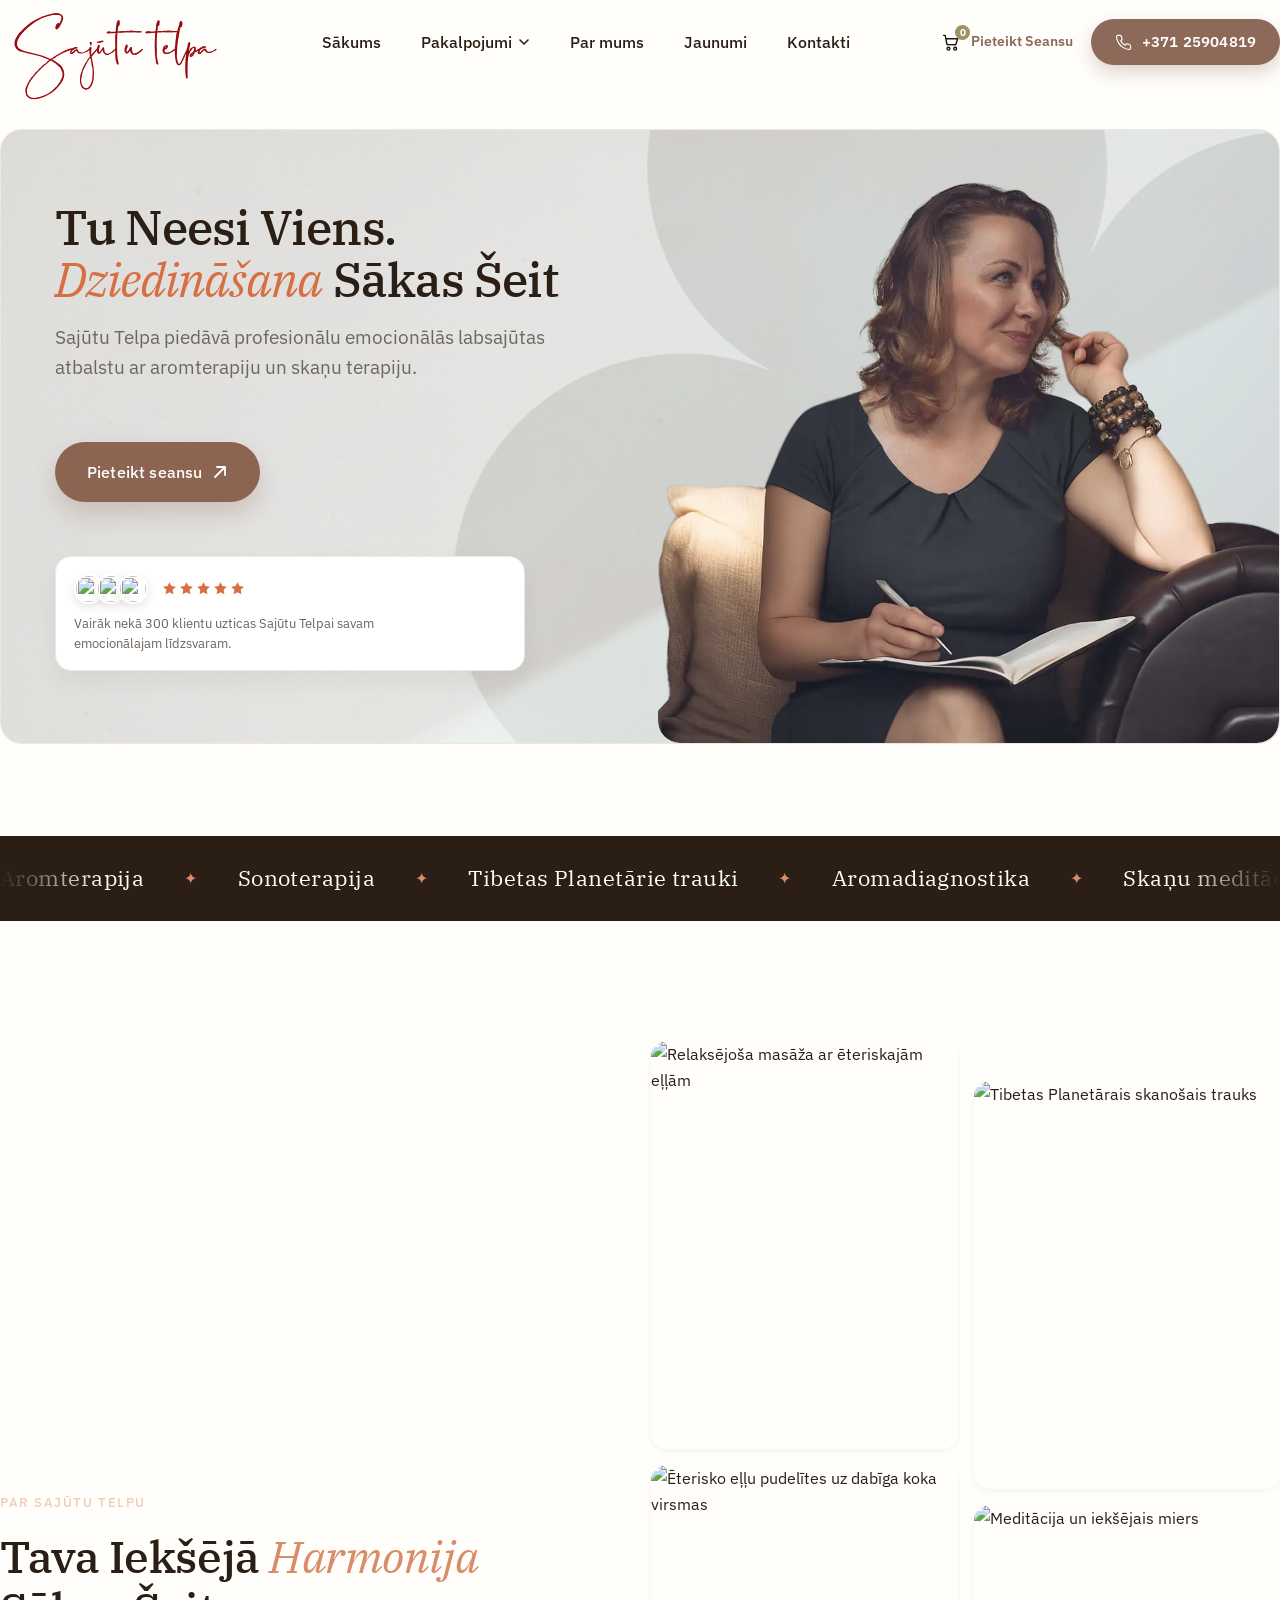
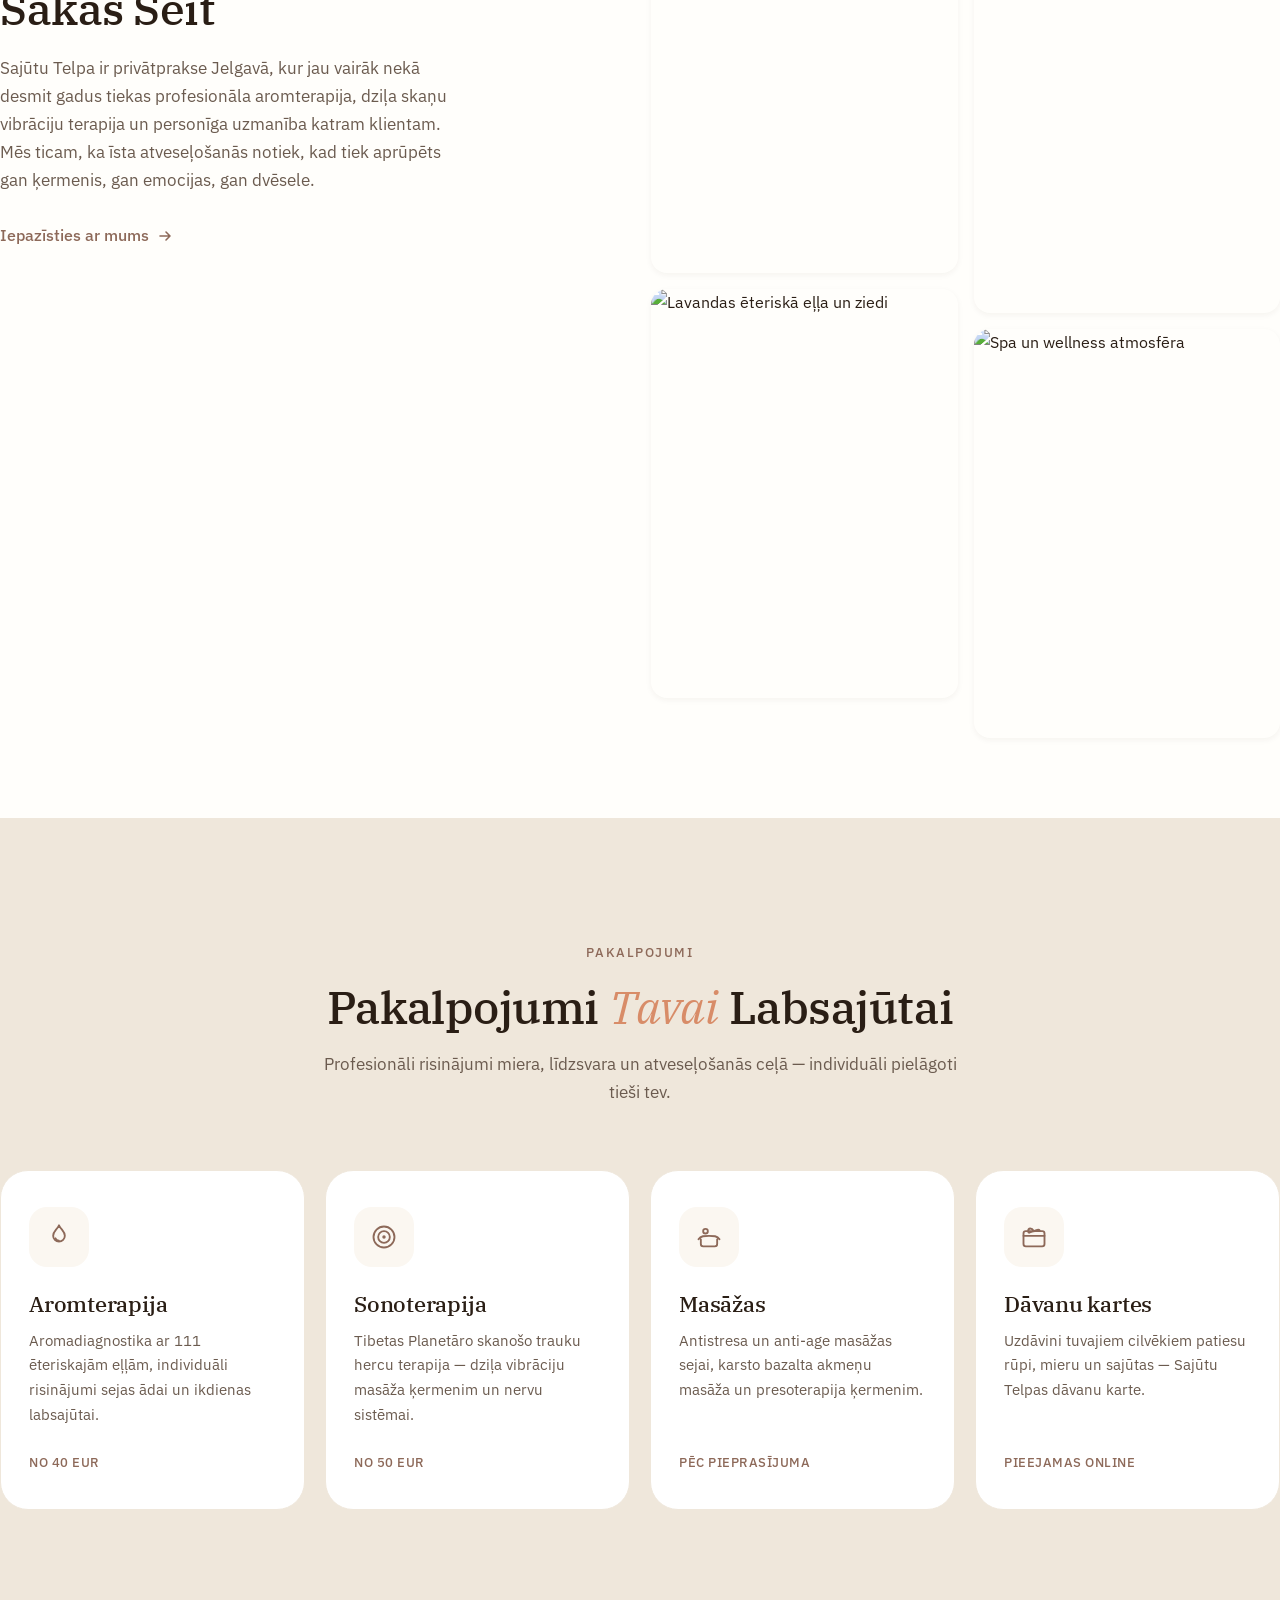
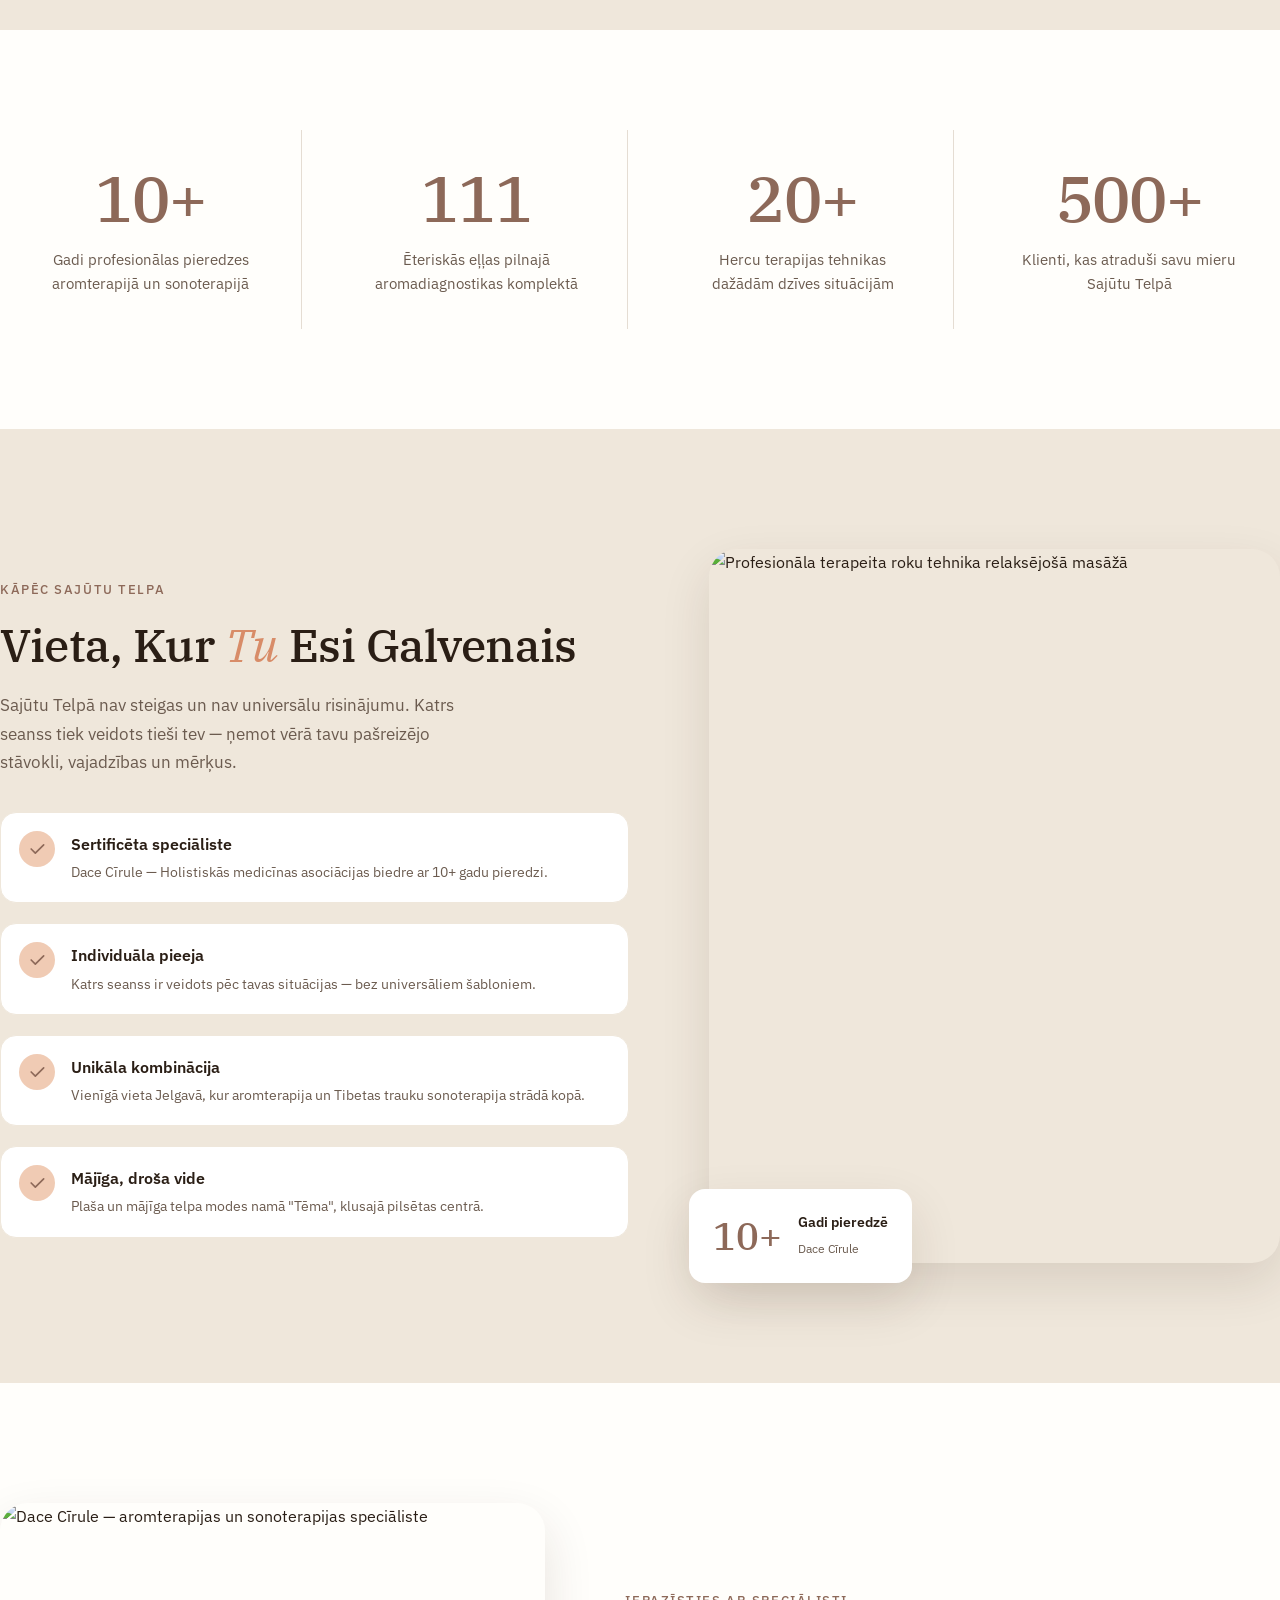
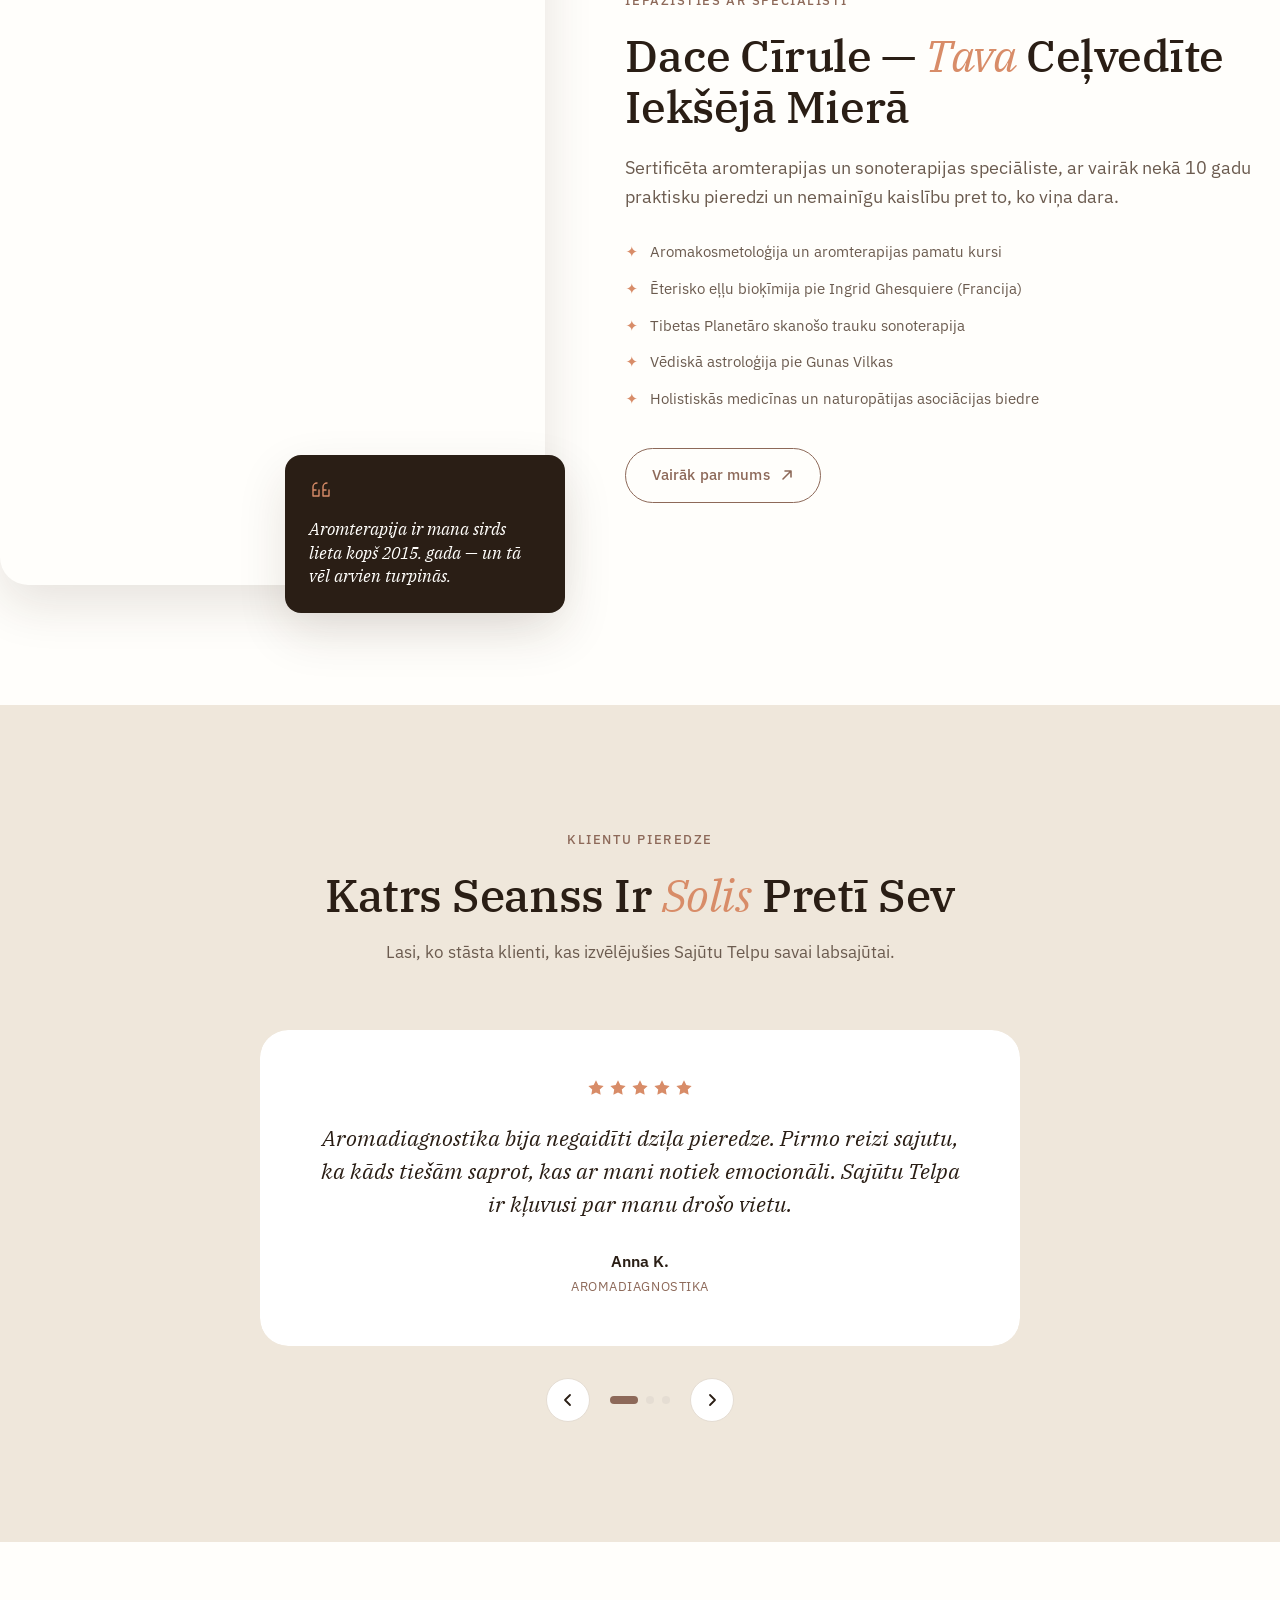
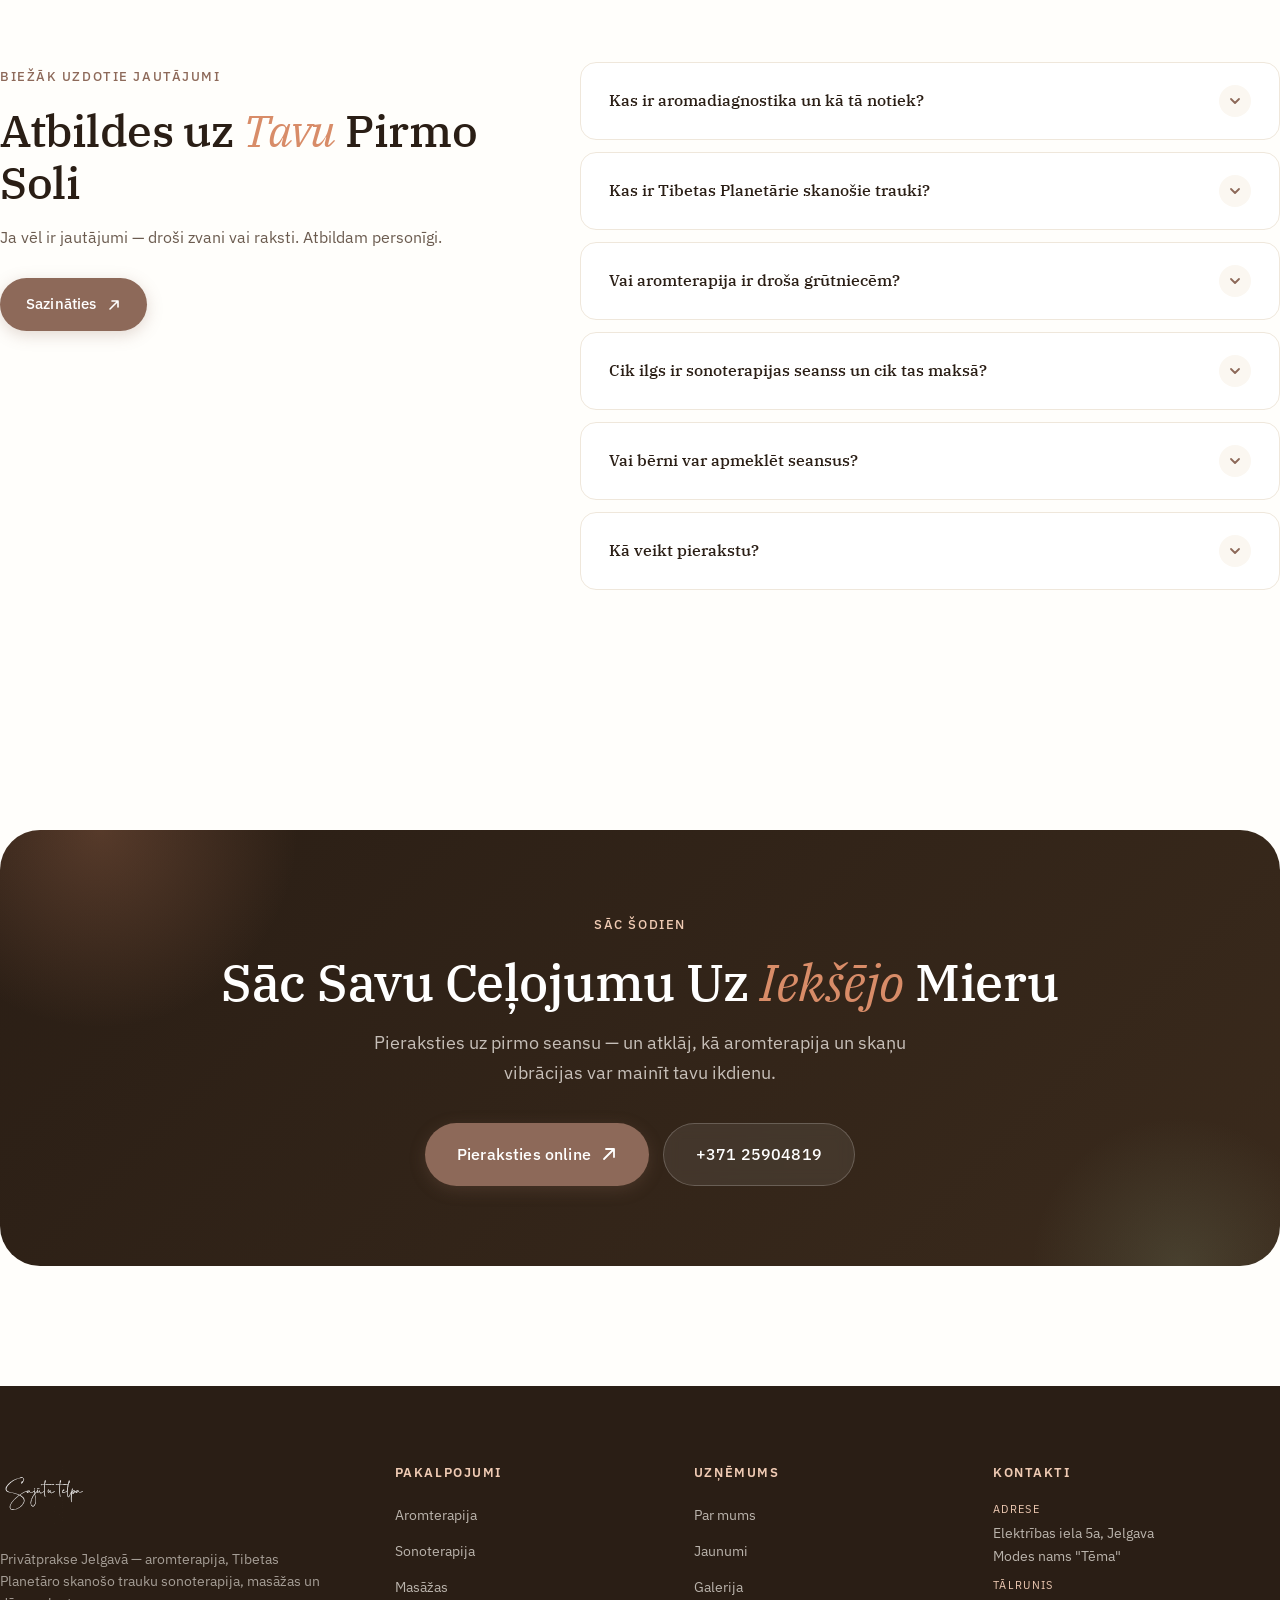
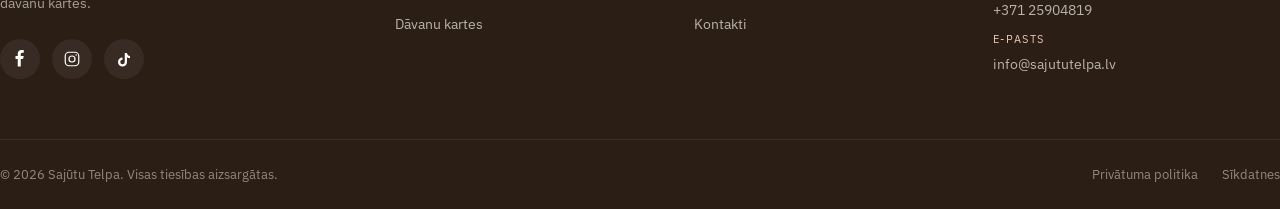
==== index.html @ ce15e749 "first commit" ====
<!DOCTYPE html>
<html lang="lv">
<head>
  <meta charset="UTF-8" />
  <meta name="viewport" content="width=device-width, initial-scale=1.0" />
  <meta name="description" content="Privātprakse Jelgavā. Aromterapija, aromadiagnostika, Tibetas Planetāro skanošo trauku terapija, masāžas un skaņu meditācija. Pieraksts: +371 25904819." />
  <title>Sajūtu Telpa Jelgavā | Aromterapija &amp; Skaņu Terapija</title>

  <link rel="preconnect" href="https://fonts.googleapis.com" />
  <link rel="preconnect" href="https://fonts.gstatic.com" crossorigin />
  <link href="https://fonts.googleapis.com/css2?family=IBM+Plex+Sans:wght@400;500;600;700&family=IBM+Plex+Serif:ital,wght@0,400;0,500;1,400;1,500&display=swap" rel="stylesheet" />

  <link rel="stylesheet" href="css/styles.css" />
  <link rel="icon" type="image/svg+xml" href="data:image/svg+xml,%3Csvg xmlns='http://www.w3.org/2000/svg' viewBox='0 0 32 32'%3E%3Cpath fill='%23B07659' d='M16 4c2 4 6 6 10 6-4 2-6 6-6 10-2-4-6-6-10-6 4-2 6-6 6-10z'/%3E%3C/svg%3E" />
</head>
<body>

  <!-- ======================= HEADER ======================= -->
  <header class="site-header" id="siteHeader">
    <div class="container header-inner">
      <a href="/" class="logo" aria-label="Sajūtu Telpa — sākumlapa">
        <img src="assets/logo.svg" alt="Sajūtu Telpa logotips" width="34" height="34" />
      </a>

      <nav class="primary-nav" aria-label="Galvenā navigācija">
        <ul>
          <li><a href="/">Sākums</a></li>
          <li class="has-dropdown">
            <button type="button" class="nav-trigger" aria-expanded="false" aria-haspopup="true">
              Pakalpojumi
              <svg width="12" height="12" viewBox="0 0 12 12" aria-hidden="true"><path d="M2 4l4 4 4-4" fill="none" stroke="currentColor" stroke-width="1.6" stroke-linecap="round" stroke-linejoin="round"/></svg>
            </button>
            <div class="dropdown" role="menu">
              <a href="/pakalpojumi/aromterapija/" role="menuitem">
                <strong>Aromterapija</strong>
                <span>Aromadiagnostika &amp; ēteriskās eļļas</span>
              </a>
              <a href="/pakalpojumi/sonoterapija/" role="menuitem">
                <strong>Sonoterapija</strong>
                <span>Tibetas Planetārie skanošie trauki</span>
              </a>
              <a href="/pakalpojumi/masazas/" role="menuitem">
                <strong>Masāžas</strong>
                <span>Antistresa &amp; karsto akmeņu</span>
              </a>
              <a href="/pakalpojumi/davanu-kartes/" role="menuitem">
                <strong>Dāvanu kartes</strong>
                <span>Uzdāvini labsajūtu</span>
              </a>
            </div>
          </li>
          <li><a href="/par-mums/">Par mums</a></li>
          <li><a href="/jaunumi/">Jaunumi</a></li>
          <li><a href="/kontakti/">Kontakti</a></li>
        </ul>
      </nav>

      <div class="header-cta">
        <a href="https://go.sajututelpa.lv/visi-pakalpojumi" class="header-book" target="_blank" rel="noopener" aria-label="Book A Session">
          <span class="header-book-icon" aria-hidden="true">
            <svg width="20" height="20" viewBox="0 0 24 24" fill="none">
              <circle cx="9" cy="20" r="1.7" stroke="currentColor" stroke-width="1.7"/>
              <circle cx="17" cy="20" r="1.7" stroke="currentColor" stroke-width="1.7"/>
              <path d="M3 4h2l2.1 10.4a1 1 0 0 0 1 .8h8.9a1 1 0 0 0 1-.8L20 8H7" stroke="currentColor" stroke-width="1.7" stroke-linecap="round" stroke-linejoin="round"/>
            </svg>
            <span class="header-book-count">0</span>
          </span>
          <span>Pieteikt Seansu</span>
        </a>
        <a href="tel:+37125904819" class="header-call" aria-label="Zvanīt +371 25904819">
          <svg width="17" height="17" viewBox="0 0 24 24" fill="none" aria-hidden="true">
            <path d="M22 16.92v3a2 2 0 0 1-2.18 2 19.79 19.79 0 0 1-8.63-3.07 19.5 19.5 0 0 1-6-6 19.79 19.79 0 0 1-3.07-8.67A2 2 0 0 1 4.11 2h3a2 2 0 0 1 2 1.72 12.84 12.84 0 0 0 .7 2.81 2 2 0 0 1-.45 2.11L8.09 9.91a16 16 0 0 0 6 6l1.27-1.27a2 2 0 0 1 2.11-.45 12.84 12.84 0 0 0 2.81.7A2 2 0 0 1 22 16.92z" stroke="currentColor" stroke-width="1.6" stroke-linecap="round" stroke-linejoin="round"/>
          </svg>
          <span>+371 25904819</span>
        </a>
      </div>

      <button class="mobile-toggle" id="mobileToggle" aria-expanded="false" aria-controls="mobileMenu" aria-label="Atvērt izvēlni">
        <span></span><span></span><span></span>
      </button>
    </div>

    <div class="mobile-menu" id="mobileMenu" hidden>
      <ul>
        <li><a href="/">Sākums</a></li>
        <li><a href="/pakalpojumi/aromterapija/">Aromterapija</a></li>
        <li><a href="/pakalpojumi/sonoterapija/">Sonoterapija</a></li>
        <li><a href="/pakalpojumi/masazas/">Masāžas</a></li>
        <li><a href="/pakalpojumi/davanu-kartes/">Dāvanu kartes</a></li>
        <li><a href="/par-mums/">Par mums</a></li>
        <li><a href="/jaunumi/">Jaunumi</a></li>
        <li><a href="/kontakti/">Kontakti</a></li>
      </ul>
      <div class="mobile-cta">
        <a href="tel:+37125904819" class="btn btn-outline btn-block">+371 25904819</a>
        <a href="https://go.sajututelpa.lv/visi-pakalpojumi" target="_blank" rel="noopener" class="btn btn-primary btn-block">Pieraksties online</a>
      </div>
    </div>
  </header>

  <main>

    <!-- ======================= HERO ======================= -->
    <section class="hero">
      <div class="container">
        <div class="hero-panel">
          <div class="hero-inner">
            <div class="hero-content reveal" data-reveal="up">
              <h1 class="hero-title">
                Tu Neesi Viens.<br />
                <em>Dziedināšana</em> Sākas Šeit
              </h1>
              <p class="hero-sub">
                Sajūtu Telpa piedāvā profesionālu emocionālās labsajūtas atbalstu ar aromterapiju un skaņu terapiju.
              </p>
              <div class="hero-actions">
                <a href="https://go.sajututelpa.lv/visi-pakalpojumi" class="btn btn-primary btn-lg hero-main-cta" target="_blank" rel="noopener">
                  Pieteikt seansu
                  <svg width="16" height="16" viewBox="0 0 16 16" aria-hidden="true"><path d="M3 13L13 3M5 3h8v8" stroke="currentColor" stroke-width="1.8" stroke-linecap="round" stroke-linejoin="round" fill="none"/></svg>
                </a>
              </div>

              <div class="hero-trust reveal" data-reveal="up" data-delay="120">
                <div class="hero-trust-top">
                  <div class="hero-avatars" aria-hidden="true">
                    <span class="hero-avatar"><img src="https://images.unsplash.com/photo-1488426862026-3ee34a7d66df?auto=format&fit=crop&w=80&q=80" alt="" loading="lazy" /></span>
                    <span class="hero-avatar"><img src="https://images.unsplash.com/photo-1506794778202-cad84cf45f1d?auto=format&fit=crop&w=80&q=80" alt="" loading="lazy" /></span>
                    <span class="hero-avatar"><img src="https://images.unsplash.com/photo-1494790108377-be9c29b29330?auto=format&fit=crop&w=80&q=80" alt="" loading="lazy" /></span>
                  </div>
                  <div class="stars" aria-label="Vērtējums 5 no 5">
                    <svg viewBox="0 0 20 20"><path d="M10 1.5l2.6 5.3 5.9.9-4.3 4.1 1 5.8L10 14.9l-5.2 2.7 1-5.8L1.5 7.7l5.9-.9z" fill="currentColor"/></svg>
                    <svg viewBox="0 0 20 20"><path d="M10 1.5l2.6 5.3 5.9.9-4.3 4.1 1 5.8L10 14.9l-5.2 2.7 1-5.8L1.5 7.7l5.9-.9z" fill="currentColor"/></svg>
                    <svg viewBox="0 0 20 20"><path d="M10 1.5l2.6 5.3 5.9.9-4.3 4.1 1 5.8L10 14.9l-5.2 2.7 1-5.8L1.5 7.7l5.9-.9z" fill="currentColor"/></svg>
                    <svg viewBox="0 0 20 20"><path d="M10 1.5l2.6 5.3 5.9.9-4.3 4.1 1 5.8L10 14.9l-5.2 2.7 1-5.8L1.5 7.7l5.9-.9z" fill="currentColor"/></svg>
                    <svg viewBox="0 0 20 20"><path d="M10 1.5l2.6 5.3 5.9.9-4.3 4.1 1 5.8L10 14.9l-5.2 2.7 1-5.8L1.5 7.7l5.9-.9z" fill="currentColor"/></svg>
                  </div>
                </div>
                <p class="trust-text">Vairāk nekā 300 klientu uzticas Sajūtu Telpai savam emocionālajam līdzsvaram.</p>
              </div>
            </div>

            <div class="hero-visual reveal" data-reveal="fade">
              <div class="hero-shape hero-shape-1" aria-hidden="true"></div>
              <div class="hero-shape hero-shape-2" aria-hidden="true"></div>
              <div class="hero-image">
                <img src="assets/hero-img3.webp" alt="Vīrietis mierpilnā vidē, kas simbolizē emocionālu līdzsvaru un atbalstu." loading="eager" />
              </div>
            </div>
          </div>
        </div>
      </div>
    </section>

    <!-- ======================= LOGO/MARQUEE BAR ======================= -->
    <section class="marquee-section">
      <div class="marquee">
        <div class="marquee-track">
          <span>Aromterapija</span><span aria-hidden="true">✦</span>
          <span>Sonoterapija</span><span aria-hidden="true">✦</span>
          <span>Tibetas Planetārie trauki</span><span aria-hidden="true">✦</span>
          <span>Aromadiagnostika</span><span aria-hidden="true">✦</span>
          <span>Skaņu meditācija</span><span aria-hidden="true">✦</span>
          <span>Karsto akmeņu masāža</span><span aria-hidden="true">✦</span>
          <span>Hercu terapija</span><span aria-hidden="true">✦</span>
          <!-- duplicate for seamless loop -->
          <span>Aromterapija</span><span aria-hidden="true">✦</span>
          <span>Sonoterapija</span><span aria-hidden="true">✦</span>
          <span>Tibetas Planetārie trauki</span><span aria-hidden="true">✦</span>
          <span>Aromadiagnostika</span><span aria-hidden="true">✦</span>
          <span>Skaņu meditācija</span><span aria-hidden="true">✦</span>
          <span>Karsto akmeņu masāža</span><span aria-hidden="true">✦</span>
          <span>Hercu terapija</span><span aria-hidden="true">✦</span>
        </div>
      </div>
    </section>

    <!-- ======================= ABOUT INTRO ======================= -->
    <section class="about-intro">
      <div class="container about-grid">
        <div class="about-text reveal" data-reveal="up">
          <span class="eyebrow eyebrow-light">Par Sajūtu Telpu</span>
          <h2>Tava Iekšējā <em>Harmonija</em> Sākas Šeit</h2>
          <p>
            Sajūtu Telpa ir privātprakse Jelgavā, kur jau vairāk nekā desmit gadus tiekas profesionāla aromterapija, dziļa skaņu vibrāciju terapija un personīga uzmanība katram klientam. Mēs ticam, ka īsta atveseļošanās notiek, kad tiek aprūpēts gan ķermenis, gan emocijas, gan dvēsele.
          </p>
          <a href="/par-mums/" class="link-arrow">
            Iepazīsties ar mums
            <svg width="16" height="16" viewBox="0 0 16 16" aria-hidden="true"><path d="M3 8h10m-4-4l4 4-4 4" stroke="currentColor" stroke-width="1.6" stroke-linecap="round" stroke-linejoin="round" fill="none"/></svg>
          </a>
        </div>

        <div class="about-gallery reveal" data-reveal="fade">
          <div class="gallery-col">
            <div class="gallery-img"><img src="https://images.unsplash.com/photo-1540555700478-4be289fbecef?auto=format&fit=crop&w=400&q=80" alt="Relaksējoša masāža ar ēteriskajām eļļām" loading="lazy" /></div>
            <div class="gallery-img"><img src="https://images.unsplash.com/photo-1608571423902-eed4a5ad8108?auto=format&fit=crop&w=400&q=80" alt="Ēterisko eļļu pudelītes uz dabīga koka virsmas" loading="lazy" /></div>
            <div class="gallery-img"><img src="https://images.unsplash.com/photo-1545389336-cf090694435e?auto=format&fit=crop&w=400&q=80" alt="Lavandas ēteriskā eļļa un ziedi" loading="lazy" /></div>
          </div>
          <div class="gallery-col gallery-col-offset">
            <div class="gallery-img"><img src="https://images.unsplash.com/photo-1602192509154-0b900ee1f851?auto=format&fit=crop&w=400&q=80" alt="Tibetas Planetārais skanošais trauks" loading="lazy" /></div>
            <div class="gallery-img"><img src="https://images.unsplash.com/photo-1506126613408-eca07ce68773?auto=format&fit=crop&w=400&q=80" alt="Meditācija un iekšējais miers" loading="lazy" /></div>
            <div class="gallery-img"><img src="https://images.unsplash.com/photo-1556760544-74068565f05c?auto=format&fit=crop&w=400&q=80" alt="Spa un wellness atmosfēra" loading="lazy" /></div>
          </div>
        </div>
      </div>
    </section>

    <!-- ======================= SERVICES ======================= -->
    <section class="services" id="pakalpojumi">
      <div class="container">
        <div class="section-head reveal" data-reveal="up">
          <span class="eyebrow">Pakalpojumi</span>
          <h2>Pakalpojumi <em>Tavai</em> Labsajūtai</h2>
          <p>Profesionāli risinājumi miera, līdzsvara un atveseļošanās ceļā — individuāli pielāgoti tieši tev.</p>
        </div>

        <div class="services-grid">
          <a href="/pakalpojumi/aromterapija/" class="service-card reveal" data-reveal="up" data-delay="0">
            <div class="service-icon">
              <svg width="28" height="28" viewBox="0 0 24 24" fill="none" aria-hidden="true">
                <path d="M12 2c2 4 5 5 5 9a5 5 0 1 1-10 0c0-4 3-5 5-9z" stroke="currentColor" stroke-width="1.6" stroke-linejoin="round"/>
                <path d="M9 13c.5 1.5 1.5 2 3 2" stroke="currentColor" stroke-width="1.4" stroke-linecap="round"/>
              </svg>
            </div>
            <h3>Aromterapija</h3>
            <p>Aromadiagnostika ar 111 ēteriskajām eļļām, individuāli risinājumi sejas ādai un ikdienas labsajūtai.</p>
            <span class="service-meta">No 40 EUR</span>
            <span class="service-arrow" aria-hidden="true">
              <svg width="16" height="16" viewBox="0 0 16 16"><path d="M3 13L13 3M5 3h8v8" stroke="currentColor" stroke-width="1.8" stroke-linecap="round" stroke-linejoin="round" fill="none"/></svg>
            </span>
          </a>

          <a href="/pakalpojumi/sonoterapija/" class="service-card reveal" data-reveal="up" data-delay="100">
            <div class="service-icon">
              <svg width="28" height="28" viewBox="0 0 24 24" fill="none" aria-hidden="true">
                <circle cx="12" cy="12" r="9" stroke="currentColor" stroke-width="1.6"/>
                <circle cx="12" cy="12" r="5" stroke="currentColor" stroke-width="1.6"/>
                <circle cx="12" cy="12" r="1.5" fill="currentColor"/>
              </svg>
            </div>
            <h3>Sonoterapija</h3>
            <p>Tibetas Planetāro skanošo trauku hercu terapija — dziļa vibrāciju masāža ķermenim un nervu sistēmai.</p>
            <span class="service-meta">No 50 EUR</span>
            <span class="service-arrow" aria-hidden="true">
              <svg width="16" height="16" viewBox="0 0 16 16"><path d="M3 13L13 3M5 3h8v8" stroke="currentColor" stroke-width="1.8" stroke-linecap="round" stroke-linejoin="round" fill="none"/></svg>
            </span>
          </a>

          <a href="/pakalpojumi/masazas/" class="service-card reveal" data-reveal="up" data-delay="200">
            <div class="service-icon">
              <svg width="28" height="28" viewBox="0 0 24 24" fill="none" aria-hidden="true">
                <path d="M3 14c2-3 5-3 9-3s7 0 9 3M5 14v4a2 2 0 0 0 2 2h10a2 2 0 0 0 2-2v-4" stroke="currentColor" stroke-width="1.6" stroke-linecap="round" stroke-linejoin="round"/>
                <circle cx="9" cy="7" r="2" stroke="currentColor" stroke-width="1.6"/>
              </svg>
            </div>
            <h3>Masāžas</h3>
            <p>Antistresa un anti-age masāžas sejai, karsto bazalta akmeņu masāža un presoterapija ķermenim.</p>
            <span class="service-meta">Pēc pieprasījuma</span>
            <span class="service-arrow" aria-hidden="true">
              <svg width="16" height="16" viewBox="0 0 16 16"><path d="M3 13L13 3M5 3h8v8" stroke="currentColor" stroke-width="1.8" stroke-linecap="round" stroke-linejoin="round" fill="none"/></svg>
            </span>
          </a>

          <a href="/pakalpojumi/davanu-kartes/" class="service-card reveal" data-reveal="up" data-delay="300">
            <div class="service-icon">
              <svg width="28" height="28" viewBox="0 0 24 24" fill="none" aria-hidden="true">
                <rect x="3" y="7" width="18" height="13" rx="2" stroke="currentColor" stroke-width="1.6"/>
                <path d="M3 11h18M12 7c-2-3-5-3-5 0s3 0 5 0c2 0 5 0 5 0s0-3-5 0z" stroke="currentColor" stroke-width="1.6" stroke-linecap="round" stroke-linejoin="round"/>
              </svg>
            </div>
            <h3>Dāvanu kartes</h3>
            <p>Uzdāvini tuvajiem cilvēkiem patiesu rūpi, mieru un sajūtas — Sajūtu Telpas dāvanu karte.</p>
            <span class="service-meta">Pieejamas online</span>
            <span class="service-arrow" aria-hidden="true">
              <svg width="16" height="16" viewBox="0 0 16 16"><path d="M3 13L13 3M5 3h8v8" stroke="currentColor" stroke-width="1.8" stroke-linecap="round" stroke-linejoin="round" fill="none"/></svg>
            </span>
          </a>
        </div>
      </div>
    </section>

    <!-- ======================= STATS ======================= -->
    <section class="stats">
      <div class="container stats-grid">
        <div class="stat reveal" data-reveal="up">
          <h3 class="counter" data-target="10" data-suffix="+">0</h3>
          <p>Gadi profesionālas pieredzes aromterapijā un sonoterapijā</p>
        </div>
        <div class="stat reveal" data-reveal="up" data-delay="100">
          <h3 class="counter" data-target="111">0</h3>
          <p>Ēteriskās eļļas pilnajā aromadiagnostikas komplektā</p>
        </div>
        <div class="stat reveal" data-reveal="up" data-delay="200">
          <h3 class="counter" data-target="20" data-suffix="+">0</h3>
          <p>Hercu terapijas tehnikas dažādām dzīves situācijām</p>
        </div>
        <div class="stat reveal" data-reveal="up" data-delay="300">
          <h3 class="counter" data-target="500" data-suffix="+">0</h3>
          <p>Klienti, kas atraduši savu mieru Sajūtu Telpā</p>
        </div>
      </div>
    </section>

    <!-- ======================= WHY US ======================= -->
    <section class="why-us">
      <div class="container why-grid">
        <div class="why-content reveal" data-reveal="up">
          <span class="eyebrow">Kāpēc Sajūtu Telpa</span>
          <h2>Vieta, Kur <em>Tu</em> Esi Galvenais</h2>
          <p>Sajūtu Telpā nav steigas un nav universālu risinājumu. Katrs seanss tiek veidots tieši tev — ņemot vērā tavu pašreizējo stāvokli, vajadzības un mērķus.</p>

          <ul class="features-list">
            <li>
              <span class="feature-icon">
                <svg width="20" height="20" viewBox="0 0 24 24" fill="none" aria-hidden="true"><path d="M5 12l5 5L20 7" stroke="currentColor" stroke-width="2" stroke-linecap="round" stroke-linejoin="round"/></svg>
              </span>
              <div>
                <strong>Sertificēta speciāliste</strong>
                <p>Dace Cīrule — Holistiskās medicīnas asociācijas biedre ar 10+ gadu pieredzi.</p>
              </div>
            </li>
            <li>
              <span class="feature-icon">
                <svg width="20" height="20" viewBox="0 0 24 24" fill="none" aria-hidden="true"><path d="M5 12l5 5L20 7" stroke="currentColor" stroke-width="2" stroke-linecap="round" stroke-linejoin="round"/></svg>
              </span>
              <div>
                <strong>Individuāla pieeja</strong>
                <p>Katrs seanss ir veidots pēc tavas situācijas — bez universāliem šabloniem.</p>
              </div>
            </li>
            <li>
              <span class="feature-icon">
                <svg width="20" height="20" viewBox="0 0 24 24" fill="none" aria-hidden="true"><path d="M5 12l5 5L20 7" stroke="currentColor" stroke-width="2" stroke-linecap="round" stroke-linejoin="round"/></svg>
              </span>
              <div>
                <strong>Unikāla kombinācija</strong>
                <p>Vienīgā vieta Jelgavā, kur aromterapija un Tibetas trauku sonoterapija strādā kopā.</p>
              </div>
            </li>
            <li>
              <span class="feature-icon">
                <svg width="20" height="20" viewBox="0 0 24 24" fill="none" aria-hidden="true"><path d="M5 12l5 5L20 7" stroke="currentColor" stroke-width="2" stroke-linecap="round" stroke-linejoin="round"/></svg>
              </span>
              <div>
                <strong>Mājīga, droša vide</strong>
                <p>Plaša un mājīga telpa modes namā "Tēma", klusajā pilsētas centrā.</p>
              </div>
            </li>
          </ul>
        </div>

        <div class="why-visual reveal" data-reveal="fade">
          <div class="why-image">
            <img src="https://images.unsplash.com/photo-1540555700478-4be289fbecef?auto=format&fit=crop&w=700&q=80" alt="Profesionāla terapeita roku tehnika relaksējošā masāžā" loading="lazy" />
          </div>
          <div class="why-badge">
            <div class="why-badge-num">10+</div>
            <div class="why-badge-text">
              <strong>Gadi pieredzē</strong>
              <span>Dace Cīrule</span>
            </div>
          </div>
        </div>
      </div>
    </section>

    <!-- ======================= EXPERT / DACE ======================= -->
    <section class="expert">
      <div class="container expert-grid">
        <div class="expert-image reveal" data-reveal="fade">
          <div class="expert-frame">
            <img src="https://images.unsplash.com/photo-1559839734-2b71ea197ec2?auto=format&fit=crop&w=600&q=80" alt="Dace Cīrule — aromterapijas un sonoterapijas speciāliste" loading="lazy" />
          </div>
          <div class="expert-quote">
            <svg width="24" height="24" viewBox="0 0 24 24" fill="none" aria-hidden="true">
              <path d="M7 11h-3v-3a4 4 0 0 1 4-4M17 11h-3v-3a4 4 0 0 1 4-4M4 11v6h6v-6M14 11v6h6v-6" stroke="currentColor" stroke-width="1.4" stroke-linecap="round" stroke-linejoin="round"/>
            </svg>
            <p>Aromterapija ir mana sirds lieta kopš 2015. gada — un tā vēl arvien turpinās.</p>
          </div>
        </div>

        <div class="expert-content reveal" data-reveal="up">
          <span class="eyebrow">Iepazīsties ar speciālisti</span>
          <h2>Dace Cīrule — <em>Tava</em> Ceļvedīte Iekšējā Mierā</h2>
          <p class="expert-lead">
            Sertificēta aromterapijas un sonoterapijas speciāliste, ar vairāk nekā 10 gadu praktisku pieredzi un nemainīgu kaislību pret to, ko viņa dara.
          </p>

          <ul class="credentials">
            <li><span>✦</span> Aromakosmetoloģija un aromterapijas pamatu kursi</li>
            <li><span>✦</span> Ēterisko eļļu bioķīmija pie Ingrid Ghesquiere (Francija)</li>
            <li><span>✦</span> Tibetas Planetāro skanošo trauku sonoterapija</li>
            <li><span>✦</span> Vēdiskā astroloģija pie Gunas Vilkas</li>
            <li><span>✦</span> Holistiskās medicīnas un naturopātijas asociācijas biedre</li>
          </ul>

          <a href="/par-mums/" class="btn btn-outline">
            Vairāk par mums
            <svg width="14" height="14" viewBox="0 0 14 14" aria-hidden="true"><path d="M3 11L11 3M5 3h6v6" stroke="currentColor" stroke-width="1.6" stroke-linecap="round" stroke-linejoin="round" fill="none"/></svg>
          </a>
        </div>
      </div>
    </section>

    <!-- ======================= TESTIMONIALS ======================= -->
    <section class="testimonials">
      <div class="container">
        <div class="section-head reveal" data-reveal="up">
          <span class="eyebrow">Klientu pieredze</span>
          <h2>Katrs Seanss Ir <em>Solis</em> Pretī Sev</h2>
          <p>Lasi, ko stāsta klienti, kas izvēlējušies Sajūtu Telpu savai labsajūtai.</p>
        </div>

        <div class="carousel" id="testimonialCarousel" role="region" aria-label="Klientu atsauksmes">
          <div class="carousel-track">
            <article class="testimonial-card">
              <div class="testimonial-stars">
                <svg viewBox="0 0 20 20"><path d="M10 1.5l2.6 5.3 5.9.9-4.3 4.1 1 5.8L10 14.9l-5.2 2.7 1-5.8L1.5 7.7l5.9-.9z" fill="currentColor"/></svg>
                <svg viewBox="0 0 20 20"><path d="M10 1.5l2.6 5.3 5.9.9-4.3 4.1 1 5.8L10 14.9l-5.2 2.7 1-5.8L1.5 7.7l5.9-.9z" fill="currentColor"/></svg>
                <svg viewBox="0 0 20 20"><path d="M10 1.5l2.6 5.3 5.9.9-4.3 4.1 1 5.8L10 14.9l-5.2 2.7 1-5.8L1.5 7.7l5.9-.9z" fill="currentColor"/></svg>
                <svg viewBox="0 0 20 20"><path d="M10 1.5l2.6 5.3 5.9.9-4.3 4.1 1 5.8L10 14.9l-5.2 2.7 1-5.8L1.5 7.7l5.9-.9z" fill="currentColor"/></svg>
                <svg viewBox="0 0 20 20"><path d="M10 1.5l2.6 5.3 5.9.9-4.3 4.1 1 5.8L10 14.9l-5.2 2.7 1-5.8L1.5 7.7l5.9-.9z" fill="currentColor"/></svg>
              </div>
              <blockquote>
                Aromadiagnostika bija negaidīti dziļa pieredze. Pirmo reizi sajutu, ka kāds tiešām saprot, kas ar mani notiek emocionāli. Sajūtu Telpa ir kļuvusi par manu drošo vietu.
              </blockquote>
              <div class="testimonial-author">
                <strong>Anna K.</strong>
                <span>Aromadiagnostika</span>
              </div>
            </article>

            <article class="testimonial-card">
              <div class="testimonial-stars">
                <svg viewBox="0 0 20 20"><path d="M10 1.5l2.6 5.3 5.9.9-4.3 4.1 1 5.8L10 14.9l-5.2 2.7 1-5.8L1.5 7.7l5.9-.9z" fill="currentColor"/></svg>
                <svg viewBox="0 0 20 20"><path d="M10 1.5l2.6 5.3 5.9.9-4.3 4.1 1 5.8L10 14.9l-5.2 2.7 1-5.8L1.5 7.7l5.9-.9z" fill="currentColor"/></svg>
                <svg viewBox="0 0 20 20"><path d="M10 1.5l2.6 5.3 5.9.9-4.3 4.1 1 5.8L10 14.9l-5.2 2.7 1-5.8L1.5 7.7l5.9-.9z" fill="currentColor"/></svg>
                <svg viewBox="0 0 20 20"><path d="M10 1.5l2.6 5.3 5.9.9-4.3 4.1 1 5.8L10 14.9l-5.2 2.7 1-5.8L1.5 7.7l5.9-.9z" fill="currentColor"/></svg>
                <svg viewBox="0 0 20 20"><path d="M10 1.5l2.6 5.3 5.9.9-4.3 4.1 1 5.8L10 14.9l-5.2 2.7 1-5.8L1.5 7.7l5.9-.9z" fill="currentColor"/></svg>
              </div>
              <blockquote>
                Tibetas trauku seansa laikā piedzīvoju kaut ko, ko grūti aprakstīt vārdos — kā ķermenis pats sāk dziedēties. Pēc seansa miegs ir kļuvis dziļāks, un dienā jūtos klātesošāka.
              </blockquote>
              <div class="testimonial-author">
                <strong>Līga M.</strong>
                <span>Sonoterapija</span>
              </div>
            </article>

            <article class="testimonial-card">
              <div class="testimonial-stars">
                <svg viewBox="0 0 20 20"><path d="M10 1.5l2.6 5.3 5.9.9-4.3 4.1 1 5.8L10 14.9l-5.2 2.7 1-5.8L1.5 7.7l5.9-.9z" fill="currentColor"/></svg>
                <svg viewBox="0 0 20 20"><path d="M10 1.5l2.6 5.3 5.9.9-4.3 4.1 1 5.8L10 14.9l-5.2 2.7 1-5.8L1.5 7.7l5.9-.9z" fill="currentColor"/></svg>
                <svg viewBox="0 0 20 20"><path d="M10 1.5l2.6 5.3 5.9.9-4.3 4.1 1 5.8L10 14.9l-5.2 2.7 1-5.8L1.5 7.7l5.9-.9z" fill="currentColor"/></svg>
                <svg viewBox="0 0 20 20"><path d="M10 1.5l2.6 5.3 5.9.9-4.3 4.1 1 5.8L10 14.9l-5.2 2.7 1-5.8L1.5 7.7l5.9-.9z" fill="currentColor"/></svg>
                <svg viewBox="0 0 20 20"><path d="M10 1.5l2.6 5.3 5.9.9-4.3 4.1 1 5.8L10 14.9l-5.2 2.7 1-5.8L1.5 7.7l5.9-.9z" fill="currentColor"/></svg>
              </div>
              <blockquote>
                Hercu terapijas cikls bija mana lielākā dāvana sev. 10 nedēļas, kuras mainīja, kā es skatos uz sevi un savām attiecībām. Daces profesionalitāte un siltums ir nesalīdzināmi.
              </blockquote>
              <div class="testimonial-author">
                <strong>Inese R.</strong>
                <span>Hercu terapijas cikls</span>
              </div>
            </article>
          </div>

          <div class="carousel-controls">
            <button class="carousel-btn" id="carouselPrev" aria-label="Iepriekšējā atsauksme">
              <svg width="18" height="18" viewBox="0 0 18 18" aria-hidden="true"><path d="M11 4L6 9l5 5" stroke="currentColor" stroke-width="1.8" stroke-linecap="round" stroke-linejoin="round" fill="none"/></svg>
            </button>
            <div class="carousel-dots" id="carouselDots"></div>
            <button class="carousel-btn" id="carouselNext" aria-label="Nākamā atsauksme">
              <svg width="18" height="18" viewBox="0 0 18 18" aria-hidden="true"><path d="M7 4l5 5-5 5" stroke="currentColor" stroke-width="1.8" stroke-linecap="round" stroke-linejoin="round" fill="none"/></svg>
            </button>
          </div>
        </div>
      </div>
    </section>

    <!-- ======================= FAQ ======================= -->
    <section class="faq">
      <div class="container faq-grid">
        <div class="faq-head reveal" data-reveal="up">
          <span class="eyebrow">Biežāk uzdotie jautājumi</span>
          <h2>Atbildes uz <em>Tavu</em> Pirmo Soli</h2>
          <p>Ja vēl ir jautājumi — droši zvani vai raksti. Atbildam personīgi.</p>
          <a href="tel:+37125904819" class="btn btn-primary">
            Sazināties
            <svg width="14" height="14" viewBox="0 0 14 14" aria-hidden="true"><path d="M3 11L11 3M5 3h6v6" stroke="currentColor" stroke-width="1.6" stroke-linecap="round" stroke-linejoin="round" fill="none"/></svg>
          </a>
        </div>

        <div class="faq-list reveal" data-reveal="up" data-delay="150">
          <details class="faq-item">
            <summary>
              <span>Kas ir aromadiagnostika un kā tā notiek?</span>
              <span class="faq-toggle" aria-hidden="true">
                <svg width="14" height="14" viewBox="0 0 14 14"><path d="M3 5l4 4 4-4" stroke="currentColor" stroke-width="1.8" stroke-linecap="round" stroke-linejoin="round" fill="none"/></svg>
              </span>
            </summary>
            <div class="faq-content">
              <p>Aromadiagnostika ir aromterapijas metode, kurā ar 111 ēterisko eļļu palīdzību tiek noteikts tavs pašreizējais psihoemocionālais stāvoklis un emocionālā vai fiziskā diskomforta cēloņi. Pilnais seanss ilgst 2 stundas un maksā 65 EUR.</p>
            </div>
          </details>

          <details class="faq-item">
            <summary>
              <span>Kas ir Tibetas Planetārie skanošie trauki?</span>
              <span class="faq-toggle" aria-hidden="true">
                <svg width="14" height="14" viewBox="0 0 14 14"><path d="M3 5l4 4 4-4" stroke="currentColor" stroke-width="1.8" stroke-linecap="round" stroke-linejoin="round" fill="none"/></svg>
              </span>
            </summary>
            <div class="faq-content">
              <p>Tie ir īpaši metāla trauki, kas noskaņoti uz Saules sistēmas planētu vibrāciju frekvencēm. Tikai 20–30% no izgatavotajiem traukiem sasniedz autentiskās planetārās īpašības. Tos aktivizē pieredzējuši meistari ar Vēdiskiem rituāliem.</p>
            </div>
          </details>

          <details class="faq-item">
            <summary>
              <span>Vai aromterapija ir droša grūtniecēm?</span>
              <span class="faq-toggle" aria-hidden="true">
                <svg width="14" height="14" viewBox="0 0 14 14"><path d="M3 5l4 4 4-4" stroke="currentColor" stroke-width="1.8" stroke-linecap="round" stroke-linejoin="round" fill="none"/></svg>
              </span>
            </summary>
            <div class="faq-content">
              <p>Jā — Sajūtu Telpā strādājam ar grūtniecēm un zīdaiņiem, ievērojot visas kontrindikācijas un izvēloties tikai grūtniecībai drošas ēteriskās eļļas. Daces zināšanu bāze šajā jomā ir īpaši padziļināta.</p>
            </div>
          </details>

          <details class="faq-item">
            <summary>
              <span>Cik ilgs ir sonoterapijas seanss un cik tas maksā?</span>
              <span class="faq-toggle" aria-hidden="true">
                <svg width="14" height="14" viewBox="0 0 14 14"><path d="M3 5l4 4 4-4" stroke="currentColor" stroke-width="1.8" stroke-linecap="round" stroke-linejoin="round" fill="none"/></svg>
              </span>
            </summary>
            <div class="faq-content">
              <p>Individuālais seanss — 1 stunda, 50 EUR. Pāru seanss — 1h 30 min, 80 EUR. Grupas meditācija (4–9 cilvēkiem) — 2 stundas, no 100 EUR (25 EUR no cilvēka).</p>
            </div>
          </details>

          <details class="faq-item">
            <summary>
              <span>Vai bērni var apmeklēt seansus?</span>
              <span class="faq-toggle" aria-hidden="true">
                <svg width="14" height="14" viewBox="0 0 14 14"><path d="M3 5l4 4 4-4" stroke="currentColor" stroke-width="1.8" stroke-linecap="round" stroke-linejoin="round" fill="none"/></svg>
              </span>
            </summary>
            <div class="faq-content">
              <p>Jā. Aromadiagnostika ir pieejama bērniem no 5 gadu vecuma ar speciālu komplektu. Sonoterapijas seansi bērniem — no 10 gadu vecuma. Birth tehnika piemērota arī mazākiem bērniem.</p>
            </div>
          </details>

          <details class="faq-item">
            <summary>
              <span>Kā veikt pierakstu?</span>
              <span class="faq-toggle" aria-hidden="true">
                <svg width="14" height="14" viewBox="0 0 14 14"><path d="M3 5l4 4 4-4" stroke="currentColor" stroke-width="1.8" stroke-linecap="round" stroke-linejoin="round" fill="none"/></svg>
              </span>
            </summary>
            <div class="faq-content">
              <p>Visērtāk — caur online pieraksta sistēmu, kas pieejama 24/7. Vari arī zvanīt vai rakstīt uz +371 25904819. Visi seansi notiek pēc iepriekšēja pieraksta.</p>
            </div>
          </details>
        </div>
      </div>
    </section>

    <!-- ======================= FINAL CTA ======================= -->
    <section class="cta">
      <div class="container cta-inner reveal" data-reveal="up">
        <div class="cta-decor cta-decor-1" aria-hidden="true"></div>
        <div class="cta-decor cta-decor-2" aria-hidden="true"></div>

        <span class="eyebrow eyebrow-light">Sāc šodien</span>
        <h2>Sāc Savu Ceļojumu Uz <em>Iekšējo</em> Mieru</h2>
        <p>Pieraksties uz pirmo seansu — un atklāj, kā aromterapija un skaņu vibrācijas var mainīt tavu ikdienu.</p>
        <div class="cta-actions">
          <a href="https://go.sajututelpa.lv/visi-pakalpojumi" class="btn btn-primary btn-lg" target="_blank" rel="noopener">
            Pieraksties online
            <svg width="16" height="16" viewBox="0 0 16 16" aria-hidden="true"><path d="M3 13L13 3M5 3h8v8" stroke="currentColor" stroke-width="1.8" stroke-linecap="round" stroke-linejoin="round" fill="none"/></svg>
          </a>
          <a href="tel:+37125904819" class="btn btn-ghost-light btn-lg">
            +371 25904819
          </a>
        </div>
      </div>
    </section>

  </main>

  <!-- ======================= FOOTER ======================= -->
  <footer class="site-footer">
    <div class="container footer-grid">
      <div class="footer-brand">
        <a href="/" class="logo logo-light">
          <img src="assets/logo.svg" alt="Sajūtu Telpa logotips" width="30" height="30" />
        </a>
        <p>Privātprakse Jelgavā — aromterapija, Tibetas Planetāro skanošo trauku sonoterapija, masāžas un dāvanu kartes.</p>
        <div class="footer-socials">
          <a href="https://www.facebook.com/dclounge.jelgava" target="_blank" rel="noopener" aria-label="Facebook">
            <svg width="18" height="18" viewBox="0 0 24 24" fill="currentColor" aria-hidden="true"><path d="M13 22V12h3l1-4h-4V5.5c0-1 .5-2 2-2h2V0h-3c-3 0-5 2-5 5v3H6v4h3v10z"/></svg>
          </a>
          <a href="https://www.instagram.com/sajutu.telpa/" target="_blank" rel="noopener" aria-label="Instagram">
            <svg width="18" height="18" viewBox="0 0 24 24" fill="none" aria-hidden="true"><rect x="3" y="3" width="18" height="18" rx="5" stroke="currentColor" stroke-width="1.6"/><circle cx="12" cy="12" r="4" stroke="currentColor" stroke-width="1.6"/><circle cx="17.5" cy="6.5" r="1" fill="currentColor"/></svg>
          </a>
          <a href="https://www.tiktok.com/@sajutu.telpa" target="_blank" rel="noopener" aria-label="TikTok">
            <svg width="18" height="18" viewBox="0 0 24 24" fill="currentColor" aria-hidden="true"><path d="M16 4c0 2 1.5 4 4 4v3c-1.5 0-3-.5-4-1.5V16a6 6 0 1 1-6-6v3a3 3 0 1 0 3 3V4z"/></svg>
          </a>
        </div>
      </div>

      <div class="footer-col">
        <h4>Pakalpojumi</h4>
        <ul>
          <li><a href="/pakalpojumi/aromterapija/">Aromterapija</a></li>
          <li><a href="/pakalpojumi/sonoterapija/">Sonoterapija</a></li>
          <li><a href="/pakalpojumi/masazas/">Masāžas</a></li>
          <li><a href="/pakalpojumi/davanu-kartes/">Dāvanu kartes</a></li>
        </ul>
      </div>

      <div class="footer-col">
        <h4>Uzņēmums</h4>
        <ul>
          <li><a href="/par-mums/">Par mums</a></li>
          <li><a href="/jaunumi/">Jaunumi</a></li>
          <li><a href="/galerija/">Galerija</a></li>
          <li><a href="/kontakti/">Kontakti</a></li>
        </ul>
      </div>

      <div class="footer-col footer-contact">
        <h4>Kontakti</h4>
        <ul>
          <li>
            <span>Adrese</span>
            Elektrības iela 5a, Jelgava<br />Modes nams "Tēma"
          </li>
          <li>
            <span>Tālrunis</span>
            <a href="tel:+37125904819">+371 25904819</a>
          </li>
          <li>
            <span>E-pasts</span>
            <a href="mailto:info@sajututelpa.lv">info@sajututelpa.lv</a>
          </li>
        </ul>
      </div>
    </div>

    <div class="footer-bottom">
      <div class="container">
        <p>© <span id="year"></span> Sajūtu Telpa. Visas tiesības aizsargātas.</p>
        <ul>
          <li><a href="/privatuma-politika/">Privātuma politika</a></li>
          <li><a href="/sikdatnes/">Sīkdatnes</a></li>
        </ul>
      </div>
    </div>
  </footer>

  <a href="#top" class="back-to-top" id="backToTop" aria-label="Atgriezties augšā" hidden>
    <svg width="20" height="20" viewBox="0 0 20 20" aria-hidden="true"><path d="M6 12l4-4 4 4" stroke="currentColor" stroke-width="2" stroke-linecap="round" stroke-linejoin="round" fill="none"/></svg>
  </a>

  <script src="js/main.js"></script>
</body>
</html>
---- css/styles.css ----
/* ========================================================
   SAJŪTU TELPA — STYLES
   ======================================================== */

:root {
  /* Color tokens */
  --bg: #FFFEFB;
  --bg-alt: #EFE7DB;
  --bg-dark: #2A1E15;
  --surface: #FFFFFF;
  --surface-soft: #FBF7F1;

  --text: #2A1E15;
  --text-soft: #6B5B4F;
  --text-mute: #9A887A;

  --primary: #8D6959;
  --primary-hover: #9A6248;
  --primary-soft: #D4A488;
  --accent: #D88C68;
  --accent-soft: #F0CBB4;

  --border: #E5DDD3;
  --border-soft: #EFE7DB;

  --sage: #8FA886;

  --shadow-sm: 0 2px 6px rgba(60, 36, 20, 0.05);
  --shadow-md: 0 8px 24px rgba(60, 36, 20, 0.08);
  --shadow-lg: 0 20px 50px rgba(60, 36, 20, 0.12);

  --radius-sm: 8px;
  --radius: 16px;
  --radius-lg: 28px;
  --radius-xl: 40px;

  --container: 1290px;
  --header-h: 84px;

  --ease: cubic-bezier(0.25, 1, 0.5, 1);
  --ease-bounce: cubic-bezier(0.34, 1.56, 0.64, 1);
}

/* ========================================================
   RESET & BASE
   ======================================================== */
*, *::before, *::after { box-sizing: border-box; }

html {
  scroll-behavior: smooth;
  scroll-padding-top: var(--header-h);
}

body {
  margin: 0;
  font-family: 'IBM Plex Sans', system-ui, -apple-system, sans-serif;
  font-size: 16px;
  line-height: 1.65;
  color: var(--text);
  background: var(--bg);
  -webkit-font-smoothing: antialiased;
  -moz-osx-font-smoothing: grayscale;
  overflow-x: hidden;
}

img { max-width: 100%; display: block; }
a { color: inherit; text-decoration: none; }
button { font-family: inherit; cursor: pointer; border: none; background: none; }
ul { list-style: none; padding: 0; margin: 0; }

h1, h2, h3, h4, h5 {
  font-family: 'IBM Plex Serif', Georgia, serif;
  font-weight: 500;
  line-height: 1.15;
  margin: 0;
  letter-spacing: -0.01em;
}

h1 em, h2 em, h3 em {
  font-family: 'IBM Plex Serif', Georgia, serif;
  font-style: italic;
  color: var(--accent);
  font-weight: 400;
}

p { margin: 0; }

.container {
  width: 100%;
  max-width: var(--container);
  margin: 0 auto;
  padding: 0;
}

.eyebrow {
  display: inline-flex;
  align-items: center;
  gap: 8px;
  font-size: 13px;
  font-weight: 500;
  letter-spacing: 0.12em;
  text-transform: uppercase;
  color: var(--primary);
  margin-bottom: 18px;
}
.eyebrow-light { color: var(--accent-soft); }
.eyebrow-dot {
  width: 6px; height: 6px; border-radius: 50%;
  background: var(--accent);
  box-shadow: 0 0 0 4px rgba(216, 140, 104, 0.18);
  animation: pulse 2.4s ease-in-out infinite;
}

@keyframes pulse {
  0%, 100% { box-shadow: 0 0 0 4px rgba(216, 140, 104, 0.18); }
  50% { box-shadow: 0 0 0 8px rgba(216, 140, 104, 0.05); }
}

/* ========================================================
   BUTTONS
   ======================================================== */
.btn {
  display: inline-flex;
  align-items: center;
  justify-content: center;
  gap: 10px;
  padding: 14px 26px;
  border-radius: 999px;
  font-weight: 500;
  font-size: 15px;
  letter-spacing: 0.01em;
  cursor: pointer;
  transition: all 0.3s var(--ease);
  position: relative;
  overflow: hidden;
  white-space: nowrap;
}
.btn svg { transition: transform 0.3s var(--ease); }
.btn:hover svg { transform: translate(2px, -2px); }

.btn-sm { padding: 10px 18px; font-size: 14px; }
.btn-lg { padding: 17px 32px; font-size: 16px; }
.btn-block { width: 100%; }

.btn-primary {
  background: var(--primary);
  color: #fff;
  box-shadow: 0 4px 16px rgba(141, 105, 89, 0.25);
}
.btn-primary:hover {
  background: var(--primary-hover);
  box-shadow: 0 8px 24px rgba(141, 105, 89, 0.35);
  transform: translateY(-1px);
}

.btn-ghost {
  background: transparent;
  color: var(--text);
  border: 1.5px solid var(--border);
}
.btn-ghost:hover {
  background: var(--surface);
  border-color: var(--primary);
  color: var(--primary);
}

.btn-ghost-light {
  background: rgba(255,255,255,0.08);
  color: #fff;
  border: 1.5px solid rgba(255,255,255,0.2);
  backdrop-filter: blur(8px);
}
.btn-ghost-light:hover {
  background: rgba(255,255,255,0.15);
  border-color: rgba(255,255,255,0.4);
}

.btn-outline {
  background: transparent;
  color: var(--primary);
  border: 1.5px solid var(--primary);
}
.btn-outline:hover {
  background: var(--primary);
  color: #fff;
}

.link-arrow {
  display: inline-flex;
  align-items: center;
  gap: 8px;
  color: var(--primary);
  font-weight: 500;
  position: relative;
  padding-bottom: 2px;
}
.link-arrow::after {
  content: '';
  position: absolute;
  left: 0; bottom: 0;
  width: 100%; height: 1px;
  background: currentColor;
  transform: scaleX(0);
  transform-origin: right;
  transition: transform 0.4s var(--ease);
}
.link-arrow:hover::after {
  transform: scaleX(1);
  transform-origin: left;
}
.link-arrow svg { transition: transform 0.3s var(--ease); }
.link-arrow:hover svg { transform: translateX(4px); }

/* ========================================================
   HEADER
   ======================================================== */
.site-header {
  position: sticky;
  top: 0;
  z-index: 100;
  background: rgba(255, 254, 251, 0.85);
  backdrop-filter: blur(14px);
  border-bottom: 1px solid transparent;
  transition: all 0.3s var(--ease);
}
.site-header.scrolled {
  border-bottom-color: var(--border);
  box-shadow: var(--shadow-sm);
}

.header-inner {
  display: flex;
  align-items: center;
  justify-content: space-between;
  gap: 32px;
  height: var(--header-h);
}

.logo {
  display: inline-flex;
  align-items: center;
  line-height: 0;
}
.logo img {
  width: 50px;
  height: auto;
  object-fit: contain;
  transition: width 0.35s var(--ease), padding 0.35s var(--ease), transform 0.35s var(--ease);
}
.site-header .logo {
  width: 230px;
  flex: 0 0 230px;
  padding-top: 35px;
}
.site-header .logo img {
  width: 230px;
  height: auto;
  transform-origin: left center;
}
.site-header.scrolled .logo {
  padding-top: 5px;
}
.site-header.scrolled .logo img {
  transform: scale(0.7391);
}
.logo-light img {
  width: 88px;
  height: auto;
  filter: brightness(0) invert(1);
  opacity: 0.9;
}

.primary-nav { flex: 1; display: flex; justify-content: center; }
.primary-nav > ul {
  display: flex;
  align-items: center;
  gap: 8px;
}
.primary-nav a, .nav-trigger {
  display: inline-flex;
  align-items: center;
  gap: 6px;
  padding: 10px 16px;
  font-size: 16px;
  font-weight: 500;
  color: var(--text);
  border-radius: 999px;
  transition: all 0.3s var(--ease);
}
.primary-nav a:hover, .nav-trigger:hover {
  color: var(--primary);
  background: var(--surface-soft);
}
.nav-trigger svg { transition: transform 0.3s var(--ease); }
.has-dropdown:hover .nav-trigger svg { transform: rotate(180deg); }

.has-dropdown { position: relative; }
.dropdown {
  position: absolute;
  top: calc(100% + 8px);
  left: 50%;
  transform: translate(-50%, 8px);
  width: 320px;
  background: var(--surface);
  border-radius: var(--radius);
  box-shadow: var(--shadow-lg);
  border: 1px solid var(--border-soft);
  padding: 12px;
  opacity: 0;
  visibility: hidden;
  transition: all 0.3s var(--ease);
}
.has-dropdown:hover .dropdown,
.has-dropdown:focus-within .dropdown {
  opacity: 1;
  visibility: visible;
  transform: translate(-50%, 0);
}
.dropdown a {
  display: block;
  padding: 12px 14px;
  border-radius: var(--radius-sm);
  transition: background 0.2s ease;
}
.dropdown a:hover { background: var(--surface-soft); }
.dropdown strong { display: block; color: var(--text); font-size: 15px; margin-bottom: 2px; font-weight: 600; }
.dropdown span { display: block; font-size: 13px; color: var(--text-soft); }

.header-cta {
  display: flex;
  align-items: center;
  gap: 18px;
}

.header-book {
  display: inline-flex;
  align-items: center;
  gap: 10px;
  font-size: 14px;
  font-weight: 600;
  color: #8d6959;
  transition: color 0.3s var(--ease), transform 0.3s var(--ease);
  white-space: nowrap;
}
.header-book:hover {
  color: #d66f41;
  transform: translateY(-1px);
}

.header-book-icon {
  position: relative;
  display: inline-grid;
  place-items: center;
  width: 20px;
  height: 20px;
  color: #181818;
}

.header-book-count {
  position: absolute;
  top: -7px;
  right: -9px;
  min-width: 15px;
  height: 15px;
  border-radius: 999px;
  padding: 0 4px;
  background: #9f9363;
  color: #fff;
  font-size: 10px;
  line-height: 15px;
  text-align: center;
  font-weight: 700;
}

.header-call {
  display: inline-flex;
  align-items: center;
  gap: 10px;
  padding: 11px 24px;
  border-radius: 999px;
  background: #8d6959;
  color: #fff;
  font-size: 15px;
  font-weight: 600;
  letter-spacing: 0.01em;
  box-shadow: 0 8px 18px rgba(141, 105, 89, 0.28);
  transition: background 0.3s var(--ease), transform 0.3s var(--ease);
  white-space: nowrap;
}

.header-call:hover {
  background: #7f5f50;
  transform: translateY(-1px);
}

.mobile-toggle {
  display: none;
  flex-direction: column;
  gap: 5px;
  padding: 8px;
}
.mobile-toggle span {
  width: 22px; height: 2px;
  background: var(--text);
  border-radius: 2px;
  transition: all 0.3s var(--ease);
}
.mobile-toggle[aria-expanded="true"] span:nth-child(1) {
  transform: translateY(7px) rotate(45deg);
}
.mobile-toggle[aria-expanded="true"] span:nth-child(2) {
  opacity: 0;
}
.mobile-toggle[aria-expanded="true"] span:nth-child(3) {
  transform: translateY(-7px) rotate(-45deg);
}

.mobile-menu {
  position: fixed;
  inset: var(--header-h) 0 0 0;
  background: var(--bg);
  padding: 32px 24px;
  z-index: 90;
  overflow-y: auto;
  transform: translateX(-100%);
  transition: transform 0.4s var(--ease);
}
.mobile-menu.open {
  transform: translateX(0);
}
.mobile-menu[hidden] { display: block; }
.mobile-menu ul { display: flex; flex-direction: column; gap: 6px; margin-bottom: 24px; }
.mobile-menu a {
  display: block;
  padding: 16px 20px;
  font-size: 18px;
  font-family: 'IBM Plex Serif', serif;
  border-bottom: 1px solid var(--border-soft);
}
.mobile-cta { display: flex; flex-direction: column; gap: 12px; }

/* ========================================================
   HERO
   ======================================================== */
.hero {
  position: relative;
  padding: 44px 0 92px;
  overflow: hidden;
}
.hero-panel {
  background-color: #f4f3f0;
  background-image: url("../assets/image.png");
  background-repeat: no-repeat;
  background-size: cover;
  background-position: center;
  border-radius: 22px;
  overflow: hidden;
  border: 1px solid #ece7df;
}

.hero-inner {
  display: grid;
  grid-template-columns: 1.02fr 1fr;
  gap: 24px;
  align-items: stretch;
}

.hero-content {
  position: relative;
  z-index: 2;
  padding: 72px 36px 72px 54px;
}

.hero-title {
  font-size: clamp(2.3rem, 4.3vw, 3rem);
  margin-bottom: 16px;
  letter-spacing: -0.02em;
  line-height: 1.08;
}
.hero-title em {
  display: inline-block;
  position: relative;
  color: #d66f41;
}

.hero-sub {
  font-size: 19px;
  color: #6e665f;
  margin-bottom: 30px;
  line-height: 1.58;
}

.hero-actions {
  display: flex;
  gap: 12px;
  flex-wrap: wrap;
  margin-bottom: 54px;
  margin-top: 60px;
}

.hero-main-cta {
  background: #8b6552;
  box-shadow: 0 12px 24px rgba(139, 101, 82, 0.26);
}
.hero-main-cta:hover {
  background: #775443;
  box-shadow: 0 14px 28px rgba(139, 101, 82, 0.34);
}

.hero-trust {
  display: flex;
  flex-direction: column;
  gap: 10px;
  padding: 16px 18px;
  background: #fff;
  border-radius: 16px;
  box-shadow: 0 10px 24px rgba(42, 30, 21, 0.06);
  max-width: 470px;
  border: 1px solid #eee7dd;
}

.hero-trust-top {
  display: flex;
  align-items: center;
  gap: 14px;
}

.hero-avatars {
  display: inline-flex;
  align-items: center;
  margin-top: 1px;
}
.hero-avatar {
  width: 30px;
  height: 30px;
  border-radius: 50%;
  border: 2px solid #fff;
  overflow: hidden;
  margin-left: -8px;
  box-shadow: 0 3px 10px rgba(42, 30, 21, 0.12);
}
.hero-avatar:first-child { margin-left: 0; }
.hero-avatar img {
  width: 100%;
  height: 100%;
  object-fit: cover;
}

.stars {
  display: inline-flex;
  gap: 2px;
  color: #d86f43;
}
.stars svg { width: 15px; height: 15px; }
.trust-text {
  font-size: 13px;
  color: #6f645b;
  line-height: 1.55;
  max-width: 320px;
}

.hero-visual {
  position: relative;
  height: 100%;
  min-height: 540px;
  border-radius: 22px;
  overflow: hidden;
  background: transparent;
}

.hero-shape {
  display: none;
}
.hero-shape-1 {
  width: 420px;
  height: 420px;
  top: -130px;
  right: -85px;
}
.hero-shape-2 {
  width: 460px;
  height: 460px;
  bottom: -190px;
  left: -90px;
}

.hero-image {
  position: absolute;
  inset: 0;
  border-radius: 22px;
  overflow: hidden;
}
.hero-image img {
  width: 100%;
  height: 100%;
  object-fit: cover;
  object-position: center;
  transition: transform 0.9s var(--ease);
}
.hero-image:hover img { transform: scale(1.03); }

/* ========================================================
   MARQUEE
   ======================================================== */
.marquee-section {
  background: var(--bg-dark);
  color: var(--bg);
  padding: 24px 0;
  overflow: hidden;
}
.marquee {
  display: flex;
  white-space: nowrap;
  mask-image: linear-gradient(90deg, transparent, #000 8%, #000 92%, transparent);
}
.marquee-track {
  display: inline-flex;
  align-items: center;
  gap: 40px;
  padding-right: 40px;
  font-family: 'IBM Plex Serif', serif;
  font-size: 22px;
  letter-spacing: 0.02em;
  animation: scrollX 40s linear infinite;
}
.marquee-track span:nth-child(even) {
  color: var(--accent);
  font-size: 16px;
}
@keyframes scrollX {
  to { transform: translateX(-50%); }
}

/* ========================================================
   ABOUT INTRO
   ======================================================== */
.about-intro { padding: 120px 0; }
.about-grid {
  display: grid;
  grid-template-columns: 1fr 1.1fr;
  gap: 80px;
  align-items: center;
}
.about-text h2 {
  font-size: clamp(2rem, 3.5vw, 3rem);
  margin-bottom: 20px;
}
.about-text p {
  color: var(--text-soft);
  font-size: 17px;
  margin-bottom: 28px;
  max-width: 460px;
}

.about-gallery {
  display: grid;
  grid-template-columns: 1fr 1fr;
  gap: 16px;
}
.gallery-col {
  display: flex;
  flex-direction: column;
  gap: 16px;
}
.gallery-col-offset { transform: translateY(40px); }
.gallery-img {
  border-radius: var(--radius);
  overflow: hidden;
  aspect-ratio: 3/4;
  box-shadow: var(--shadow-sm);
  transition: transform 0.4s var(--ease);
}
.gallery-img:hover { transform: translateY(-4px); }
.gallery-img img {
  width: 100%; height: 100%;
  object-fit: cover;
  transition: transform 0.6s var(--ease);
}
.gallery-img:hover img { transform: scale(1.08); }

/* ========================================================
   SERVICES
   ======================================================== */
.services { padding: 120px 0; background: var(--bg-alt); }
.section-head {
  text-align: center;
  max-width: 640px;
  margin: 0 auto 64px;
}
.section-head h2 {
  font-size: clamp(2rem, 3.6vw, 3rem);
  margin-bottom: 16px;
}
.section-head p { color: var(--text-soft); font-size: 17px; }

.services-grid {
  display: grid;
  grid-template-columns: repeat(4, 1fr);
  gap: 20px;
}
.service-card {
  position: relative;
  background: var(--surface);
  border-radius: var(--radius-lg);
  padding: 36px 28px;
  border: 1px solid var(--border-soft);
  display: flex;
  flex-direction: column;
  transition: all 0.4s var(--ease);
  overflow: hidden;
  isolation: isolate;
}
.service-card::before {
  content: '';
  position: absolute;
  inset: 0;
  background: linear-gradient(135deg, transparent 50%, rgba(216, 140, 104, 0.08));
  opacity: 0;
  transition: opacity 0.4s var(--ease);
  z-index: -1;
}
.service-card:hover {
  transform: translateY(-6px);
  box-shadow: var(--shadow-lg);
  border-color: var(--primary-soft);
}
.service-card:hover::before { opacity: 1; }

.service-icon {
  width: 60px; height: 60px;
  background: var(--surface-soft);
  border-radius: 18px;
  display: grid;
  place-items: center;
  color: var(--primary);
  margin-bottom: 24px;
  transition: all 0.4s var(--ease);
}
.service-card:hover .service-icon {
  background: var(--primary);
  color: #fff;
  transform: rotate(-5deg);
}
.service-card h3 {
  font-size: 22px;
  margin-bottom: 12px;
}
.service-card > p {
  color: var(--text-soft);
  font-size: 15px;
  flex: 1;
  margin-bottom: 24px;
}
.service-meta {
  font-size: 13px;
  font-weight: 500;
  color: var(--primary);
  letter-spacing: 0.04em;
  text-transform: uppercase;
}
.service-arrow {
  position: absolute;
  top: 28px; right: 28px;
  width: 36px; height: 36px;
  border-radius: 50%;
  display: grid;
  place-items: center;
  background: var(--surface-soft);
  color: var(--primary);
  transition: all 0.4s var(--ease);
  opacity: 0;
  transform: translate(-6px, 6px);
}
.service-card:hover .service-arrow {
  opacity: 1;
  transform: translate(0, 0);
  background: var(--primary);
  color: #fff;
}

/* ========================================================
   STATS
   ======================================================== */
.stats { padding: 100px 0; }
.stats-grid {
  display: grid;
  grid-template-columns: repeat(4, 1fr);
  gap: 24px;
  text-align: center;
}
.stat {
  padding: 32px 20px;
  border-right: 1px solid var(--border);
}
.stat:last-child { border-right: none; }
.stat h3 {
  font-size: clamp(2.5rem, 5vw, 4rem);
  color: var(--primary);
  margin-bottom: 12px;
  font-weight: 500;
  letter-spacing: -0.02em;
}
.stat p { color: var(--text-soft); font-size: 15px; max-width: 220px; margin: 0 auto; }

/* ========================================================
   WHY US
   ======================================================== */
.why-us { padding: 120px 0; background: var(--bg-alt); }
.why-grid {
  display: grid;
  grid-template-columns: 1.1fr 1fr;
  gap: 80px;
  align-items: center;
}
.why-content h2 {
  font-size: clamp(2rem, 3.6vw, 3rem);
  margin-bottom: 20px;
}
.why-content > p {
  color: var(--text-soft);
  font-size: 17px;
  margin-bottom: 36px;
  max-width: 480px;
}

.features-list {
  display: flex;
  flex-direction: column;
  gap: 20px;
}
.features-list li {
  display: flex;
  gap: 16px;
  align-items: flex-start;
  padding: 18px;
  border-radius: var(--radius);
  background: var(--surface);
  border: 1px solid var(--border-soft);
  transition: all 0.3s var(--ease);
}
.features-list li:hover {
  transform: translateX(4px);
  border-color: var(--primary-soft);
}
.feature-icon {
  flex-shrink: 0;
  width: 36px; height: 36px;
  background: var(--accent-soft);
  color: var(--primary);
  border-radius: 50%;
  display: grid;
  place-items: center;
}
.features-list strong { display: block; font-size: 16px; margin-bottom: 4px; color: var(--text); font-weight: 600; }
.features-list p { color: var(--text-soft); font-size: 14px; }

.why-visual { position: relative; }
.why-image {
  border-radius: var(--radius-lg);
  overflow: hidden;
  aspect-ratio: 4/5;
  box-shadow: var(--shadow-lg);
}
.why-image img {
  width: 100%; height: 100%;
  object-fit: cover;
  transition: transform 0.6s var(--ease);
}
.why-image:hover img { transform: scale(1.05); }

.why-badge {
  position: absolute;
  bottom: -20px; left: -20px;
  background: var(--surface);
  border-radius: var(--radius);
  padding: 16px 24px;
  display: flex;
  align-items: center;
  gap: 16px;
  box-shadow: var(--shadow-lg);
}
.why-badge-num {
  font-family: 'IBM Plex Serif', serif;
  font-size: 38px;
  color: var(--primary);
  font-weight: 500;
}
.why-badge-text strong { display: block; font-weight: 600; font-size: 14px; }
.why-badge-text span { font-size: 12px; color: var(--text-soft); }

/* ========================================================
   EXPERT
   ======================================================== */
.expert { padding: 120px 0; }
.expert-grid {
  display: grid;
  grid-template-columns: 1fr 1.2fr;
  gap: 80px;
  align-items: center;
}
.expert-image { position: relative; }
.expert-frame {
  border-radius: var(--radius-lg);
  overflow: hidden;
  aspect-ratio: 4/5;
  box-shadow: var(--shadow-lg);
}
.expert-frame img {
  width: 100%; height: 100%;
  object-fit: cover;
  filter: saturate(0.95);
}
.expert-quote {
  position: absolute;
  bottom: -28px; right: -20px;
  width: 280px;
  background: var(--bg-dark);
  color: var(--bg);
  padding: 24px;
  border-radius: var(--radius);
  box-shadow: var(--shadow-lg);
}
.expert-quote svg { color: var(--accent); margin-bottom: 8px; }
.expert-quote p { font-family: 'IBM Plex Serif', serif; font-style: italic; font-size: 17px; line-height: 1.4; }

.expert-content h2 {
  font-size: clamp(2rem, 3.5vw, 2.8rem);
  margin-bottom: 20px;
}
.expert-lead {
  font-size: 18px;
  color: var(--text-soft);
  margin-bottom: 28px;
}
.credentials {
  display: flex;
  flex-direction: column;
  gap: 12px;
  margin-bottom: 36px;
}
.credentials li {
  display: flex;
  gap: 12px;
  font-size: 15px;
  color: var(--text-soft);
}
.credentials span { color: var(--accent); font-weight: 600; }

/* ========================================================
   TESTIMONIALS
   ======================================================== */
.testimonials { padding: 120px 0; background: var(--bg-alt); }

.carousel {
  position: relative;
  max-width: 760px;
  margin: 0 auto;
}
.carousel-track {
  display: flex;
  overflow: hidden;
  scroll-snap-type: x mandatory;
  scroll-behavior: smooth;
  -webkit-overflow-scrolling: touch;
  border-radius: var(--radius-lg);
}
.testimonial-card {
  flex: 0 0 100%;
  scroll-snap-align: center;
  background: var(--surface);
  padding: 48px 56px;
  border-radius: var(--radius-lg);
  text-align: center;
}
.testimonial-stars {
  display: inline-flex;
  gap: 4px;
  color: var(--accent);
  margin-bottom: 24px;
}
.testimonial-stars svg { width: 18px; height: 18px; }
.testimonial-card blockquote {
  font-family: 'IBM Plex Serif', serif;
  font-size: clamp(18px, 2vw, 22px);
  line-height: 1.5;
  color: var(--text);
  margin: 0 0 28px;
  font-style: italic;
}
.testimonial-author { display: flex; flex-direction: column; gap: 2px; }
.testimonial-author strong { font-weight: 600; font-size: 16px; }
.testimonial-author span { font-size: 13px; color: var(--primary); letter-spacing: 0.04em; text-transform: uppercase; }

.carousel-controls {
  display: flex;
  justify-content: center;
  align-items: center;
  gap: 20px;
  margin-top: 32px;
}
.carousel-btn {
  width: 44px; height: 44px;
  border-radius: 50%;
  background: var(--surface);
  color: var(--text);
  display: grid;
  place-items: center;
  border: 1px solid var(--border);
  transition: all 0.3s var(--ease);
}
.carousel-btn:hover {
  background: var(--primary);
  color: #fff;
  border-color: var(--primary);
  transform: scale(1.05);
}
.carousel-dots { display: flex; gap: 8px; }
.carousel-dots button {
  width: 8px; height: 8px;
  border-radius: 50%;
  background: var(--border);
  transition: all 0.3s var(--ease);
  padding: 0;
}
.carousel-dots button.active {
  background: var(--primary);
  width: 28px;
  border-radius: 4px;
}

/* ========================================================
   FAQ
   ======================================================== */
.faq { padding: 120px 0; }
.faq-grid {
  display: grid;
  grid-template-columns: 1fr 1.4fr;
  gap: 80px;
  align-items: start;
}
.faq-head { position: sticky; top: calc(var(--header-h) + 40px); }
.faq-head h2 {
  font-size: clamp(2rem, 3.5vw, 2.8rem);
  margin-bottom: 16px;
}
.faq-head p { color: var(--text-soft); margin-bottom: 28px; }

.faq-list { display: flex; flex-direction: column; gap: 12px; }
.faq-item {
  background: var(--surface);
  border-radius: var(--radius);
  border: 1px solid var(--border-soft);
  overflow: hidden;
  transition: all 0.3s var(--ease);
}
.faq-item:hover { border-color: var(--primary-soft); }
.faq-item[open] { box-shadow: var(--shadow-md); border-color: var(--primary-soft); }

.faq-item summary {
  list-style: none;
  cursor: pointer;
  padding: 22px 28px;
  display: flex;
  align-items: center;
  justify-content: space-between;
  gap: 16px;
  font-size: 16px;
  font-weight: 500;
  font-family: 'IBM Plex Serif', serif;
}
.faq-item summary::-webkit-details-marker { display: none; }
.faq-toggle {
  width: 32px; height: 32px;
  border-radius: 50%;
  background: var(--surface-soft);
  display: grid;
  place-items: center;
  color: var(--primary);
  flex-shrink: 0;
  transition: all 0.3s var(--ease);
}
.faq-item[open] .faq-toggle {
  background: var(--primary);
  color: #fff;
  transform: rotate(180deg);
}
.faq-content {
  padding: 0 28px 24px;
  color: var(--text-soft);
  font-size: 15px;
  line-height: 1.65;
  animation: faqOpen 0.4s var(--ease);
}
@keyframes faqOpen {
  from { opacity: 0; transform: translateY(-6px); }
  to { opacity: 1; transform: translateY(0); }
}

/* ========================================================
   CTA
   ======================================================== */
.cta { padding: 120px 0; }
.cta-inner {
  position: relative;
  background: linear-gradient(135deg, var(--bg-dark), #3a2a1c);
  color: var(--bg);
  border-radius: var(--radius-xl);
  padding: 80px 48px;
  text-align: center;
  overflow: hidden;
}
.cta-inner h2 {
  font-size: clamp(2.2rem, 4vw, 3.5rem);
  margin: 0 0 16px;
  color: #fff;
}
.cta-inner h2 em { color: var(--accent); }
.cta-inner > p {
  color: rgba(248, 243, 237, 0.75);
  font-size: 18px;
  max-width: 540px;
  margin: 0 auto 36px;
}
.cta-actions {
  display: flex;
  gap: 14px;
  justify-content: center;
  flex-wrap: wrap;
}
.cta-decor {
  position: absolute;
  border-radius: 50%;
  background: radial-gradient(circle, rgba(216, 140, 104, 0.25), transparent 70%);
  pointer-events: none;
}
.cta-decor-1 { width: 400px; height: 400px; top: -200px; left: -100px; }
.cta-decor-2 { width: 300px; height: 300px; bottom: -150px; right: -50px; background: radial-gradient(circle, rgba(143, 168, 134, 0.18), transparent 70%); }

/* ========================================================
   FOOTER
   ======================================================== */
.site-footer {
  background: var(--bg-dark);
  color: var(--bg);
  padding: 80px 0 0;
}
.footer-grid {
  display: grid;
  grid-template-columns: 1.4fr 1fr 1fr 1.2fr;
  gap: 60px;
  margin-bottom: 60px;
}
.footer-brand p {
  color: rgba(248, 243, 237, 0.6);
  margin: 16px 0 24px;
  font-size: 14px;
  line-height: 1.6;
}
.logo-light { color: var(--accent); }
.footer-socials { display: flex; gap: 12px; }
.footer-socials a {
  width: 40px; height: 40px;
  border-radius: 50%;
  background: rgba(255,255,255,0.06);
  display: grid;
  place-items: center;
  color: var(--bg);
  transition: all 0.3s var(--ease);
}
.footer-socials a:hover {
  background: var(--primary);
  transform: translateY(-3px);
}

.footer-col h4 {
  font-family: 'IBM Plex Sans', sans-serif;
  font-size: 13px;
  font-weight: 600;
  letter-spacing: 0.12em;
  text-transform: uppercase;
  color: var(--accent-soft);
  margin-bottom: 20px;
}
.footer-col ul { display: flex; flex-direction: column; gap: 10px; }
.footer-col a {
  color: rgba(248, 243, 237, 0.7);
  font-size: 14px;
  transition: color 0.3s var(--ease);
}
.footer-col a:hover { color: var(--accent); }

.footer-contact li {
  font-size: 14px;
  color: rgba(248, 243, 237, 0.7);
  line-height: 1.6;
}
.footer-contact span {
  display: block;
  font-size: 11px;
  letter-spacing: 0.12em;
  text-transform: uppercase;
  color: var(--accent-soft);
  margin-bottom: 4px;
}

.footer-bottom {
  border-top: 1px solid rgba(255,255,255,0.08);
  padding: 24px 0;
  font-size: 13px;
  color: rgba(248, 243, 237, 0.5);
}
.footer-bottom .container {
  display: flex;
  justify-content: space-between;
  align-items: center;
  gap: 16px;
  flex-wrap: wrap;
}
.footer-bottom ul { display: flex; gap: 24px; }
.footer-bottom a { color: rgba(248, 243, 237, 0.5); transition: color 0.3s var(--ease); }
.footer-bottom a:hover { color: var(--accent); }

/* ========================================================
   BACK TO TOP
   ======================================================== */
.back-to-top {
  position: fixed;
  bottom: 28px; right: 28px;
  width: 48px; height: 48px;
  background: var(--primary);
  color: #fff;
  border-radius: 50%;
  display: grid;
  place-items: center;
  box-shadow: var(--shadow-lg);
  z-index: 50;
  transition: all 0.3s var(--ease);
  opacity: 0;
  transform: translateY(20px);
}
.back-to-top.visible {
  opacity: 1;
  transform: translateY(0);
}
.back-to-top:hover {
  background: var(--primary-hover);
  transform: translateY(-4px);
}

/* ========================================================
   REVEAL ANIMATIONS
   ======================================================== */
.reveal {
  opacity: 0;
  transform: translateY(30px);
  transition: opacity 0.8s var(--ease), transform 0.8s var(--ease);
}
.reveal[data-reveal="fade"] { transform: translateY(0); }
.reveal[data-reveal="left"] { transform: translateX(-30px); }
.reveal[data-reveal="right"] { transform: translateX(30px); }
.reveal.in-view {
  opacity: 1;
  transform: translate(0, 0);
}

@media (prefers-reduced-motion: reduce) {
  *, *::before, *::after {
    animation-duration: 0.01ms !important;
    transition-duration: 0.01ms !important;
  }
  .reveal { opacity: 1; transform: none; }
}

/* ========================================================
   RESPONSIVE
   ======================================================== */
@media (max-width: 1100px) {
  .header-cta .header-book { display: none; }
  .hero-content { padding: 60px 30px 60px 38px; }
  .hero-inner { gap: 8px; }
  .services-grid { grid-template-columns: repeat(2, 1fr); }
  .footer-grid { grid-template-columns: 1fr 1fr; gap: 40px; }
}

@media (max-width: 900px) {
  :root { --header-h: 72px; }
  .container { padding: 0 24px; }
  .site-header .logo img {
    width: 170px;
    height: auto;
  }

  .primary-nav, .header-cta { display: none; }
  .mobile-toggle { display: flex; }

  .hero { padding: 28px 0 52px; }
  .hero-panel { border-radius: 18px; }
  .hero-inner { grid-template-columns: 1fr; }
  .hero-content {
    padding: 48px 24px 40px;
    order: 2;
  }
  .hero-sub { max-width: none; }
  .hero-visual {
    height: 410px;
    order: 1;
    border-radius: 18px 18px 0 0;
  }
  .hero-shape-1 {
    width: 320px;
    height: 320px;
    top: -120px;
    right: -90px;
  }
  .hero-shape-2 {
    width: 320px;
    height: 320px;
    bottom: -120px;
    left: -90px;
  }

  .about-intro, .services, .stats, .why-us, .expert, .testimonials, .faq, .cta { padding: 80px 0; }

  .about-grid, .why-grid, .expert-grid, .faq-grid { grid-template-columns: 1fr; gap: 48px; }
  .faq-head { position: static; }

  .stats-grid { grid-template-columns: repeat(2, 1fr); }
  .stat { border-right: none; border-bottom: 1px solid var(--border); padding-bottom: 32px; }
  .stat:nth-child(2n) { border-right: none; }
  .stat:nth-last-child(-n+2) { border-bottom: none; padding-bottom: 0; padding-top: 32px; }

  .expert-quote { right: 10px; bottom: -16px; width: 240px; }
  .why-badge { left: 10px; }

  .testimonial-card { padding: 36px 24px; }

  .cta-inner { padding: 56px 28px; }

  .footer-grid { grid-template-columns: 1fr; gap: 40px; }
  .footer-bottom .container { flex-direction: column; text-align: center; }
}

@media (max-width: 560px) {
  .hero-title { font-size: clamp(2rem, 9vw, 2.6rem); }
  .hero-sub { font-size: 16px; }
  .hero-trust { max-width: 100%; }
  .hero-main-cta { width: 100%; }
  .services-grid { grid-template-columns: 1fr; }
  .stats-grid { grid-template-columns: 1fr; }
  .stat { border-bottom: 1px solid var(--border) !important; padding: 28px 0 !important; }
  .stat:last-child { border-bottom: none !important; }
  .hero-actions { flex-direction: column; align-items: stretch; }
  .hero-actions .btn { width: 100%; }
  .cta-actions { flex-direction: column; align-items: stretch; }
  .cta-actions .btn { width: 100%; }
}
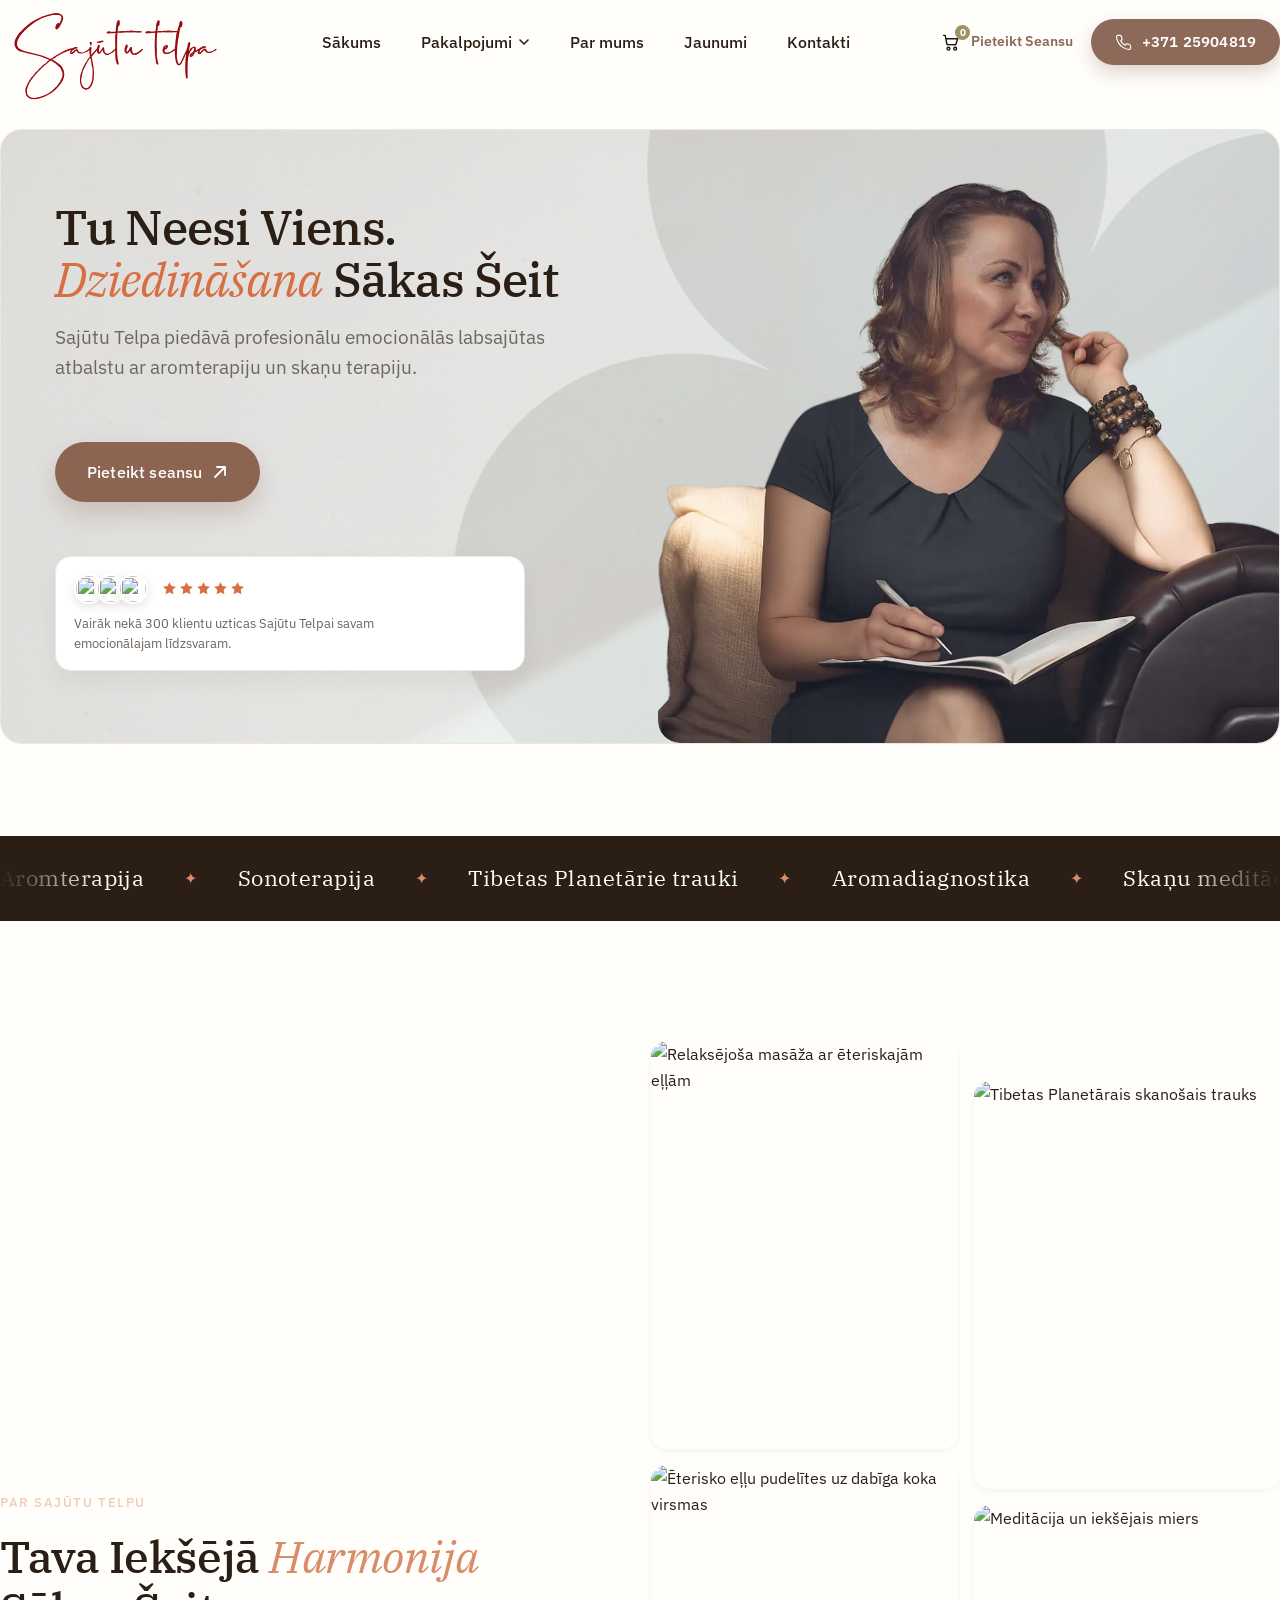
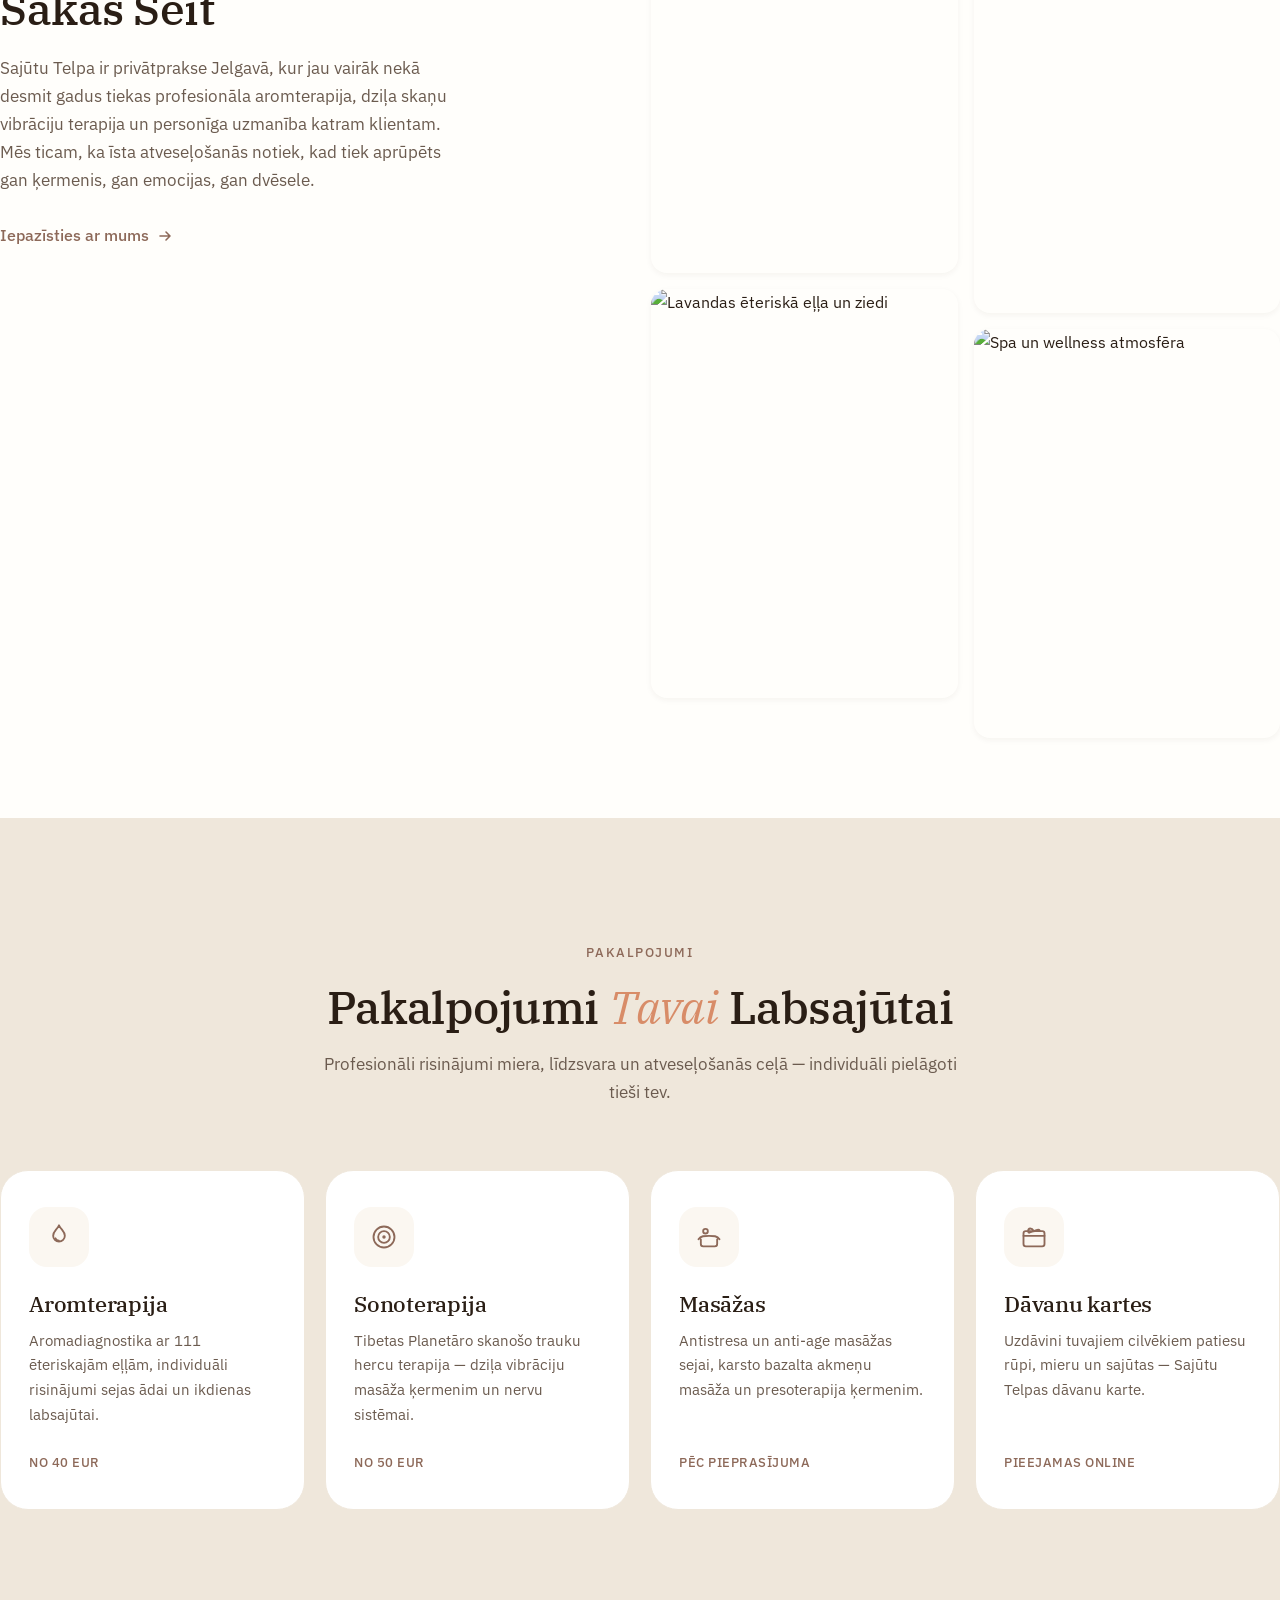
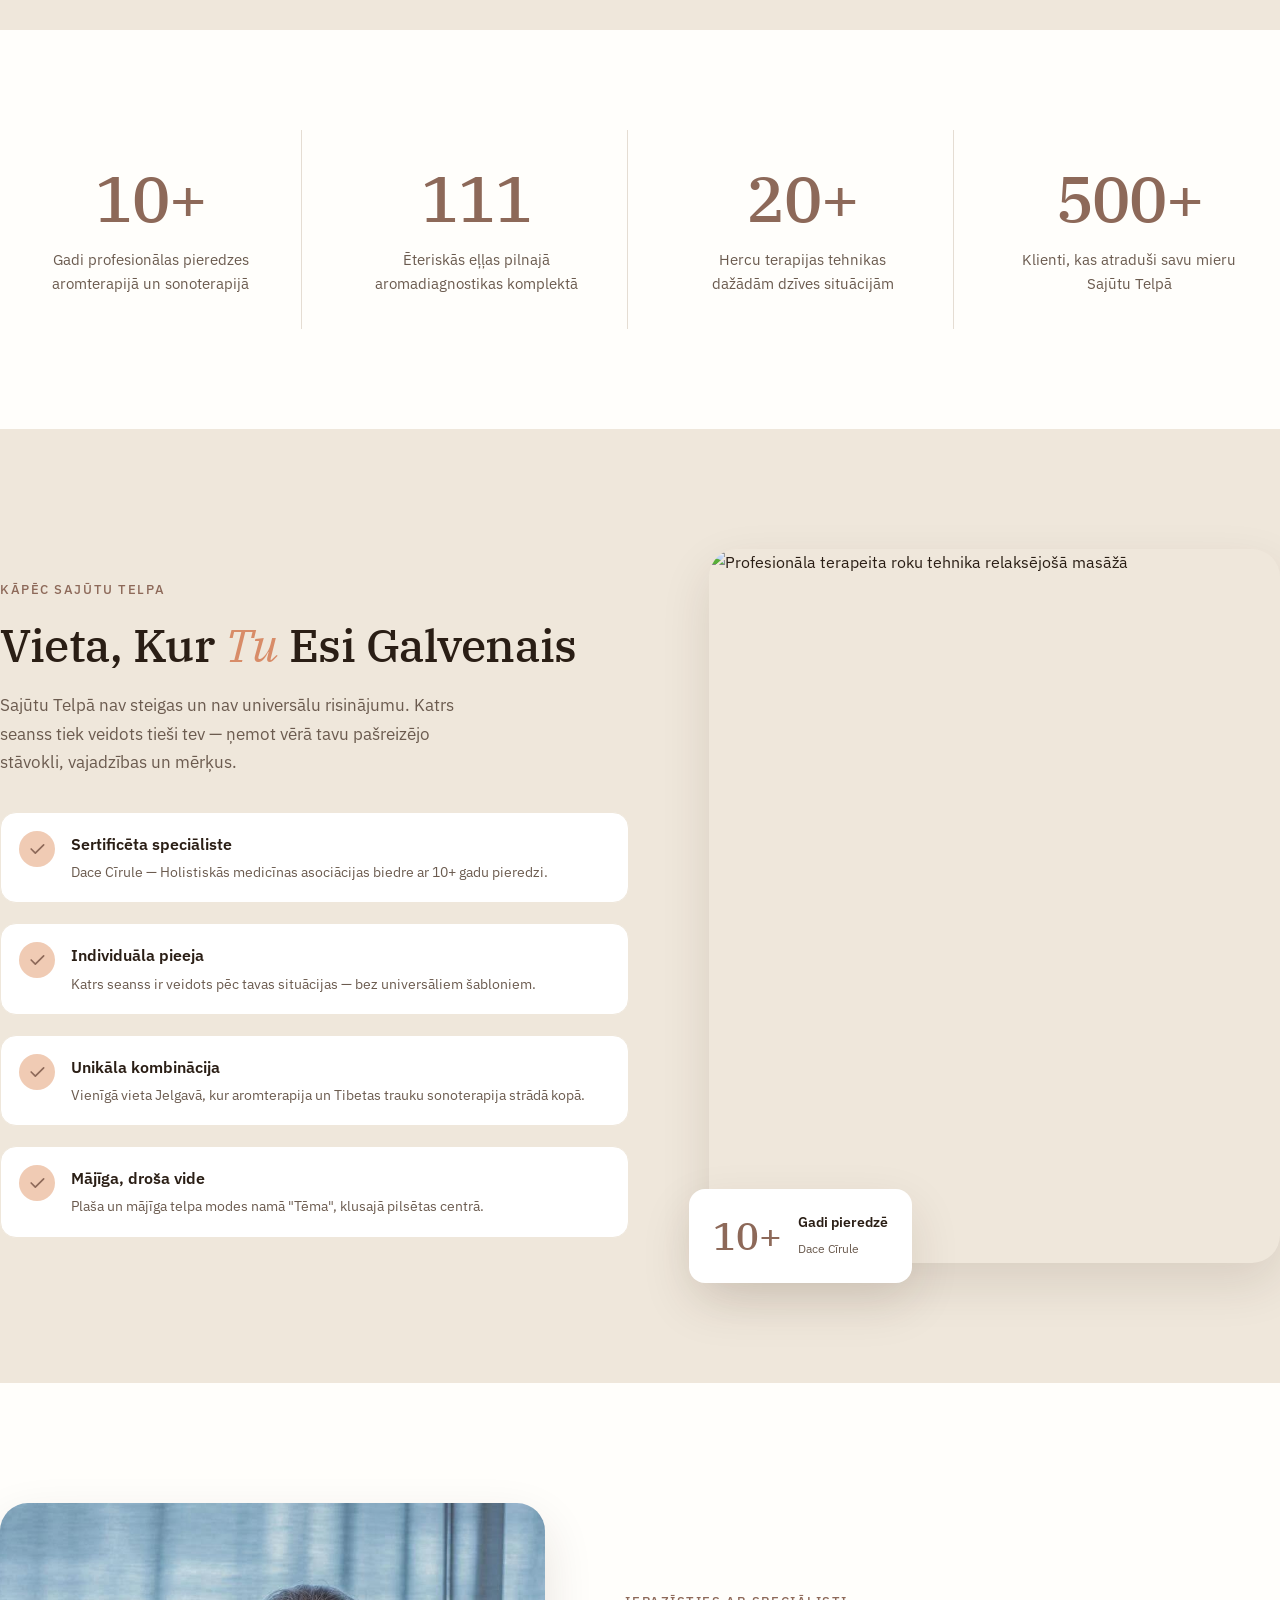
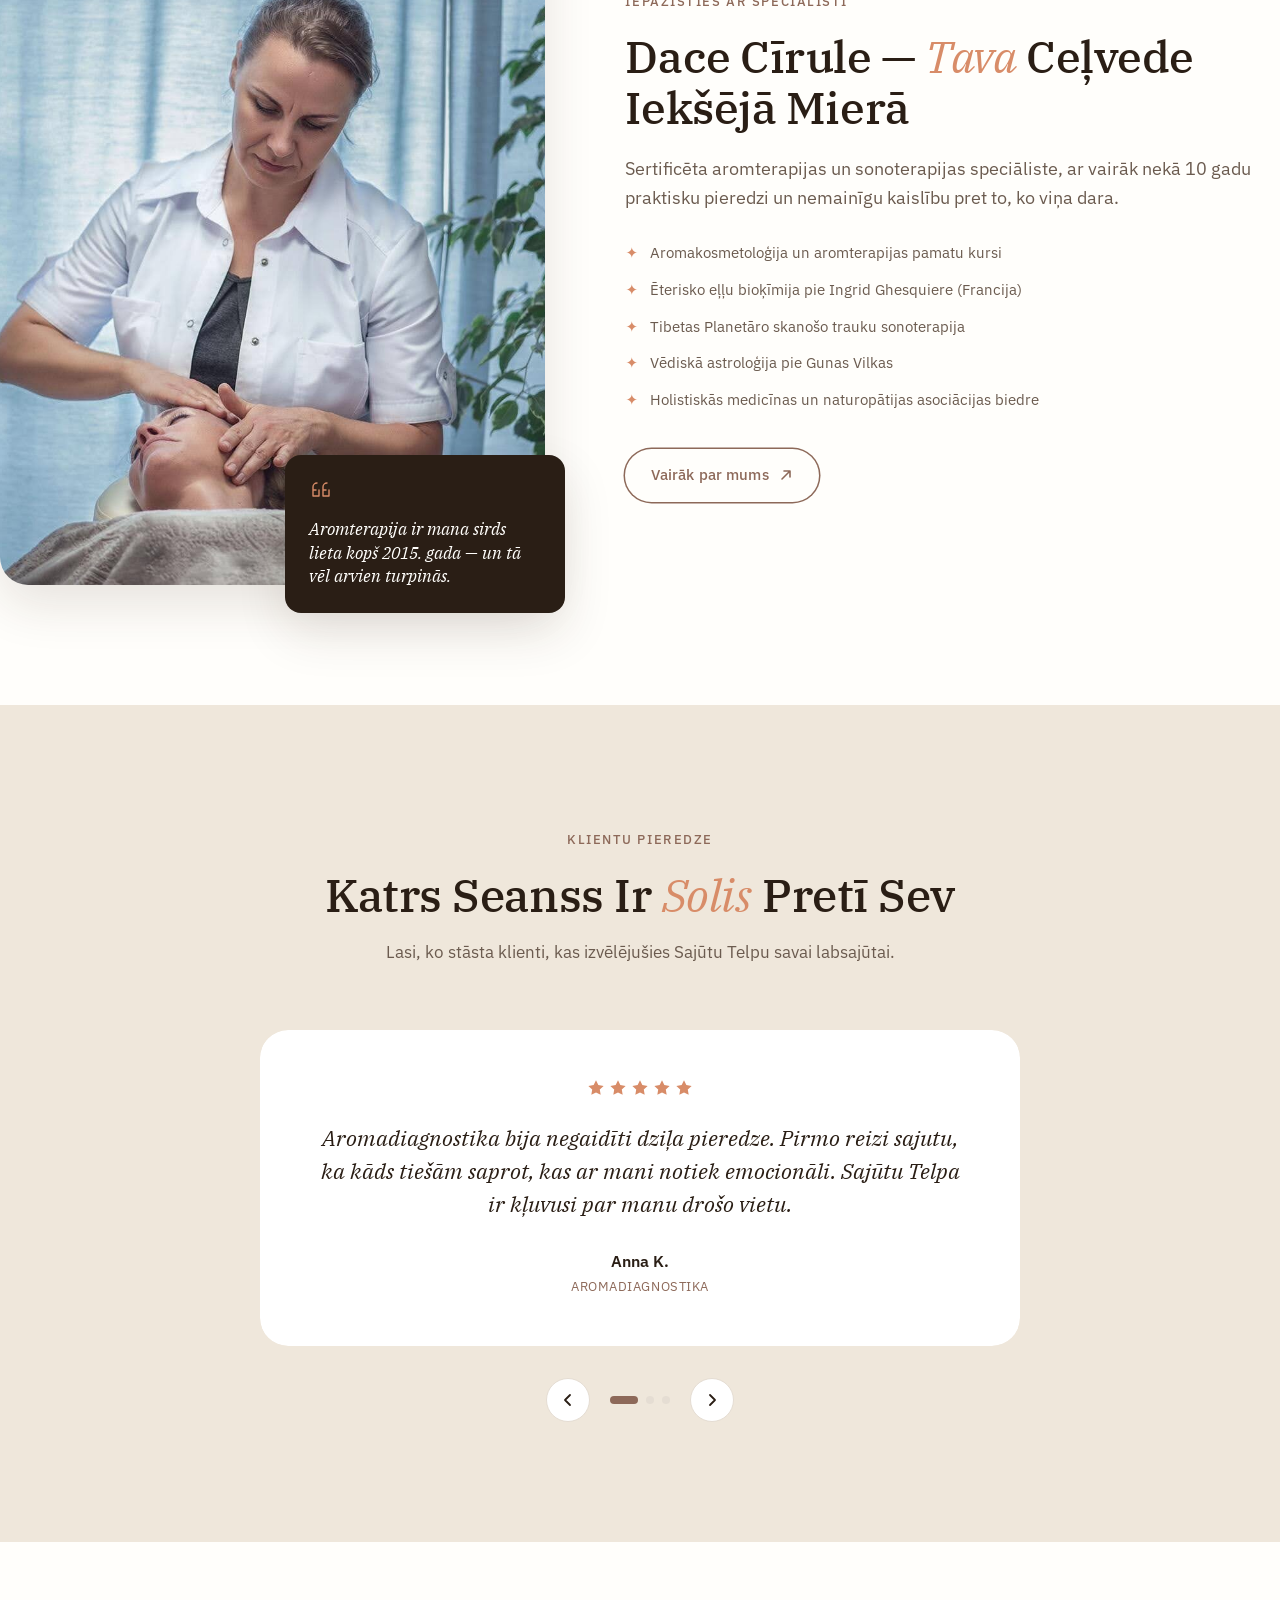
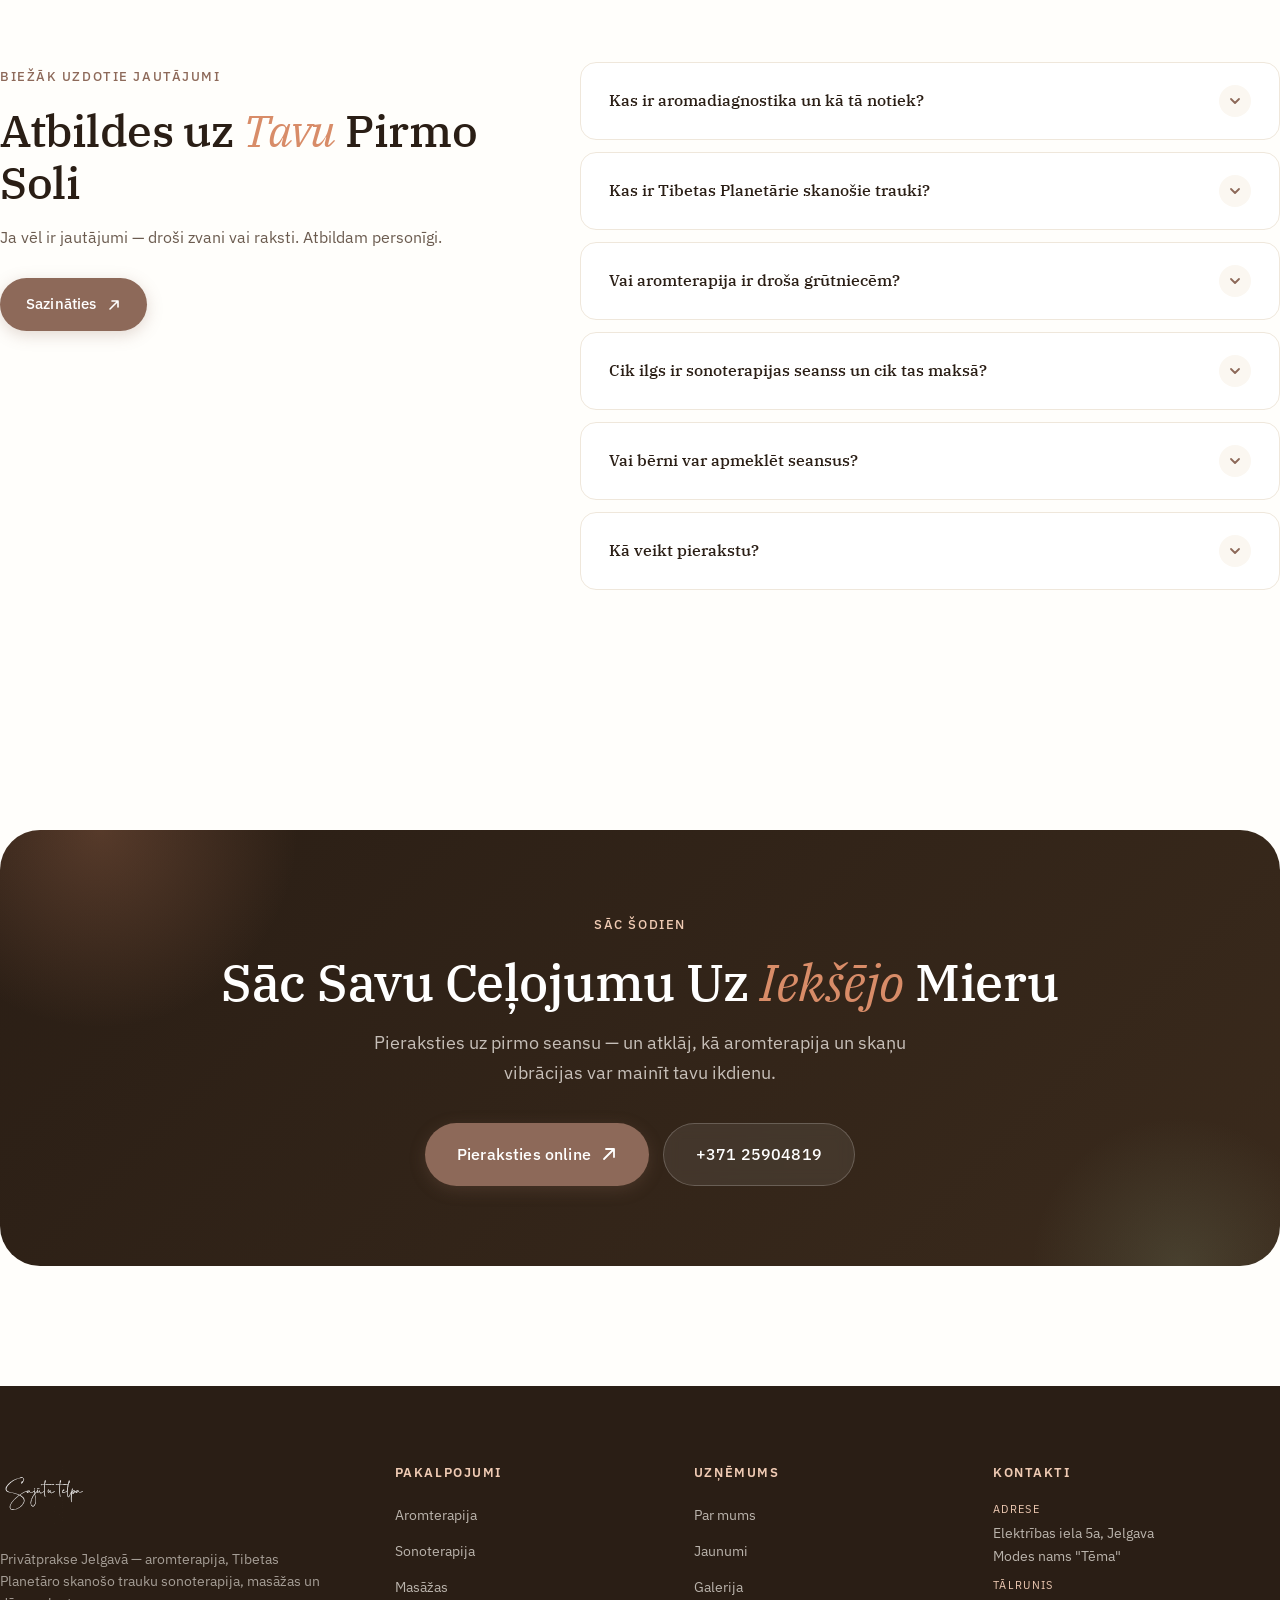
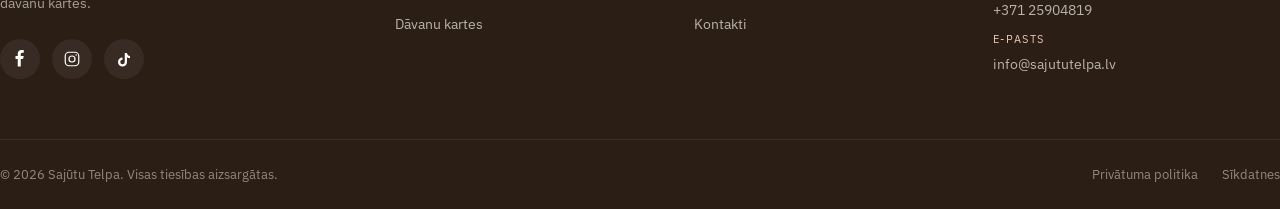
==== commit 88a9afb5: "update" ====
--- a/index.html
+++ b/index.html
@@ -79,24 +79,37 @@
         <span></span><span></span><span></span>
       </button>
     </div>
-
-    <div class="mobile-menu" id="mobileMenu" hidden>
-      <ul>
-        <li><a href="/">Sākums</a></li>
-        <li><a href="/pakalpojumi/aromterapija/">Aromterapija</a></li>
-        <li><a href="/pakalpojumi/sonoterapija/">Sonoterapija</a></li>
-        <li><a href="/pakalpojumi/masazas/">Masāžas</a></li>
-        <li><a href="/pakalpojumi/davanu-kartes/">Dāvanu kartes</a></li>
-        <li><a href="/par-mums/">Par mums</a></li>
-        <li><a href="/jaunumi/">Jaunumi</a></li>
-        <li><a href="/kontakti/">Kontakti</a></li>
-      </ul>
-      <div class="mobile-cta">
-        <a href="tel:+37125904819" class="btn btn-outline btn-block">+371 25904819</a>
-        <a href="https://go.sajututelpa.lv/visi-pakalpojumi" target="_blank" rel="noopener" class="btn btn-primary btn-block">Pieraksties online</a>
-      </div>
+  </header>
+
+  <!-- Mobile menu outside header: fixed position must not sit under backdrop-filter ancestor -->
+  <div class="mobile-menu" id="mobileMenu" hidden>
+    <ul>
+      <li><a href="/">Sākums</a></li>
+      <li><a href="/pakalpojumi/aromterapija/">Aromterapija</a></li>
+      <li><a href="/pakalpojumi/sonoterapija/">Sonoterapija</a></li>
+      <li><a href="/pakalpojumi/masazas/">Masāžas</a></li>
+      <li><a href="/pakalpojumi/davanu-kartes/">Dāvanu kartes</a></li>
+      <li><a href="/par-mums/">Par mums</a></li>
+      <li><a href="/jaunumi/">Jaunumi</a></li>
+      <li><a href="/kontakti/">Kontakti</a></li>
+    </ul>
+    <div class="mobile-cta">
+      <a href="tel:+37125904819" class="btn btn-outline btn-block">
+        <svg width="20" height="20" viewBox="0 0 24 24" fill="none" aria-hidden="true">
+          <path d="M22 16.92v3a2 2 0 0 1-2.18 2 19.79 19.79 0 0 1-8.63-3.07 19.5 19.5 0 0 1-6-6 19.79 19.79 0 0 1-3.07-8.67A2 2 0 0 1 4.11 2h3a2 2 0 0 1 2 1.72 12.84 12.84 0 0 0 .7 2.81 2 2 0 0 1-.45 2.11L8.09 9.91a16 16 0 0 0 6 6l1.27-1.27a2 2 0 0 1 2.11-.45 12.84 12.84 0 0 0 2.81.7A2 2 0 0 1 22 16.92z" stroke="currentColor" stroke-width="1.6" stroke-linecap="round" stroke-linejoin="round"/>
+        </svg>
+        +371 25904819
+      </a>
+      <a href="https://go.sajututelpa.lv/visi-pakalpojumi" target="_blank" rel="noopener" class="btn btn-primary btn-block">
+        <svg width="20" height="20" viewBox="0 0 24 24" fill="none" aria-hidden="true">
+          <circle cx="9" cy="20" r="1.7" stroke="currentColor" stroke-width="1.7"/>
+          <circle cx="17" cy="20" r="1.7" stroke="currentColor" stroke-width="1.7"/>
+          <path d="M3 4h2l2.1 10.4a1 1 0 0 0 1 .8h8.9a1 1 0 0 0 1-.8L20 8H7" stroke="currentColor" stroke-width="1.7" stroke-linecap="round" stroke-linejoin="round"/>
+        </svg>
+        Pieraksties online
+      </a>
     </div>
-  </header>
+  </div>
 
   <main>
 
@@ -368,7 +381,7 @@
       <div class="container expert-grid">
         <div class="expert-image reveal" data-reveal="fade">
           <div class="expert-frame">
-            <img src="https://images.unsplash.com/photo-1559839734-2b71ea197ec2?auto=format&fit=crop&w=600&q=80" alt="Dace Cīrule — aromterapijas un sonoterapijas speciāliste" loading="lazy" />
+            <img src="assets/image-1.jpg" alt="Dace Cīrule — aromterapijas un sonoterapijas speciāliste" loading="lazy" width="1600" height="1068" />
           </div>
           <div class="expert-quote">
             <svg width="24" height="24" viewBox="0 0 24 24" fill="none" aria-hidden="true">
@@ -380,7 +393,7 @@
 
         <div class="expert-content reveal" data-reveal="up">
           <span class="eyebrow">Iepazīsties ar speciālisti</span>
-          <h2>Dace Cīrule — <em>Tava</em> Ceļvedīte Iekšējā Mierā</h2>
+          <h2>Dace Cīrule — <em>Tava</em> Ceļvede Iekšējā Mierā</h2>
           <p class="expert-lead">
             Sertificēta aromterapijas un sonoterapijas speciāliste, ar vairāk nekā 10 gadu praktisku pieredzi un nemainīgu kaislību pret to, ko viņa dara.
           </p>
--- a/css/styles.css
+++ b/css/styles.css
@@ -178,11 +178,15 @@
 .btn-outline {
   background: transparent;
   color: var(--primary);
-  border: 1.5px solid var(--primary);
+  border: none;
+  /* Ring instead of border: even curves on iOS; overflow visible avoids .btn clip */
+  box-shadow: 0 0 0 1.5px var(--primary);
+  overflow: visible;
 }
 .btn-outline:hover {
   background: var(--primary);
   color: #fff;
+  box-shadow: 0 0 0 1.5px var(--primary);
 }
 
 .link-arrow {
@@ -217,7 +221,7 @@
 .site-header {
   position: sticky;
   top: 0;
-  z-index: 100;
+  z-index: 2001;
   background: rgba(255, 254, 251, 0.85);
   backdrop-filter: blur(14px);
   border-bottom: 1px solid transparent;
@@ -420,8 +424,9 @@
   inset: var(--header-h) 0 0 0;
   background: var(--bg);
   padding: 32px 24px;
-  z-index: 90;
+  z-index: 2000;
   overflow-y: auto;
+  -webkit-overflow-scrolling: touch;
   transform: translateX(-100%);
   transition: transform 0.4s var(--ease);
 }
@@ -437,7 +442,27 @@
   font-family: 'IBM Plex Serif', serif;
   border-bottom: 1px solid var(--border-soft);
 }
-.mobile-cta { display: flex; flex-direction: column; gap: 12px; }
+.mobile-cta {
+  display: flex;
+  flex-direction: column;
+  gap: 12px;
+}
+.mobile-cta .btn {
+  justify-content: space-between;
+  width: 100%;
+}
+.mobile-cta .btn svg {
+  flex-shrink: 0;
+  width: 20px;
+  height: 20px;
+}
+.mobile-cta .btn .mobile-cta-text {
+  text-align: right;
+  font-family: inherit;
+}
+.mobile-cta .btn:hover svg {
+  transform: none;
+}
 
 /* ========================================================
    HERO
@@ -1298,13 +1323,17 @@
   .hero-inner { grid-template-columns: 1fr; }
   .hero-content {
     padding: 48px 24px 40px;
-    order: 2;
+    order: 1;
+    border-radius: 18px 18px 0 0;
   }
   .hero-sub { max-width: none; }
   .hero-visual {
     height: 410px;
-    order: 1;
-    border-radius: 18px 18px 0 0;
+    order: 2;
+    border-radius: 0 0 18px 18px;
+  }
+  .hero-visual .hero-image {
+    border-radius: 0 0 18px 18px;
   }
   .hero-shape-1 {
     width: 320px;
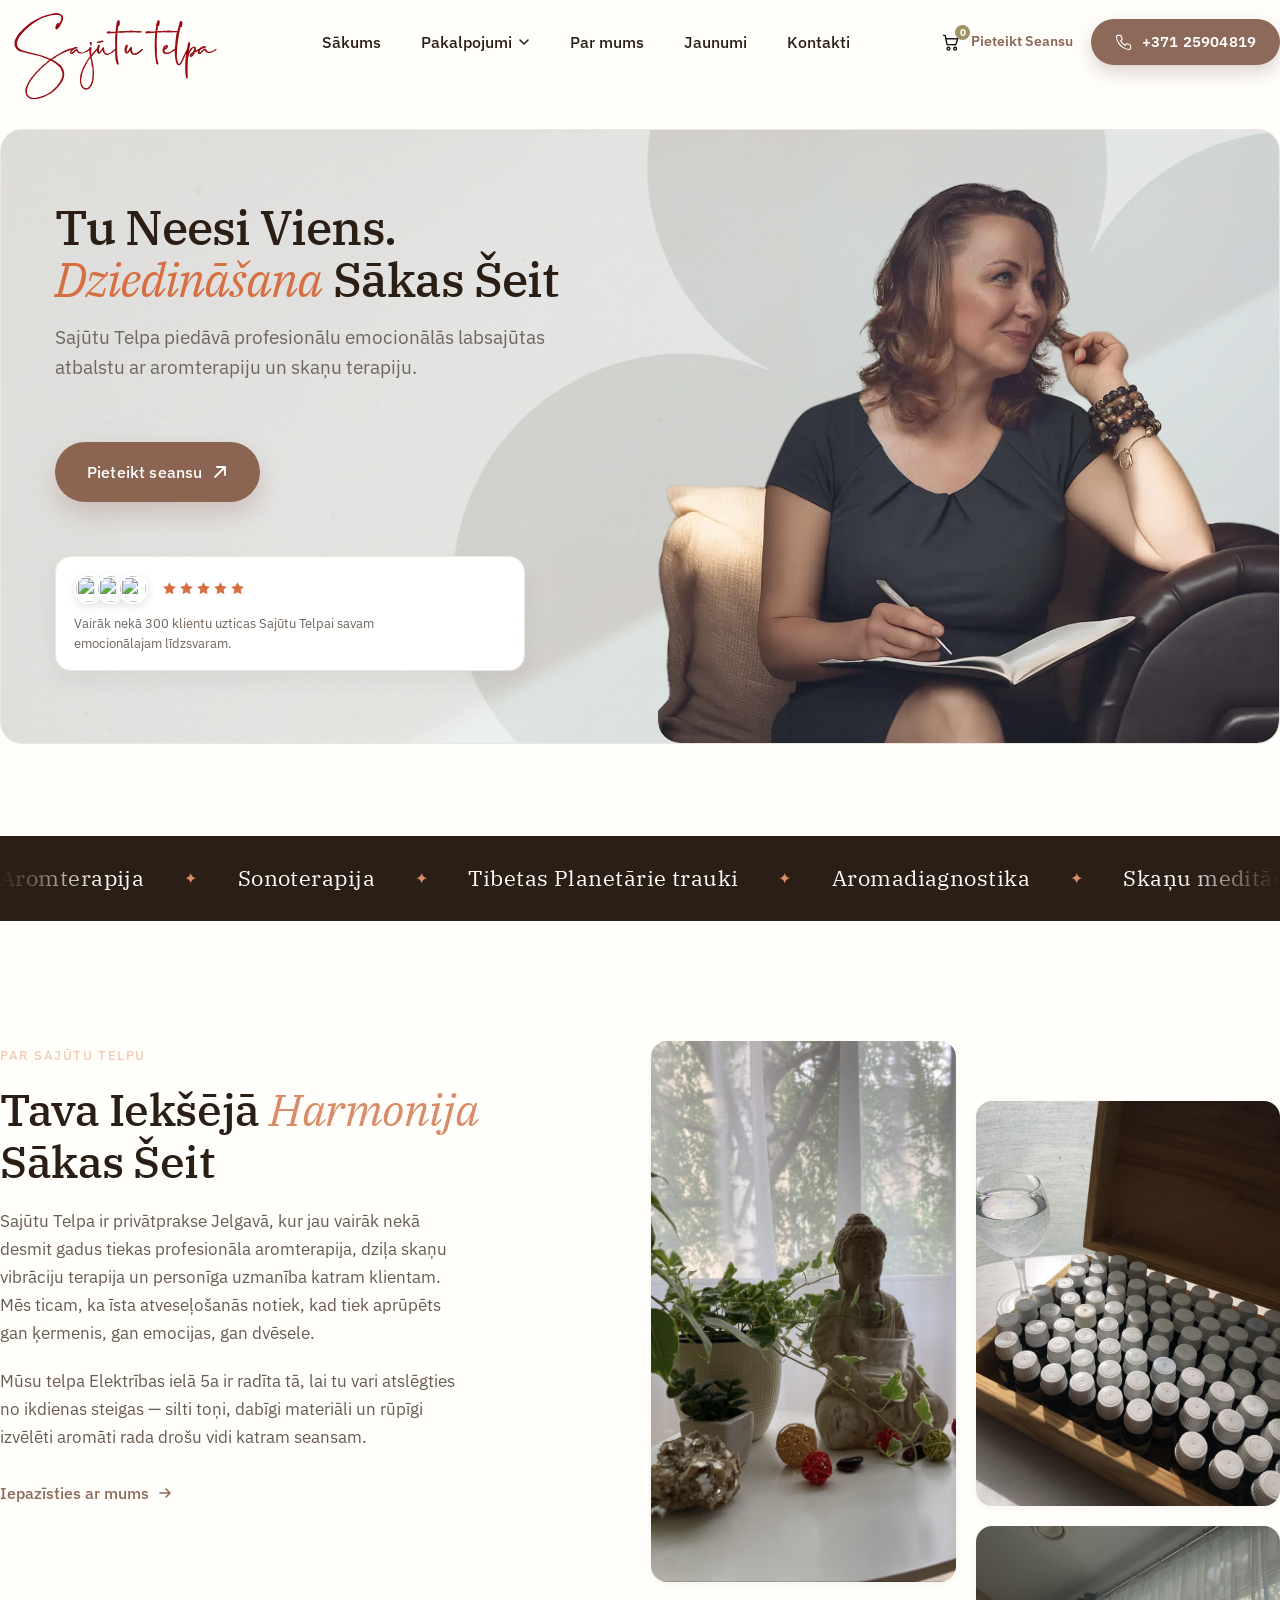
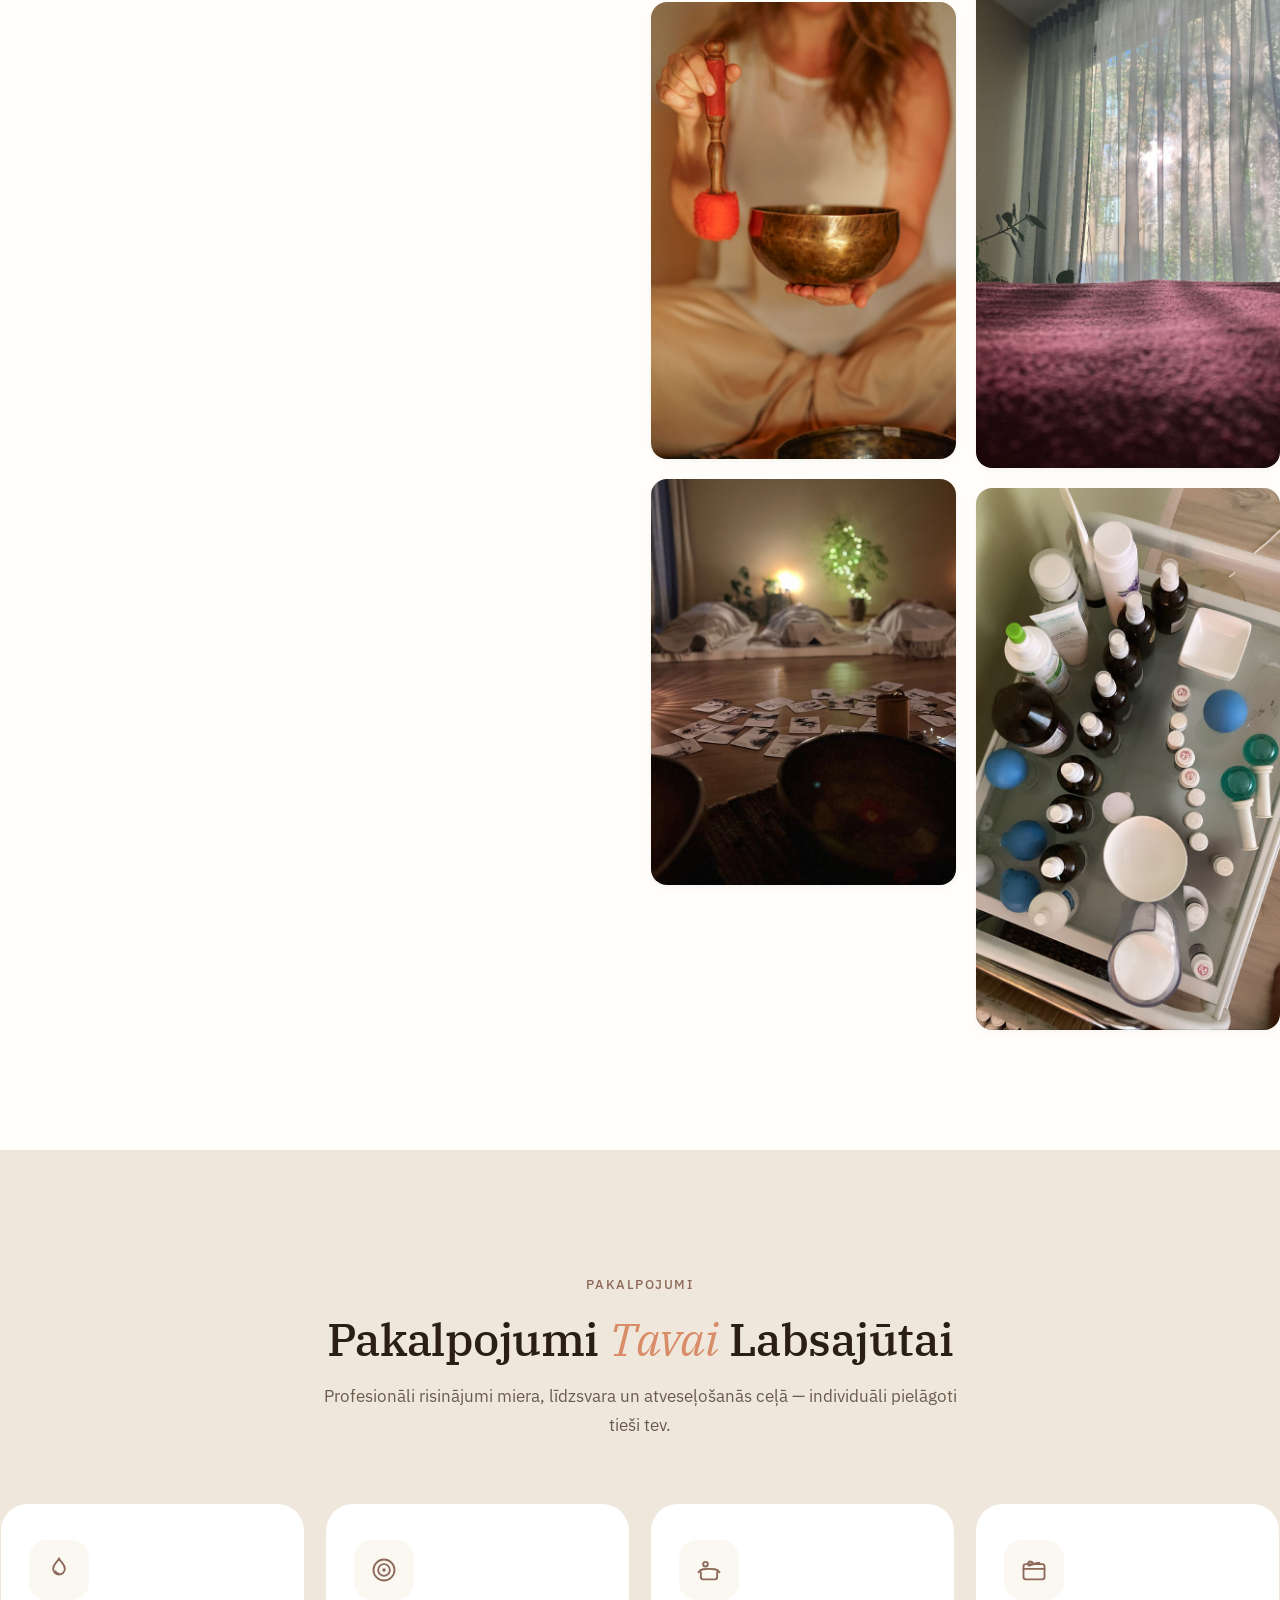
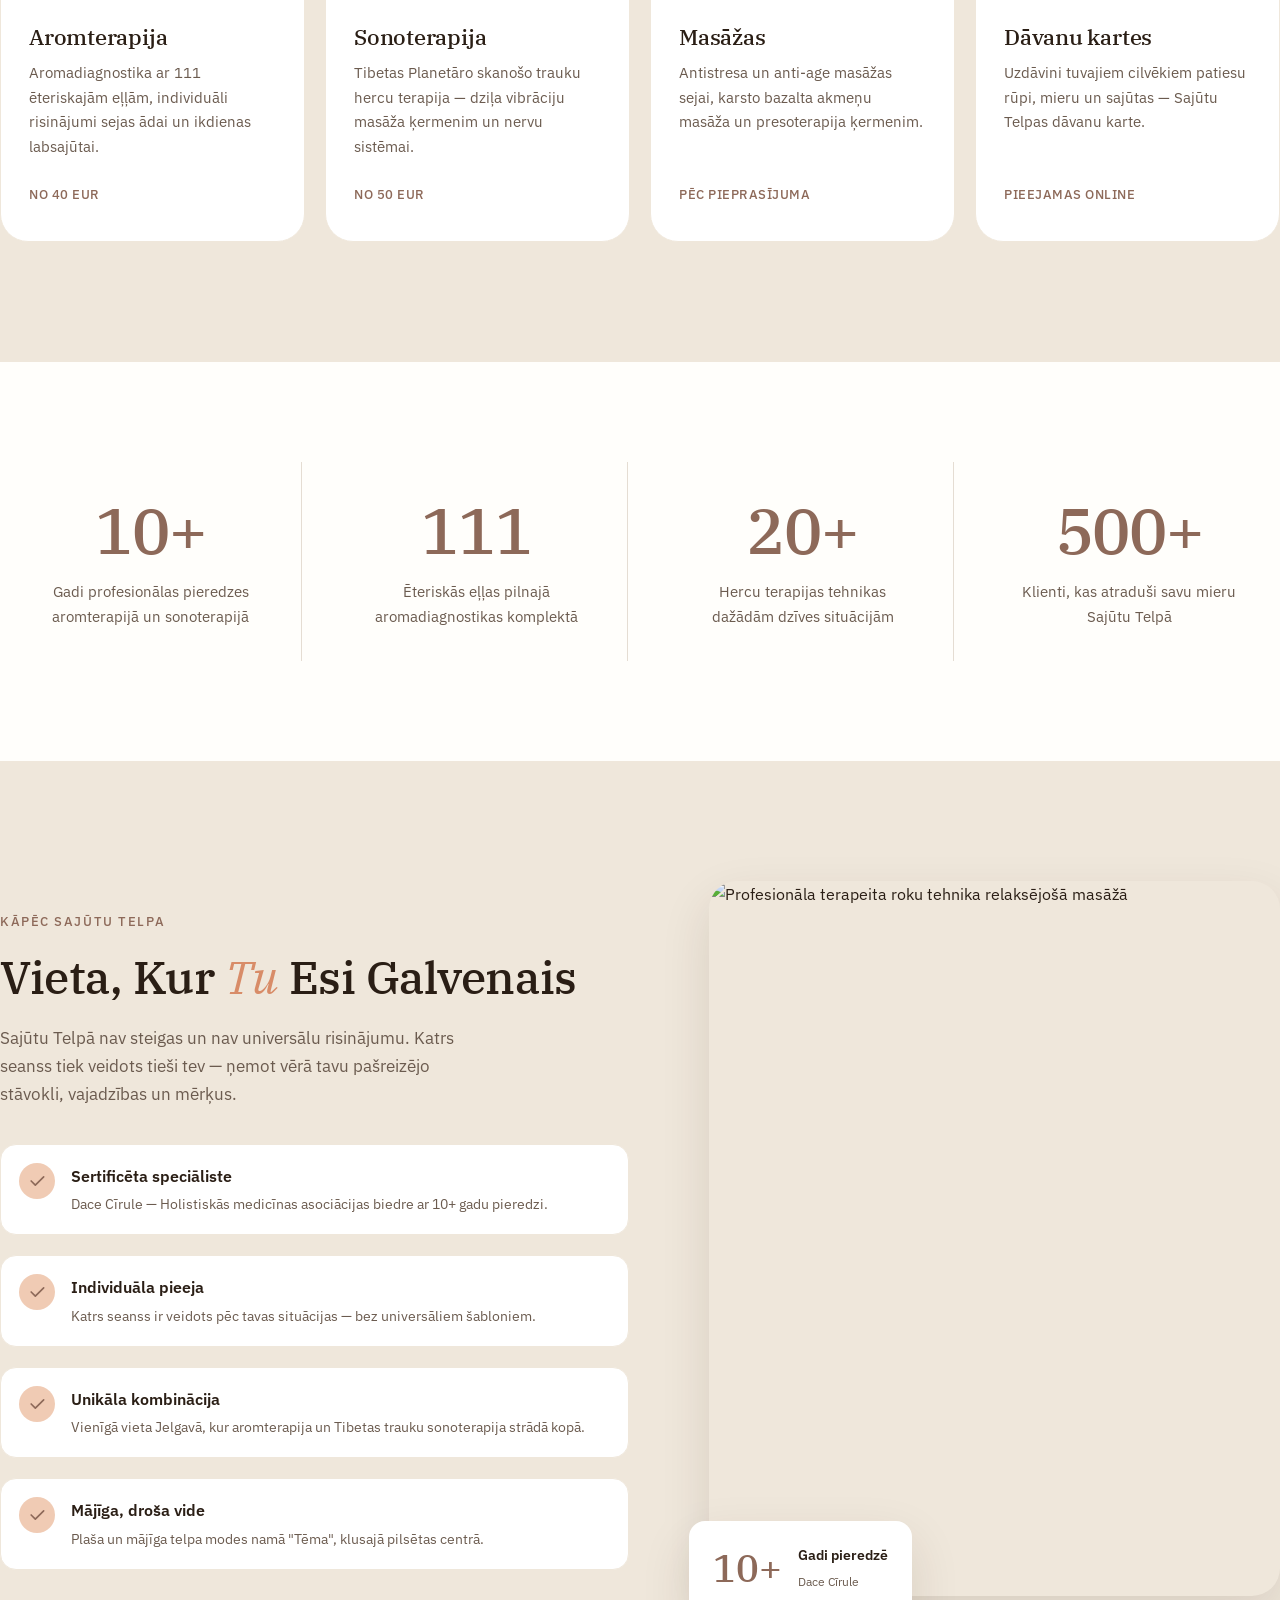
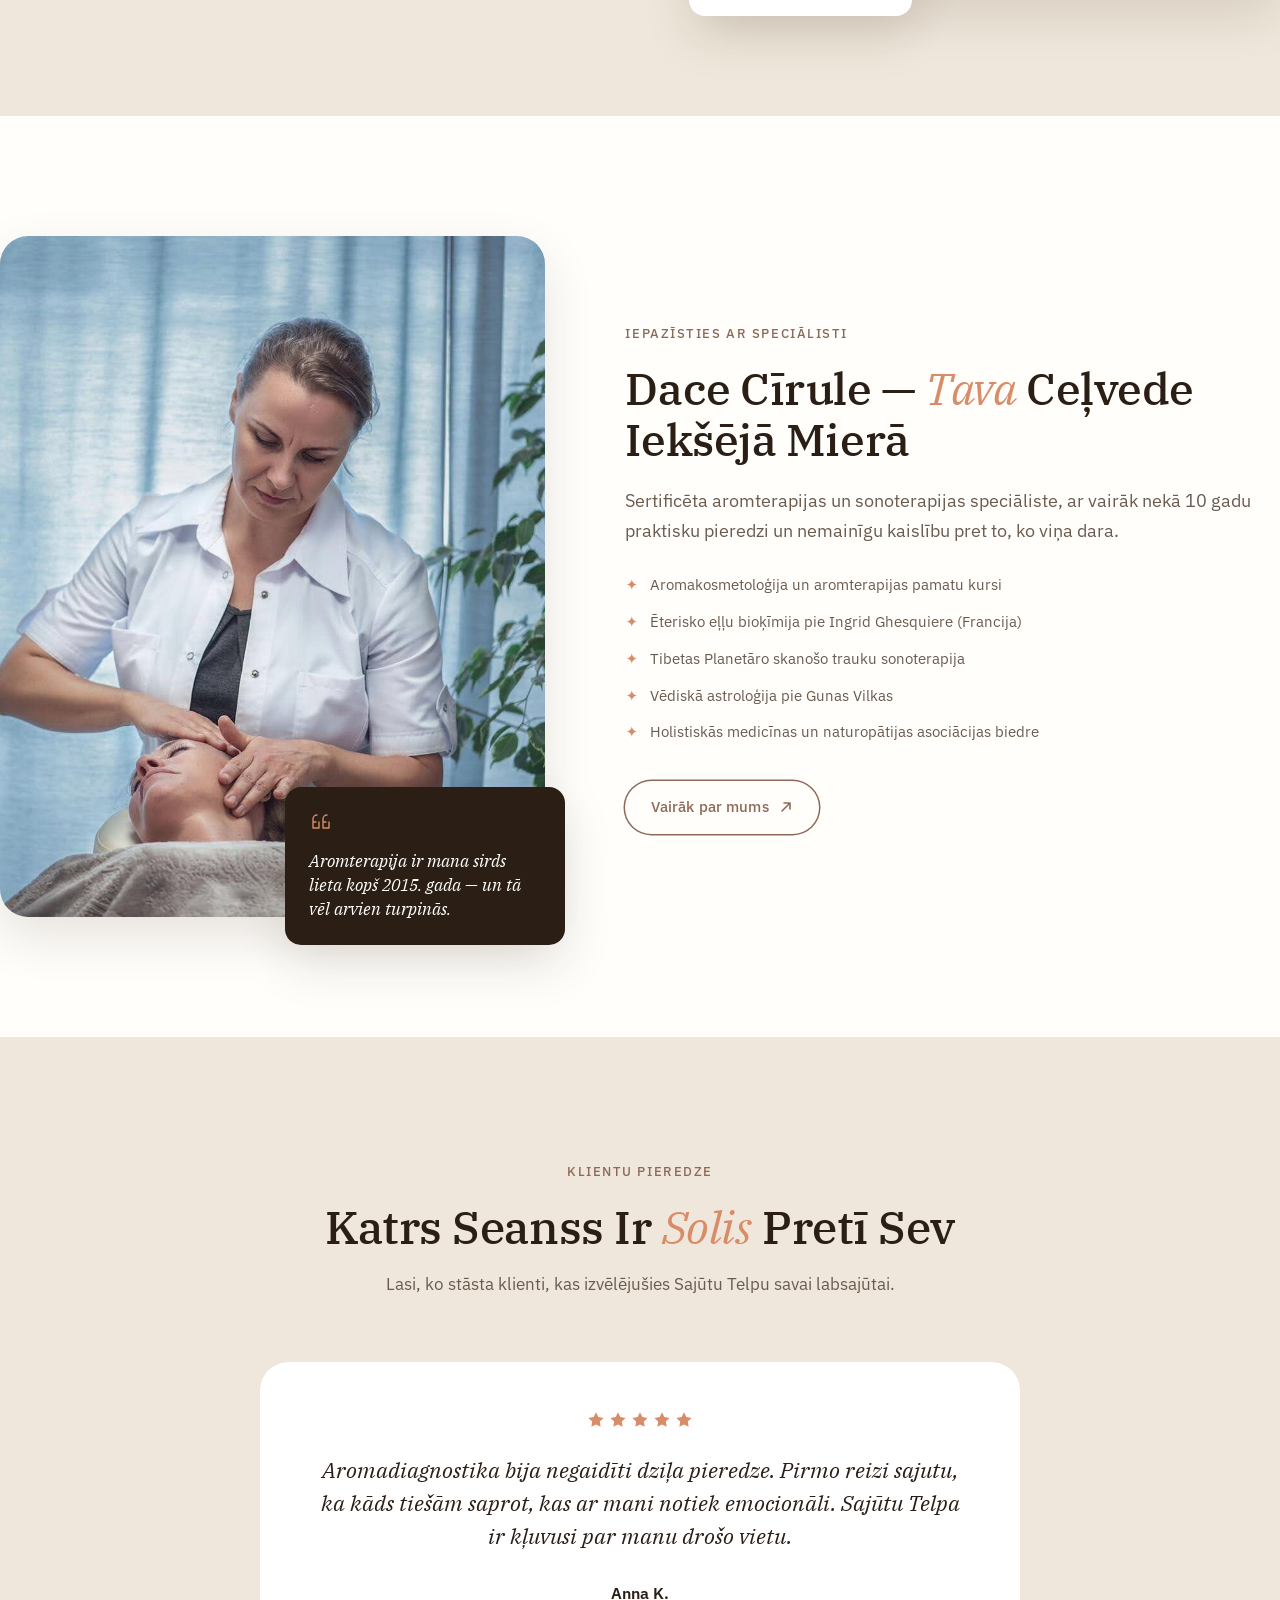
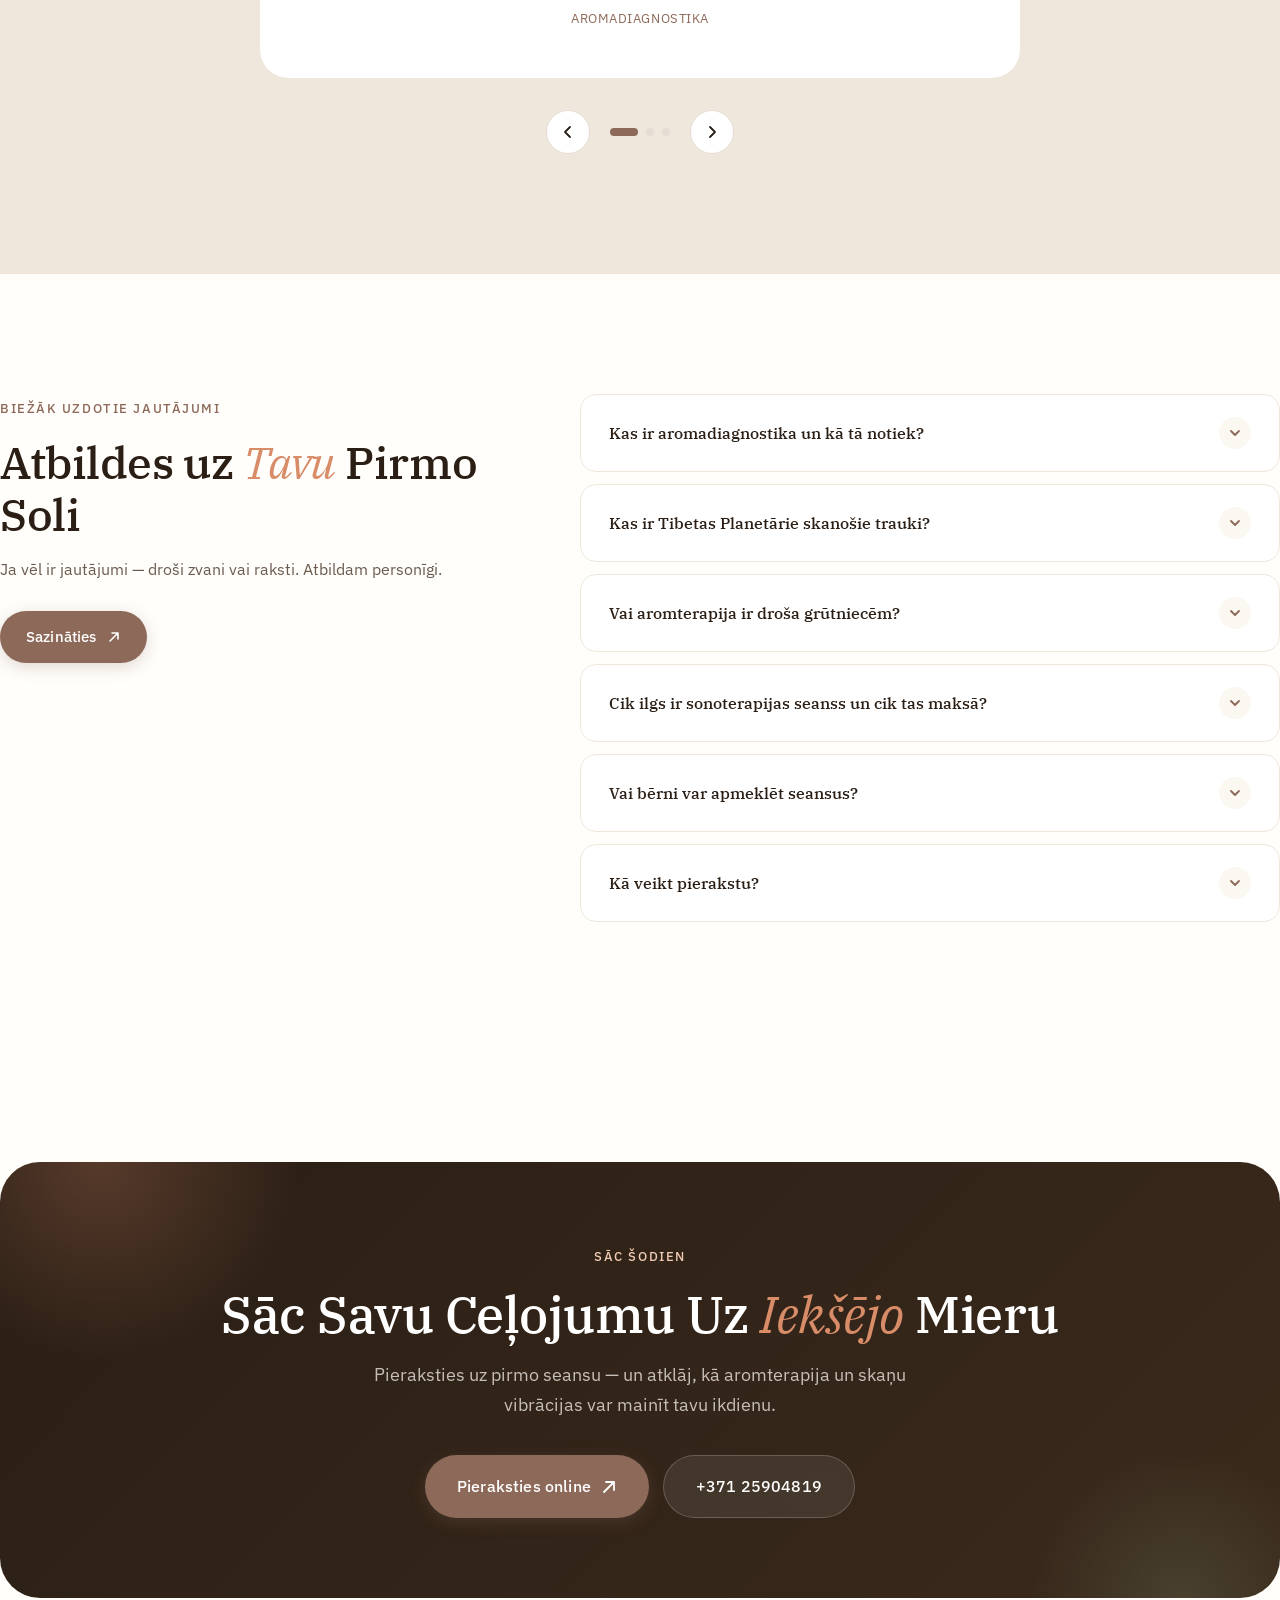
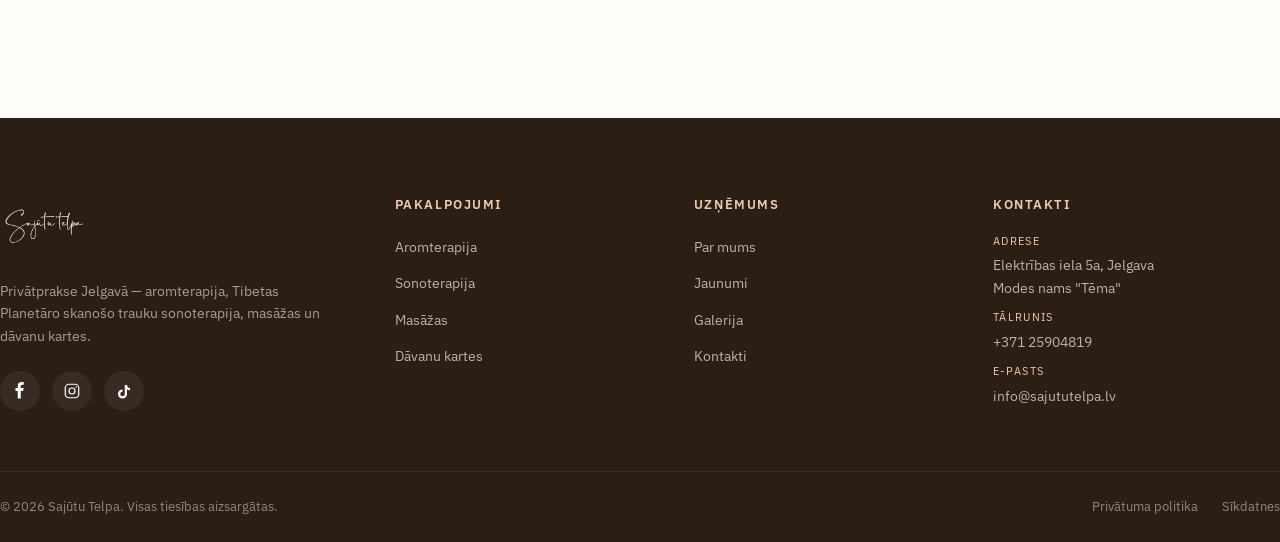
==== commit 309bea6c: "additional page build" ====
--- a/index.html
+++ b/index.html
@@ -18,40 +18,40 @@
   <!-- ======================= HEADER ======================= -->
   <header class="site-header" id="siteHeader">
     <div class="container header-inner">
-      <a href="/" class="logo" aria-label="Sajūtu Telpa — sākumlapa">
+      <a href="index.html" class="logo" aria-label="Sajūtu Telpa — sākumlapa">
         <img src="assets/logo.svg" alt="Sajūtu Telpa logotips" width="34" height="34" />
       </a>
 
       <nav class="primary-nav" aria-label="Galvenā navigācija">
         <ul>
-          <li><a href="/">Sākums</a></li>
+          <li><a href="index.html">Sākums</a></li>
           <li class="has-dropdown">
             <button type="button" class="nav-trigger" aria-expanded="false" aria-haspopup="true">
               Pakalpojumi
               <svg width="12" height="12" viewBox="0 0 12 12" aria-hidden="true"><path d="M2 4l4 4 4-4" fill="none" stroke="currentColor" stroke-width="1.6" stroke-linecap="round" stroke-linejoin="round"/></svg>
             </button>
             <div class="dropdown" role="menu">
-              <a href="/pakalpojumi/aromterapija/" role="menuitem">
+              <a href="aromterapija.html" role="menuitem">
                 <strong>Aromterapija</strong>
                 <span>Aromadiagnostika &amp; ēteriskās eļļas</span>
               </a>
-              <a href="/pakalpojumi/sonoterapija/" role="menuitem">
+              <a href="sonoterapija.html" role="menuitem">
                 <strong>Sonoterapija</strong>
                 <span>Tibetas Planetārie skanošie trauki</span>
               </a>
-              <a href="/pakalpojumi/masazas/" role="menuitem">
+              <a href="masazas.html" role="menuitem">
                 <strong>Masāžas</strong>
                 <span>Antistresa &amp; karsto akmeņu</span>
               </a>
-              <a href="/pakalpojumi/davanu-kartes/" role="menuitem">
+              <a href="davanu-kartes.html" role="menuitem">
                 <strong>Dāvanu kartes</strong>
                 <span>Uzdāvini labsajūtu</span>
               </a>
             </div>
           </li>
-          <li><a href="/par-mums/">Par mums</a></li>
-          <li><a href="/jaunumi/">Jaunumi</a></li>
-          <li><a href="/kontakti/">Kontakti</a></li>
+          <li><a href="par-mums.html">Par mums</a></li>
+          <li><a href="jaunumi.html">Jaunumi</a></li>
+          <li><a href="kontakti.html">Kontakti</a></li>
         </ul>
       </nav>
 
@@ -84,14 +84,14 @@
   <!-- Mobile menu outside header: fixed position must not sit under backdrop-filter ancestor -->
   <div class="mobile-menu" id="mobileMenu" hidden>
     <ul>
-      <li><a href="/">Sākums</a></li>
-      <li><a href="/pakalpojumi/aromterapija/">Aromterapija</a></li>
-      <li><a href="/pakalpojumi/sonoterapija/">Sonoterapija</a></li>
-      <li><a href="/pakalpojumi/masazas/">Masāžas</a></li>
-      <li><a href="/pakalpojumi/davanu-kartes/">Dāvanu kartes</a></li>
-      <li><a href="/par-mums/">Par mums</a></li>
-      <li><a href="/jaunumi/">Jaunumi</a></li>
-      <li><a href="/kontakti/">Kontakti</a></li>
+      <li><a href="index.html">Sākums</a></li>
+      <li><a href="aromterapija.html">Aromterapija</a></li>
+      <li><a href="sonoterapija.html">Sonoterapija</a></li>
+      <li><a href="masazas.html">Masāžas</a></li>
+      <li><a href="davanu-kartes.html">Dāvanu kartes</a></li>
+      <li><a href="par-mums.html">Par mums</a></li>
+      <li><a href="jaunumi.html">Jaunumi</a></li>
+      <li><a href="kontakti.html">Kontakti</a></li>
     </ul>
     <div class="mobile-cta">
       <a href="tel:+37125904819" class="btn btn-outline btn-block">
@@ -190,28 +190,33 @@
     <!-- ======================= ABOUT INTRO ======================= -->
     <section class="about-intro">
       <div class="container about-grid">
-        <div class="about-text reveal" data-reveal="up">
-          <span class="eyebrow eyebrow-light">Par Sajūtu Telpu</span>
-          <h2>Tava Iekšējā <em>Harmonija</em> Sākas Šeit</h2>
-          <p>
-            Sajūtu Telpa ir privātprakse Jelgavā, kur jau vairāk nekā desmit gadus tiekas profesionāla aromterapija, dziļa skaņu vibrāciju terapija un personīga uzmanība katram klientam. Mēs ticam, ka īsta atveseļošanās notiek, kad tiek aprūpēts gan ķermenis, gan emocijas, gan dvēsele.
-          </p>
-          <a href="/par-mums/" class="link-arrow">
-            Iepazīsties ar mums
-            <svg width="16" height="16" viewBox="0 0 16 16" aria-hidden="true"><path d="M3 8h10m-4-4l4 4-4 4" stroke="currentColor" stroke-width="1.6" stroke-linecap="round" stroke-linejoin="round" fill="none"/></svg>
-          </a>
+        <div class="about-text-wrap">
+          <div class="about-text reveal" data-reveal="up">
+            <span class="eyebrow eyebrow-light">Par Sajūtu Telpu</span>
+            <h2>Tava Iekšējā <em>Harmonija</em> Sākas Šeit</h2>
+            <p>
+              Sajūtu Telpa ir privātprakse Jelgavā, kur jau vairāk nekā desmit gadus tiekas profesionāla aromterapija, dziļa skaņu vibrāciju terapija un personīga uzmanība katram klientam. Mēs ticam, ka īsta atveseļošanās notiek, kad tiek aprūpēts gan ķermenis, gan emocijas, gan dvēsele.
+            </p>
+            <p>
+              Mūsu telpa Elektrības ielā 5a ir radīta tā, lai tu vari atslēgties no ikdienas steigas — silti toņi, dabīgi materiāli un rūpīgi izvēlēti aromāti rada drošu vidi katram seansam.
+            </p>
+            <a href="par-mums.html" class="link-arrow">
+              Iepazīsties ar mums
+              <svg width="16" height="16" viewBox="0 0 16 16" aria-hidden="true"><path d="M3 8h10m-4-4l4 4-4 4" stroke="currentColor" stroke-width="1.6" stroke-linecap="round" stroke-linejoin="round" fill="none"/></svg>
+            </a>
+          </div>
         </div>
 
         <div class="about-gallery reveal" data-reveal="fade">
-          <div class="gallery-col">
-            <div class="gallery-img"><img src="https://images.unsplash.com/photo-1540555700478-4be289fbecef?auto=format&fit=crop&w=400&q=80" alt="Relaksējoša masāža ar ēteriskajām eļļām" loading="lazy" /></div>
-            <div class="gallery-img"><img src="https://images.unsplash.com/photo-1608571423902-eed4a5ad8108?auto=format&fit=crop&w=400&q=80" alt="Ēterisko eļļu pudelītes uz dabīga koka virsmas" loading="lazy" /></div>
-            <div class="gallery-img"><img src="https://images.unsplash.com/photo-1545389336-cf090694435e?auto=format&fit=crop&w=400&q=80" alt="Lavandas ēteriskā eļļa un ziedi" loading="lazy" /></div>
-          </div>
-          <div class="gallery-col gallery-col-offset">
-            <div class="gallery-img"><img src="https://images.unsplash.com/photo-1602192509154-0b900ee1f851?auto=format&fit=crop&w=400&q=80" alt="Tibetas Planetārais skanošais trauks" loading="lazy" /></div>
-            <div class="gallery-img"><img src="https://images.unsplash.com/photo-1506126613408-eca07ce68773?auto=format&fit=crop&w=400&q=80" alt="Meditācija un iekšējais miers" loading="lazy" /></div>
-            <div class="gallery-img"><img src="https://images.unsplash.com/photo-1556760544-74068565f05c?auto=format&fit=crop&w=400&q=80" alt="Spa un wellness atmosfēra" loading="lazy" /></div>
+          <div class="about-gallery__col about-gallery__col--left">
+            <div class="gallery-img"><img src="assets/gallery/Sajūtu telpa, Jelgava.jpeg" alt="Sajūtu Telpa Jelgavā — telpas interjers" loading="lazy" /></div>
+            <div class="gallery-img"><img src="assets/gallery/Tibetas skanošie trauki.jpeg" alt="Tibetas Planetārie skanošie trauki" loading="lazy" /></div>
+            <div class="gallery-img"><img src="assets/gallery/Skaņu pelde Jelgavā.jpeg" alt="Skaņu pelde Jelgavā" loading="lazy" /></div>
+          </div>
+          <div class="about-gallery__col about-gallery__col--right">
+            <div class="gallery-img"><img src="assets/gallery/Aromterapijas procedūras Jelgavā.jpeg" alt="Aromterapijas procedūra Jelgavā" loading="lazy" /></div>
+            <div class="gallery-img"><img src="assets/gallery/Masāžas Jelgavā, Sajūtu telpa.jpeg" alt="Masāža Sajūtu Telpā Jelgavā" loading="lazy" /></div>
+            <div class="gallery-img"><img src="assets/gallery/Aromterapijas procedūras Jelgavā2.jpeg" alt="Aromterapijas procedūra — ēteriskās eļļas un rūpīga pieeja" loading="lazy" /></div>
           </div>
         </div>
       </div>
@@ -227,7 +232,7 @@
         </div>
 
         <div class="services-grid">
-          <a href="/pakalpojumi/aromterapija/" class="service-card reveal" data-reveal="up" data-delay="0">
+          <a href="aromterapija.html" class="service-card reveal" data-reveal="up" data-delay="0">
             <div class="service-icon">
               <svg width="28" height="28" viewBox="0 0 24 24" fill="none" aria-hidden="true">
                 <path d="M12 2c2 4 5 5 5 9a5 5 0 1 1-10 0c0-4 3-5 5-9z" stroke="currentColor" stroke-width="1.6" stroke-linejoin="round"/>
@@ -242,7 +247,7 @@
             </span>
           </a>
 
-          <a href="/pakalpojumi/sonoterapija/" class="service-card reveal" data-reveal="up" data-delay="100">
+          <a href="sonoterapija.html" class="service-card reveal" data-reveal="up" data-delay="100">
             <div class="service-icon">
               <svg width="28" height="28" viewBox="0 0 24 24" fill="none" aria-hidden="true">
                 <circle cx="12" cy="12" r="9" stroke="currentColor" stroke-width="1.6"/>
@@ -258,7 +263,7 @@
             </span>
           </a>
 
-          <a href="/pakalpojumi/masazas/" class="service-card reveal" data-reveal="up" data-delay="200">
+          <a href="masazas.html" class="service-card reveal" data-reveal="up" data-delay="200">
             <div class="service-icon">
               <svg width="28" height="28" viewBox="0 0 24 24" fill="none" aria-hidden="true">
                 <path d="M3 14c2-3 5-3 9-3s7 0 9 3M5 14v4a2 2 0 0 0 2 2h10a2 2 0 0 0 2-2v-4" stroke="currentColor" stroke-width="1.6" stroke-linecap="round" stroke-linejoin="round"/>
@@ -273,7 +278,7 @@
             </span>
           </a>
 
-          <a href="/pakalpojumi/davanu-kartes/" class="service-card reveal" data-reveal="up" data-delay="300">
+          <a href="davanu-kartes.html" class="service-card reveal" data-reveal="up" data-delay="300">
             <div class="service-icon">
               <svg width="28" height="28" viewBox="0 0 24 24" fill="none" aria-hidden="true">
                 <rect x="3" y="7" width="18" height="13" rx="2" stroke="currentColor" stroke-width="1.6"/>
@@ -406,7 +411,7 @@
             <li><span>✦</span> Holistiskās medicīnas un naturopātijas asociācijas biedre</li>
           </ul>
 
-          <a href="/par-mums/" class="btn btn-outline">
+          <a href="par-mums.html" class="btn btn-outline">
             Vairāk par mums
             <svg width="14" height="14" viewBox="0 0 14 14" aria-hidden="true"><path d="M3 11L11 3M5 3h6v6" stroke="currentColor" stroke-width="1.6" stroke-linecap="round" stroke-linejoin="round" fill="none"/></svg>
           </a>
@@ -606,7 +611,7 @@
   <footer class="site-footer">
     <div class="container footer-grid">
       <div class="footer-brand">
-        <a href="/" class="logo logo-light">
+        <a href="index.html" class="logo logo-light">
           <img src="assets/logo.svg" alt="Sajūtu Telpa logotips" width="30" height="30" />
         </a>
         <p>Privātprakse Jelgavā — aromterapija, Tibetas Planetāro skanošo trauku sonoterapija, masāžas un dāvanu kartes.</p>
@@ -626,20 +631,20 @@
       <div class="footer-col">
         <h4>Pakalpojumi</h4>
         <ul>
-          <li><a href="/pakalpojumi/aromterapija/">Aromterapija</a></li>
-          <li><a href="/pakalpojumi/sonoterapija/">Sonoterapija</a></li>
-          <li><a href="/pakalpojumi/masazas/">Masāžas</a></li>
-          <li><a href="/pakalpojumi/davanu-kartes/">Dāvanu kartes</a></li>
+          <li><a href="aromterapija.html">Aromterapija</a></li>
+          <li><a href="sonoterapija.html">Sonoterapija</a></li>
+          <li><a href="masazas.html">Masāžas</a></li>
+          <li><a href="davanu-kartes.html">Dāvanu kartes</a></li>
         </ul>
       </div>
 
       <div class="footer-col">
         <h4>Uzņēmums</h4>
         <ul>
-          <li><a href="/par-mums/">Par mums</a></li>
-          <li><a href="/jaunumi/">Jaunumi</a></li>
-          <li><a href="/galerija/">Galerija</a></li>
-          <li><a href="/kontakti/">Kontakti</a></li>
+          <li><a href="par-mums.html">Par mums</a></li>
+          <li><a href="jaunumi.html">Jaunumi</a></li>
+          <li><a href="galerija.html">Galerija</a></li>
+          <li><a href="kontakti.html">Kontakti</a></li>
         </ul>
       </div>
 
@@ -666,8 +671,8 @@
       <div class="container">
         <p>© <span id="year"></span> Sajūtu Telpa. Visas tiesības aizsargātas.</p>
         <ul>
-          <li><a href="/privatuma-politika/">Privātuma politika</a></li>
-          <li><a href="/sikdatnes/">Sīkdatnes</a></li>
+          <li><a href="privatuma-politika.html">Privātuma politika</a></li>
+          <li><a href="sikdatnes.html">Sīkdatnes</a></li>
         </ul>
       </div>
     </div>
--- a/css/styles.css
+++ b/css/styles.css
@@ -664,7 +664,12 @@
   display: grid;
   grid-template-columns: 1fr 1.1fr;
   gap: 80px;
-  align-items: center;
+  align-items: start;
+}
+.about-text-wrap {
+  position: sticky;
+  top: calc(var(--header-h) + 40px);
+  align-self: start;
 }
 .about-text h2 {
   font-size: clamp(2rem, 3.5vw, 3rem);
@@ -673,35 +678,49 @@
 .about-text p {
   color: var(--text-soft);
   font-size: 17px;
-  margin-bottom: 28px;
+  margin-bottom: 20px;
   max-width: 460px;
 }
+.about-text p + p { margin-bottom: 28px; }
 
 .about-gallery {
-  display: grid;
-  grid-template-columns: 1fr 1fr;
-  gap: 16px;
-}
-.gallery-col {
+  display: flex;
+  flex-direction: row;
+  align-items: flex-start;
+  gap: 14px;
+}
+.about-gallery__col {
+  flex: 1;
+  min-width: 0;
   display: flex;
   flex-direction: column;
-  gap: 16px;
-}
-.gallery-col-offset { transform: translateY(40px); }
+  gap: 14px;
+}
+.about-gallery__col--right {
+  /* Right column starts lower — masonry stagger (desktop + mobile) */
+  margin-top: clamp(1.5rem, 5.5vw, 3.25rem);
+}
+@media (min-width: 600px) {
+  .about-gallery { gap: 20px; }
+  .about-gallery__col { gap: 20px; }
+  .about-gallery__col--right { margin-top: clamp(2rem, 6vw, 3.75rem); }
+}
 .gallery-img {
+  width: 100%;
   border-radius: var(--radius);
   overflow: hidden;
-  aspect-ratio: 3/4;
   box-shadow: var(--shadow-sm);
   transition: transform 0.4s var(--ease);
 }
 .gallery-img:hover { transform: translateY(-4px); }
 .gallery-img img {
-  width: 100%; height: 100%;
+  width: 100%;
+  height: auto;
+  display: block;
   object-fit: cover;
   transition: transform 0.6s var(--ease);
 }
-.gallery-img:hover img { transform: scale(1.08); }
+.gallery-img:hover img { transform: scale(1.04); }
 
 /* ========================================================
    SERVICES
@@ -1351,6 +1370,7 @@
   .about-intro, .services, .stats, .why-us, .expert, .testimonials, .faq, .cta { padding: 80px 0; }
 
   .about-grid, .why-grid, .expert-grid, .faq-grid { grid-template-columns: 1fr; gap: 48px; }
+  .about-text-wrap { position: static; }
   .faq-head { position: static; }
 
   .stats-grid { grid-template-columns: repeat(2, 1fr); }
@@ -1383,3 +1403,581 @@
   .cta-actions { flex-direction: column; align-items: stretch; }
   .cta-actions .btn { width: 100%; }
 }
+
+/* ========================================================
+   SERVICE DETAIL PAGES
+   ======================================================== */
+.page-hero {
+  padding: calc(var(--header-h) + 60px) 0 60px;
+  background: #fffefb;
+}
+.service-body { background: #fffefb; }
+.page-hero-inner {
+  max-width: 880px;
+  margin: 0 auto;
+  text-align: center;
+}
+.breadcrumbs {
+  font-size: 14px;
+  color: var(--text-mute);
+  margin-bottom: 20px;
+  display: flex;
+  justify-content: center;
+  gap: 8px;
+  flex-wrap: wrap;
+}
+.breadcrumbs a {
+  color: var(--text-soft);
+  text-decoration: none;
+  transition: color 0.3s var(--ease);
+}
+.breadcrumbs a:hover { color: var(--primary); }
+.breadcrumbs span[aria-current] { color: var(--text); }
+.breadcrumbs li { list-style: none; }
+.breadcrumbs ol {
+  display: flex;
+  gap: 8px;
+  padding: 0;
+  margin: 0;
+  flex-wrap: wrap;
+  justify-content: center;
+}
+.breadcrumbs li + li::before {
+  content: '/';
+  margin-right: 8px;
+  color: var(--text-mute);
+}
+
+.page-hero h1 {
+  font-size: clamp(2.2rem, 4.5vw, 3.6rem);
+  margin: 12px 0 20px;
+  line-height: 1.1;
+}
+.page-hero p.lead {
+  font-size: 19px;
+  color: var(--text-soft);
+  max-width: 640px;
+  margin: 0 auto 32px;
+}
+.page-hero-actions {
+  display: flex;
+  gap: 14px;
+  justify-content: center;
+  flex-wrap: wrap;
+}
+
+.service-feature-img {
+  margin: 60px auto 0;
+  max-width: var(--container);
+  padding: 0 24px;
+}
+.service-feature-img img {
+  width: 100%;
+  height: clamp(320px, 50vw, 540px);
+  object-fit: cover;
+  border-radius: var(--radius-lg);
+  box-shadow: var(--shadow-md);
+}
+
+.service-body {
+  padding: 100px 0;
+}
+.service-body-grid {
+  display: grid;
+  grid-template-columns: minmax(0, 1fr) 360px;
+  gap: 80px;
+  align-items: start;
+}
+
+.service-content {
+  font-size: 17px;
+  line-height: 1.75;
+  color: var(--text);
+  max-width: 720px;
+}
+.service-content h2 {
+  font-size: clamp(1.6rem, 2.4vw, 2.1rem);
+  margin: 56px 0 18px;
+  line-height: 1.25;
+}
+.service-content h2:first-child { margin-top: 0; }
+.service-content h3 {
+  font-size: 1.25rem;
+  margin: 36px 0 12px;
+}
+.service-content p { margin: 0 0 18px; color: var(--text-soft); }
+.service-content strong { color: var(--text); }
+.service-content ul, .service-content ol {
+  padding-left: 0;
+  list-style: none;
+  margin: 0 0 24px;
+}
+.service-content ul li {
+  position: relative;
+  padding-left: 28px;
+  margin-bottom: 10px;
+  color: var(--text-soft);
+}
+.service-content ul li::before {
+  content: '';
+  position: absolute;
+  left: 0;
+  top: 11px;
+  width: 8px;
+  height: 8px;
+  border-radius: 50%;
+  background: var(--accent);
+}
+.service-content ol { counter-reset: step; }
+.service-content ol li {
+  position: relative;
+  counter-increment: step;
+  padding-left: 44px;
+  margin-bottom: 14px;
+  color: var(--text-soft);
+}
+.service-content ol li::before {
+  content: counter(step);
+  position: absolute;
+  left: 0;
+  top: 2px;
+  width: 30px;
+  height: 30px;
+  border-radius: 50%;
+  background: var(--primary);
+  color: #fff;
+  display: grid;
+  place-items: center;
+  font-size: 13px;
+  font-weight: 600;
+  font-family: 'IBM Plex Serif', serif;
+}
+.service-content blockquote {
+  margin: 32px 0;
+  padding: 24px 28px;
+  border-left: 3px solid var(--accent);
+  background: var(--surface-soft);
+  border-radius: 0 var(--radius) var(--radius) 0;
+  font-family: 'IBM Plex Serif', serif;
+  font-style: italic;
+  color: var(--text);
+}
+.service-content blockquote p:last-child { margin-bottom: 0; }
+
+.price-table {
+  margin: 24px 0 28px;
+  border: 1px solid var(--border);
+  border-radius: var(--radius);
+  overflow: hidden;
+}
+.price-row {
+  display: grid;
+  grid-template-columns: 1fr auto;
+  padding: 18px 22px;
+  background: var(--surface);
+  border-bottom: 1px solid var(--border);
+  align-items: center;
+  gap: 16px;
+}
+.price-row:last-child { border-bottom: none; }
+.price-row strong {
+  display: block;
+  margin-bottom: 4px;
+  color: var(--text);
+}
+.price-row small { color: var(--text-mute); font-size: 13px; }
+.price-row .price-tag {
+  font-family: 'IBM Plex Serif', serif;
+  font-size: 1.3rem;
+  color: var(--primary);
+  font-weight: 500;
+  white-space: nowrap;
+}
+
+.tech-grid {
+  display: grid;
+  grid-template-columns: repeat(2, 1fr);
+  gap: 16px;
+  margin: 24px 0 32px;
+}
+.tech-card {
+  padding: 20px;
+  border: 1px solid var(--border);
+  border-radius: var(--radius);
+  background: var(--surface);
+  transition: transform 0.3s var(--ease), border-color 0.3s var(--ease);
+}
+.tech-card:hover {
+  transform: translateY(-3px);
+  border-color: var(--accent-soft);
+}
+.tech-card .tech-level {
+  font-size: 12px;
+  letter-spacing: 0.08em;
+  text-transform: uppercase;
+  color: var(--accent);
+  font-weight: 600;
+  margin-bottom: 8px;
+  display: block;
+}
+.tech-card h4 {
+  font-size: 1rem;
+  margin: 0 0 8px;
+  font-family: 'IBM Plex Serif', serif;
+}
+.tech-card p {
+  font-size: 14px;
+  color: var(--text-soft);
+  margin: 0;
+  line-height: 1.6;
+}
+
+.service-aside {
+  position: sticky;
+  top: calc(var(--header-h) + 24px);
+  align-self: start;
+}
+.info-card {
+  padding: 28px;
+  border-radius: var(--radius-lg);
+  background: var(--bg-dark);
+  color: #F4ECDF;
+  box-shadow: var(--shadow-md);
+}
+.info-card .eyebrow {
+  color: var(--accent-soft);
+}
+.info-card h3 {
+  font-size: 1.35rem;
+  margin: 8px 0 18px;
+  color: #fff;
+}
+.info-card .info-meta {
+  display: grid;
+  gap: 14px;
+  margin: 20px 0 24px;
+  padding: 20px 0;
+  border-top: 1px solid rgba(255,255,255,0.12);
+  border-bottom: 1px solid rgba(255,255,255,0.12);
+}
+.info-card .info-meta div {
+  display: flex;
+  justify-content: space-between;
+  align-items: center;
+  font-size: 14px;
+  color: rgba(244,236,223,0.7);
+}
+.info-card .info-meta strong {
+  color: #fff;
+  font-family: 'IBM Plex Serif', serif;
+  font-size: 15px;
+  font-weight: 500;
+}
+.info-card .info-actions {
+  display: grid;
+  gap: 10px;
+}
+.info-card .btn-primary {
+  background: var(--accent);
+  color: var(--bg-dark);
+}
+.info-card .btn-primary:hover { background: var(--accent-soft); }
+.info-card .btn-outline-light {
+  border: 1px solid rgba(255,255,255,0.25);
+  color: #fff;
+  background: transparent;
+}
+.info-card .btn-outline-light:hover {
+  border-color: rgba(255,255,255,0.5);
+  background: rgba(255,255,255,0.06);
+}
+.info-card .info-trust {
+  margin-top: 20px;
+  font-size: 13px;
+  color: rgba(244,236,223,0.65);
+  display: flex;
+  align-items: center;
+  gap: 8px;
+}
+
+/* Related services */
+.related-services {
+  padding: 100px 0;
+  background: var(--bg-alt);
+}
+.related-grid {
+  display: grid;
+  grid-template-columns: repeat(2, 1fr);
+  gap: 28px;
+  margin-top: 48px;
+}
+.related-card {
+  background: var(--surface);
+  padding: 36px;
+  border-radius: var(--radius-lg);
+  display: flex;
+  gap: 24px;
+  align-items: center;
+  text-decoration: none;
+  color: inherit;
+  transition: transform 0.4s var(--ease), box-shadow 0.4s var(--ease);
+  border: 1px solid var(--border-soft);
+}
+.related-card:hover {
+  transform: translateY(-4px);
+  box-shadow: var(--shadow-md);
+  border-color: var(--accent-soft);
+}
+.related-card .related-img {
+  width: 96px;
+  height: 96px;
+  border-radius: var(--radius);
+  overflow: hidden;
+  flex-shrink: 0;
+}
+.related-card .related-img img {
+  width: 100%; height: 100%;
+  object-fit: cover;
+  transition: transform 0.6s var(--ease);
+}
+.related-card:hover .related-img img { transform: scale(1.08); }
+.related-card h3 {
+  font-size: 1.2rem;
+  margin: 0 0 6px;
+}
+.related-card p {
+  margin: 0 0 10px;
+  color: var(--text-soft);
+  font-size: 14px;
+}
+.related-card .related-arrow {
+  display: inline-flex;
+  align-items: center;
+  gap: 6px;
+  color: var(--primary);
+  font-weight: 500;
+  font-size: 14px;
+}
+
+@media (max-width: 1100px) {
+  .service-body-grid { grid-template-columns: minmax(0, 1fr) 320px; gap: 56px; }
+}
+@media (max-width: 900px) {
+  .page-hero { padding: calc(var(--header-h) + 40px) 0 40px; }
+  .service-feature-img { margin-top: 40px; }
+  .service-body { padding: 64px 0; }
+  .service-body-grid { grid-template-columns: 1fr; gap: 48px; }
+  .service-aside { position: static; }
+  .related-services { padding: 64px 0; }
+  .related-grid { grid-template-columns: 1fr; gap: 16px; }
+  .related-card { padding: 22px; gap: 18px; }
+  .related-card .related-img { width: 72px; height: 72px; }
+  .tech-grid { grid-template-columns: 1fr; }
+}
+
+/* ========================================================
+   CONTACT PAGE
+   ======================================================== */
+.contact-section {
+  padding: 40px 0 60px;
+  background: #fffefb;
+}
+.contact-cards {
+  display: grid;
+  grid-template-columns: repeat(3, 1fr);
+  gap: 20px;
+}
+.contact-card {
+  display: flex;
+  flex-direction: column;
+  align-items: flex-start;
+  padding: 32px;
+  background: var(--surface);
+  border: 1px solid var(--border-soft);
+  border-radius: var(--radius-lg);
+  text-decoration: none;
+  color: inherit;
+  transition: transform 0.4s var(--ease), box-shadow 0.4s var(--ease), border-color 0.4s var(--ease);
+}
+.contact-card:hover {
+  transform: translateY(-4px);
+  box-shadow: var(--shadow-md);
+  border-color: var(--accent-soft);
+}
+.contact-icon {
+  width: 52px;
+  height: 52px;
+  border-radius: 50%;
+  background: var(--surface-soft);
+  color: var(--primary);
+  display: grid;
+  place-items: center;
+  margin-bottom: 18px;
+  transition: background 0.3s var(--ease), color 0.3s var(--ease);
+}
+.contact-card:hover .contact-icon {
+  background: var(--accent);
+  color: #fff;
+}
+.contact-label {
+  font-size: 12px;
+  letter-spacing: 0.1em;
+  text-transform: uppercase;
+  color: var(--text-mute);
+  margin-bottom: 6px;
+}
+.contact-card strong {
+  font-family: 'IBM Plex Serif', serif;
+  font-size: 1.2rem;
+  font-weight: 500;
+  color: var(--text);
+  margin-bottom: 8px;
+  line-height: 1.3;
+}
+.contact-meta {
+  font-size: 14px;
+  color: var(--text-soft);
+}
+
+.contact-grid-section {
+  padding: 80px 0;
+  background: #fffefb;
+}
+.contact-grid {
+  display: grid;
+  grid-template-columns: 1fr 1.1fr;
+  gap: 64px;
+  align-items: start;
+}
+.contact-info h2 {
+  font-size: clamp(1.8rem, 3vw, 2.4rem);
+  margin: 12px 0 16px;
+}
+.contact-info > p {
+  color: var(--text-soft);
+  margin-bottom: 28px;
+  max-width: 460px;
+}
+.hours-list {
+  list-style: none;
+  padding: 0;
+  margin: 0 0 32px;
+  border-top: 1px solid var(--border);
+}
+.hours-list li {
+  display: flex;
+  justify-content: space-between;
+  align-items: center;
+  padding: 14px 0;
+  border-bottom: 1px solid var(--border);
+  font-size: 15px;
+}
+.hours-list li span { color: var(--text-soft); }
+.hours-list li strong {
+  font-family: 'IBM Plex Serif', serif;
+  font-weight: 500;
+  color: var(--text);
+}
+.hours-list li.hours-closed strong { color: var(--text-mute); font-style: italic; }
+.contact-actions {
+  display: flex;
+  gap: 12px;
+  flex-wrap: wrap;
+}
+
+.contact-map {
+  position: relative;
+  border-radius: var(--radius-lg);
+  overflow: hidden;
+  box-shadow: var(--shadow-md);
+  height: 100%;
+  min-height: 460px;
+  border: 1px solid var(--border-soft);
+}
+.contact-map iframe {
+  width: 100%;
+  height: 100%;
+  min-height: 460px;
+  border: 0;
+  display: block;
+  filter: saturate(0.92);
+}
+.map-link {
+  position: absolute;
+  bottom: 16px;
+  right: 16px;
+  background: #fff;
+  padding: 10px 16px;
+  border-radius: 999px;
+  font-size: 13px;
+  font-weight: 500;
+  color: var(--text);
+  text-decoration: none;
+  display: inline-flex;
+  align-items: center;
+  gap: 6px;
+  box-shadow: var(--shadow-md);
+  transition: transform 0.3s var(--ease);
+}
+.map-link:hover { transform: translateY(-2px); }
+
+.social-section {
+  padding: 80px 0;
+  background: var(--bg-alt);
+}
+.social-inner {
+  display: grid;
+  grid-template-columns: 1fr 1.2fr;
+  gap: 64px;
+  align-items: center;
+}
+.social-inner h2 {
+  font-size: clamp(1.8rem, 3vw, 2.4rem);
+  margin: 12px 0 16px;
+}
+.social-inner > div > p { color: var(--text-soft); margin: 0; }
+.social-links {
+  display: grid;
+  grid-template-columns: repeat(3, 1fr);
+  gap: 16px;
+}
+.social-link {
+  display: flex;
+  flex-direction: column;
+  align-items: flex-start;
+  padding: 24px;
+  background: var(--surface);
+  border-radius: var(--radius);
+  text-decoration: none;
+  color: inherit;
+  border: 1px solid var(--border-soft);
+  transition: transform 0.3s var(--ease), border-color 0.3s var(--ease);
+}
+.social-link:hover {
+  transform: translateY(-3px);
+  border-color: var(--accent);
+}
+.social-link svg { color: var(--primary); margin-bottom: 14px; }
+.social-link span {
+  font-family: 'IBM Plex Serif', serif;
+  font-size: 1.05rem;
+  font-weight: 500;
+}
+.social-link small {
+  font-size: 13px;
+  color: var(--text-mute);
+  margin-top: 4px;
+}
+
+@media (max-width: 1100px) {
+  .contact-cards { grid-template-columns: 1fr; gap: 14px; }
+  .contact-card { flex-direction: row; align-items: center; gap: 18px; padding: 22px; }
+  .contact-icon { margin-bottom: 0; flex-shrink: 0; }
+  .contact-card strong { margin-bottom: 2px; }
+  .contact-grid { grid-template-columns: 1fr; gap: 40px; }
+  .social-inner { grid-template-columns: 1fr; gap: 32px; }
+}
+@media (max-width: 700px) {
+  .social-links { grid-template-columns: 1fr; }
+  .contact-grid-section, .social-section { padding: 56px 0; }
+}
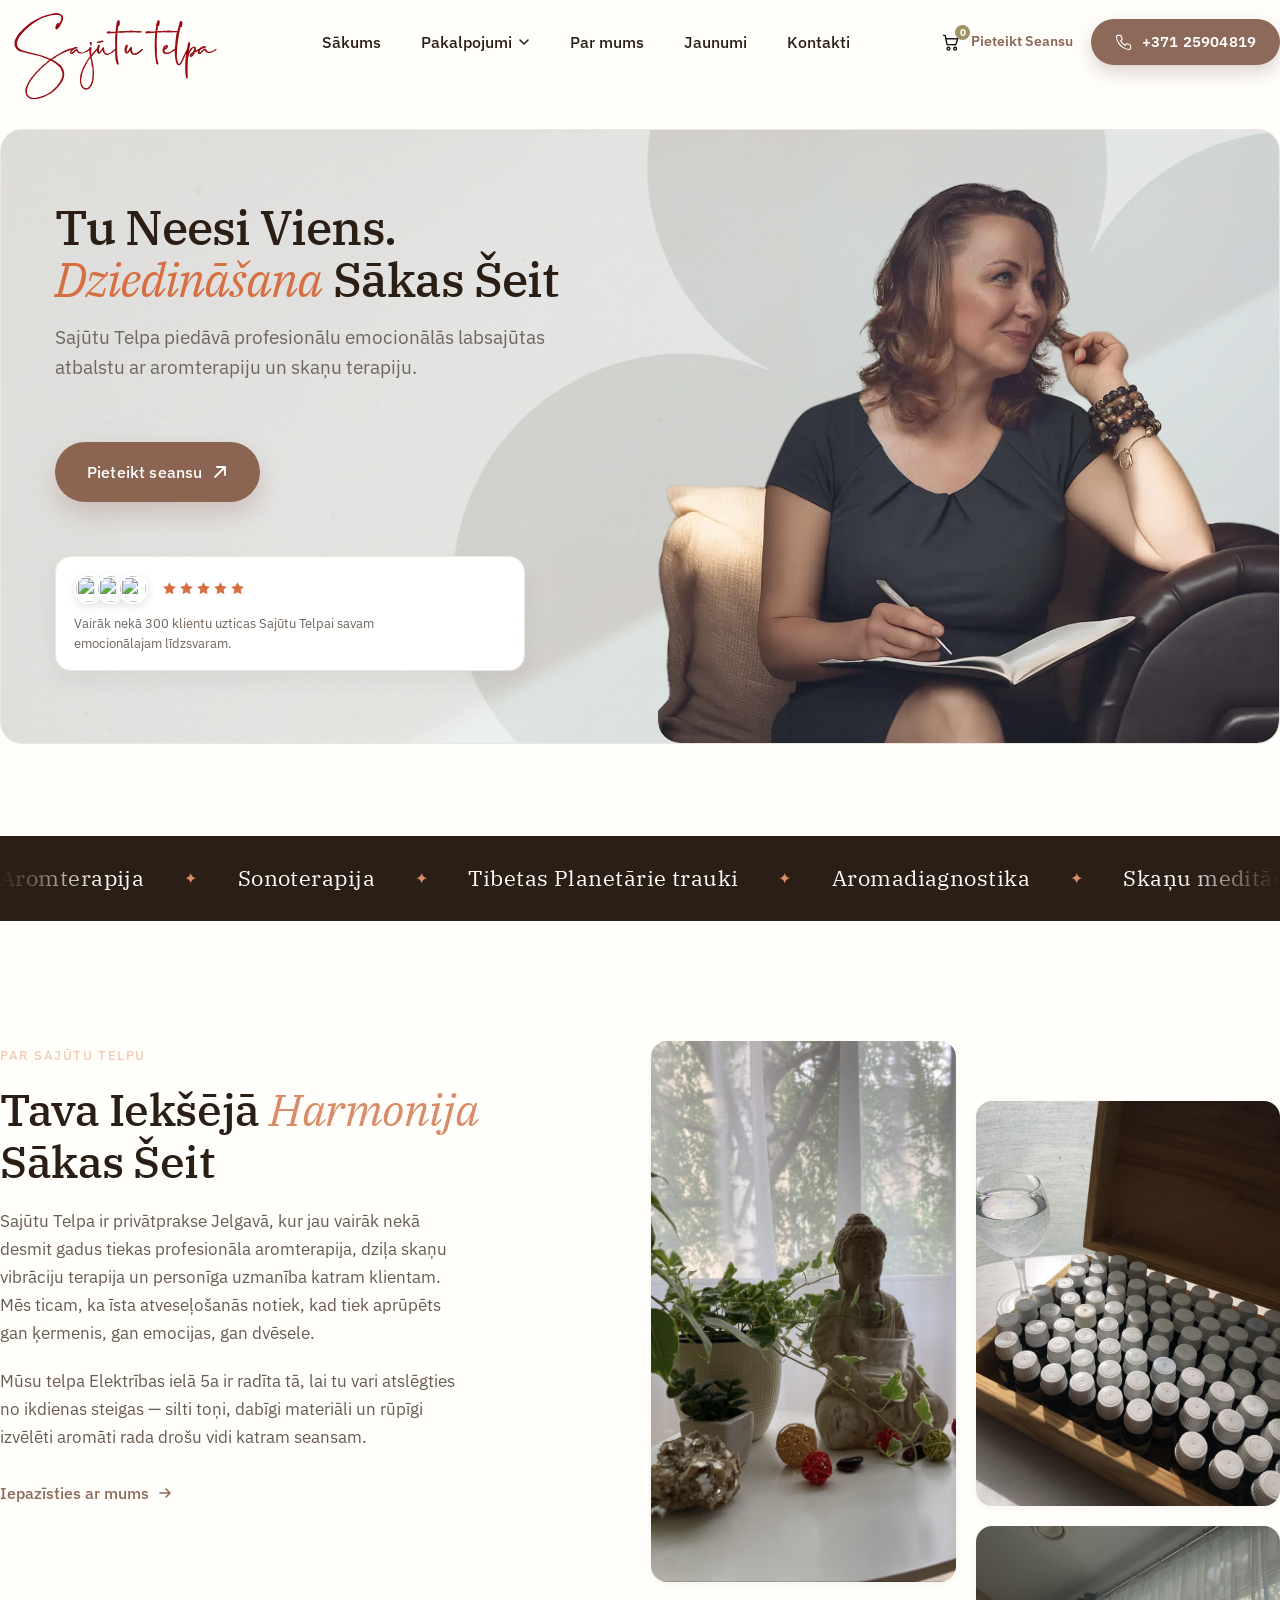
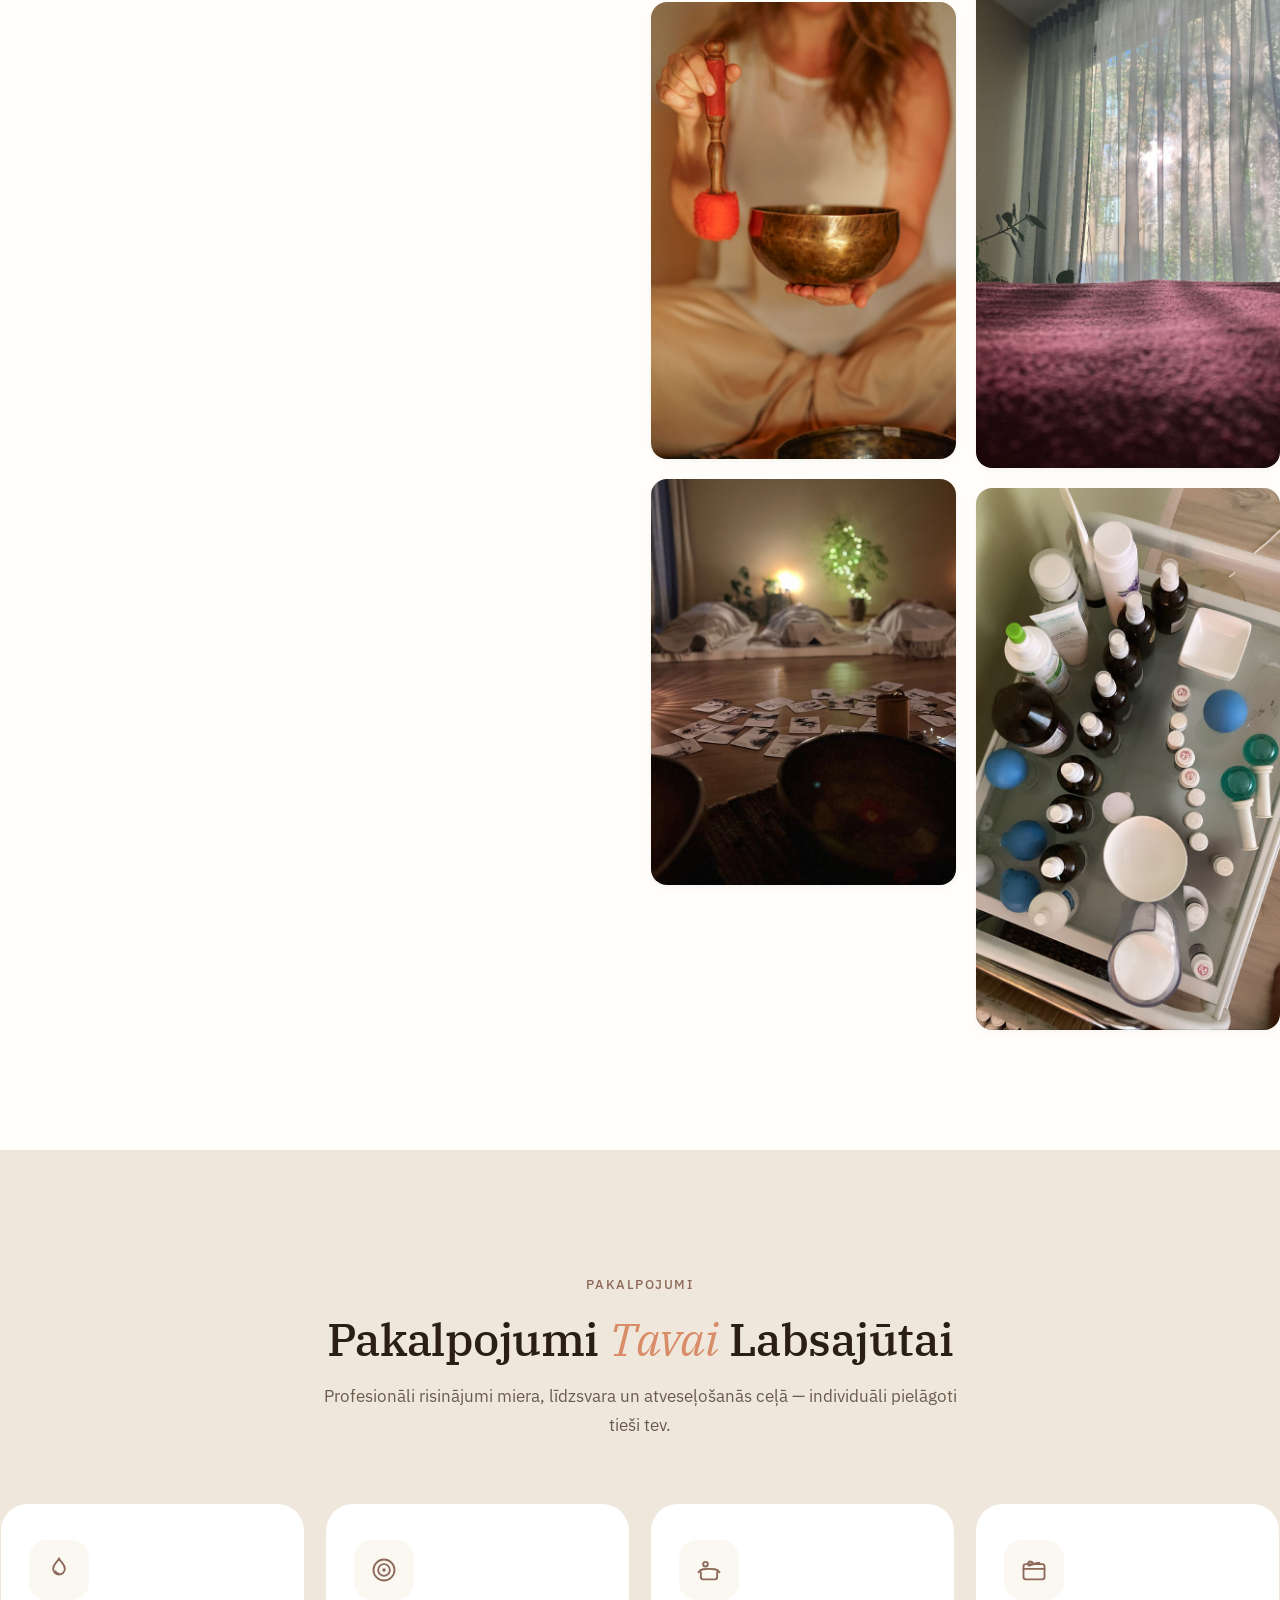
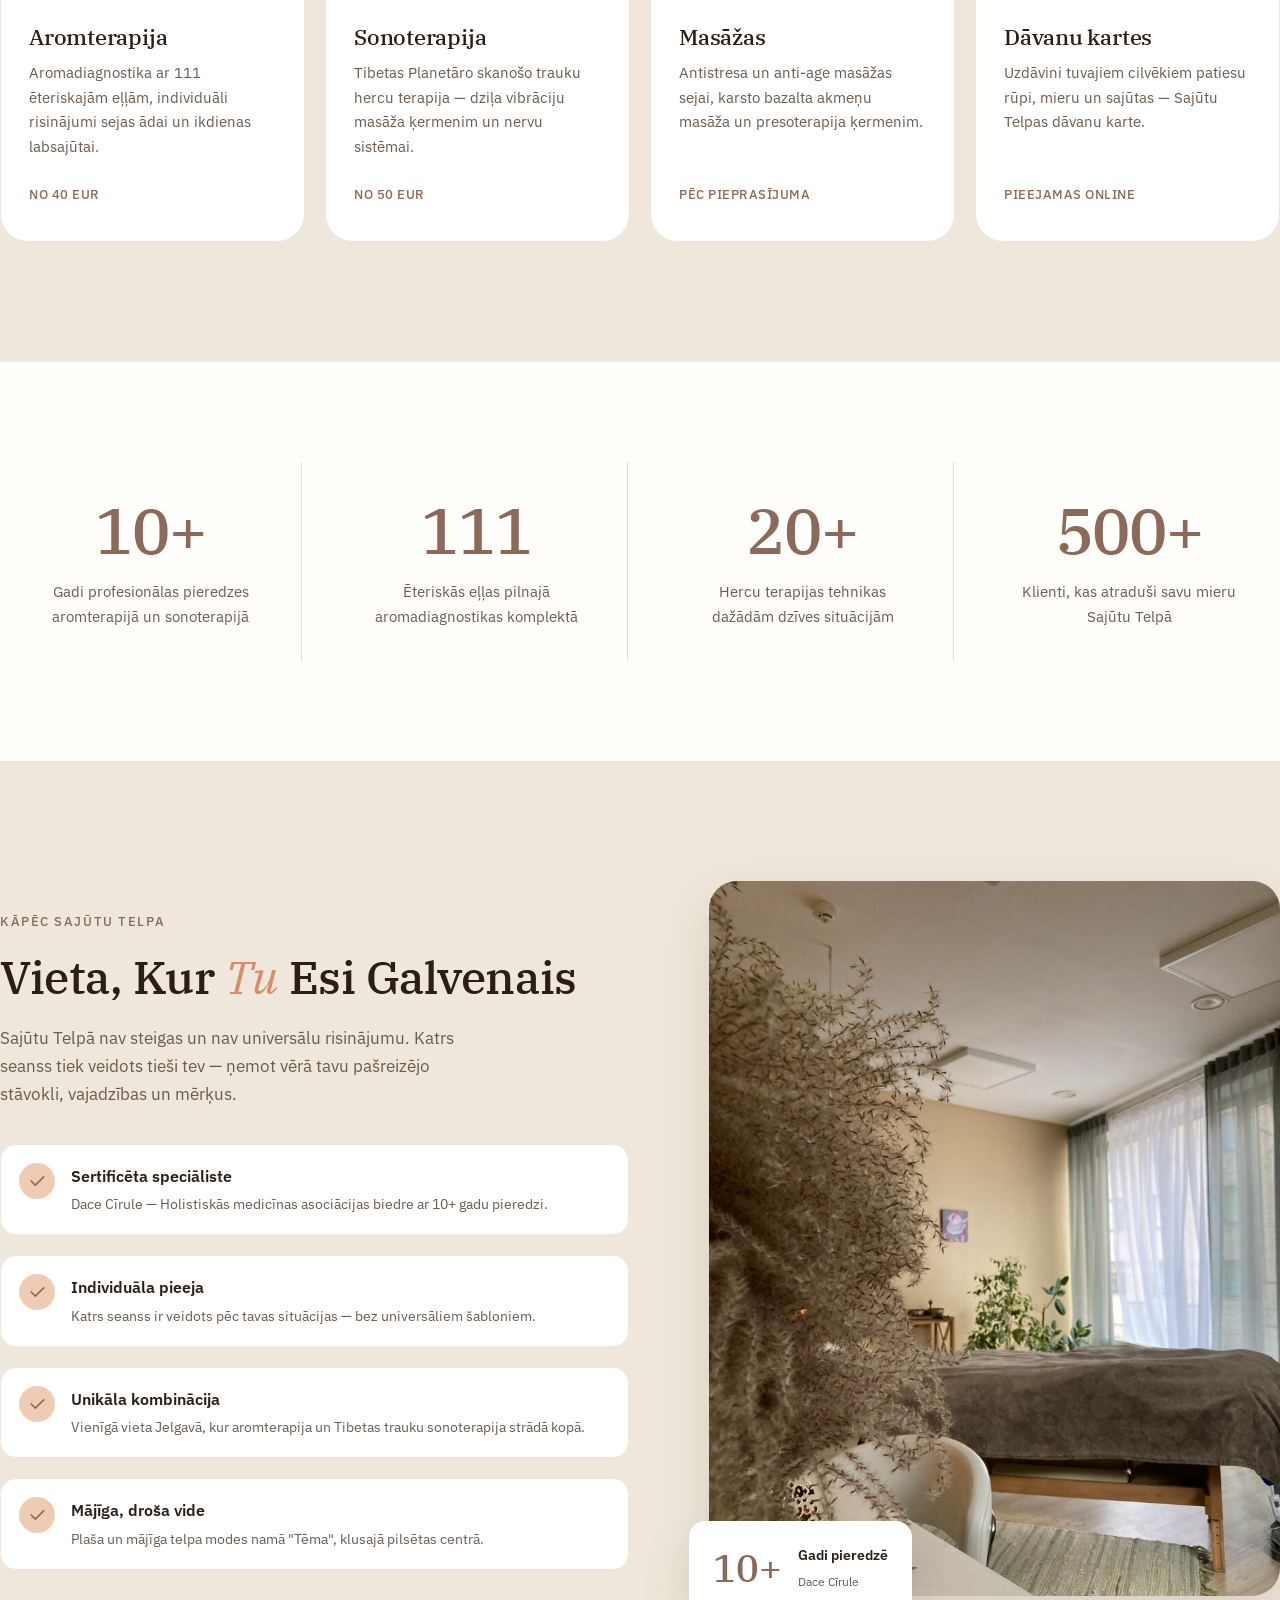
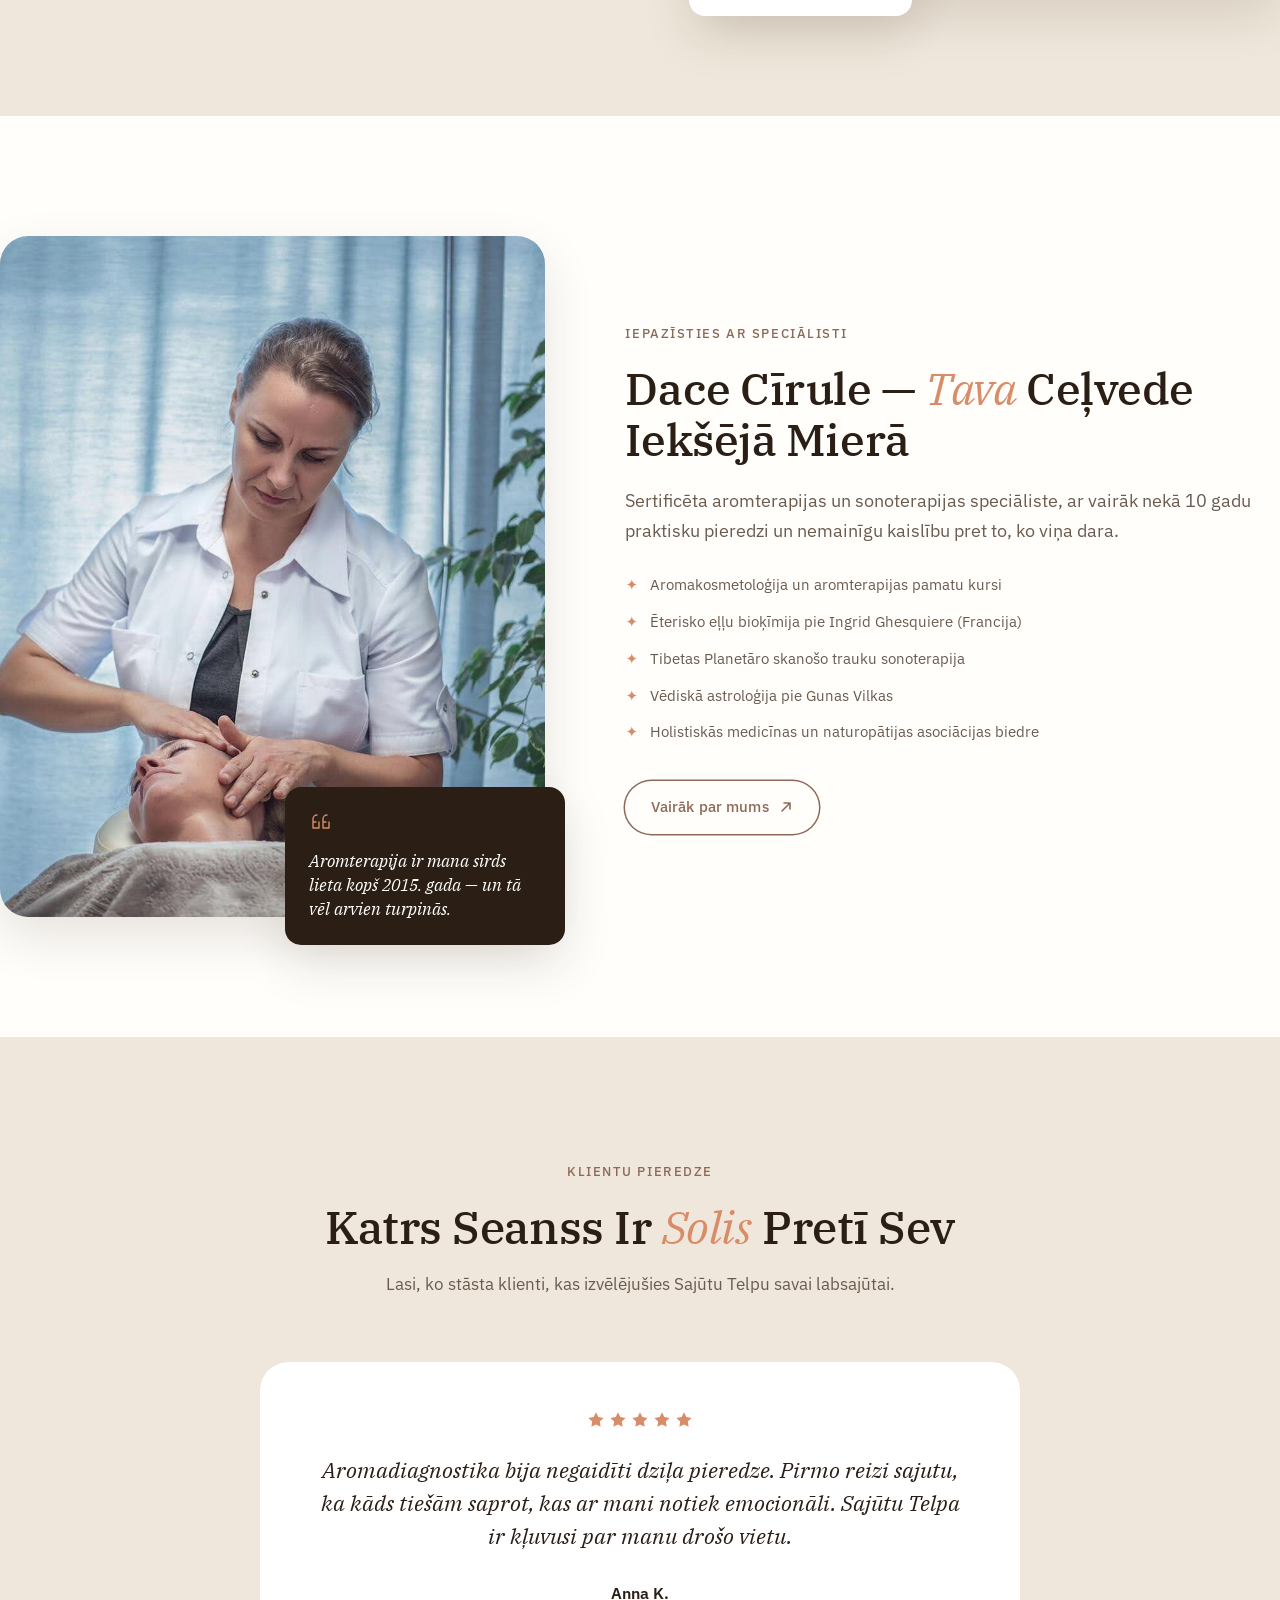
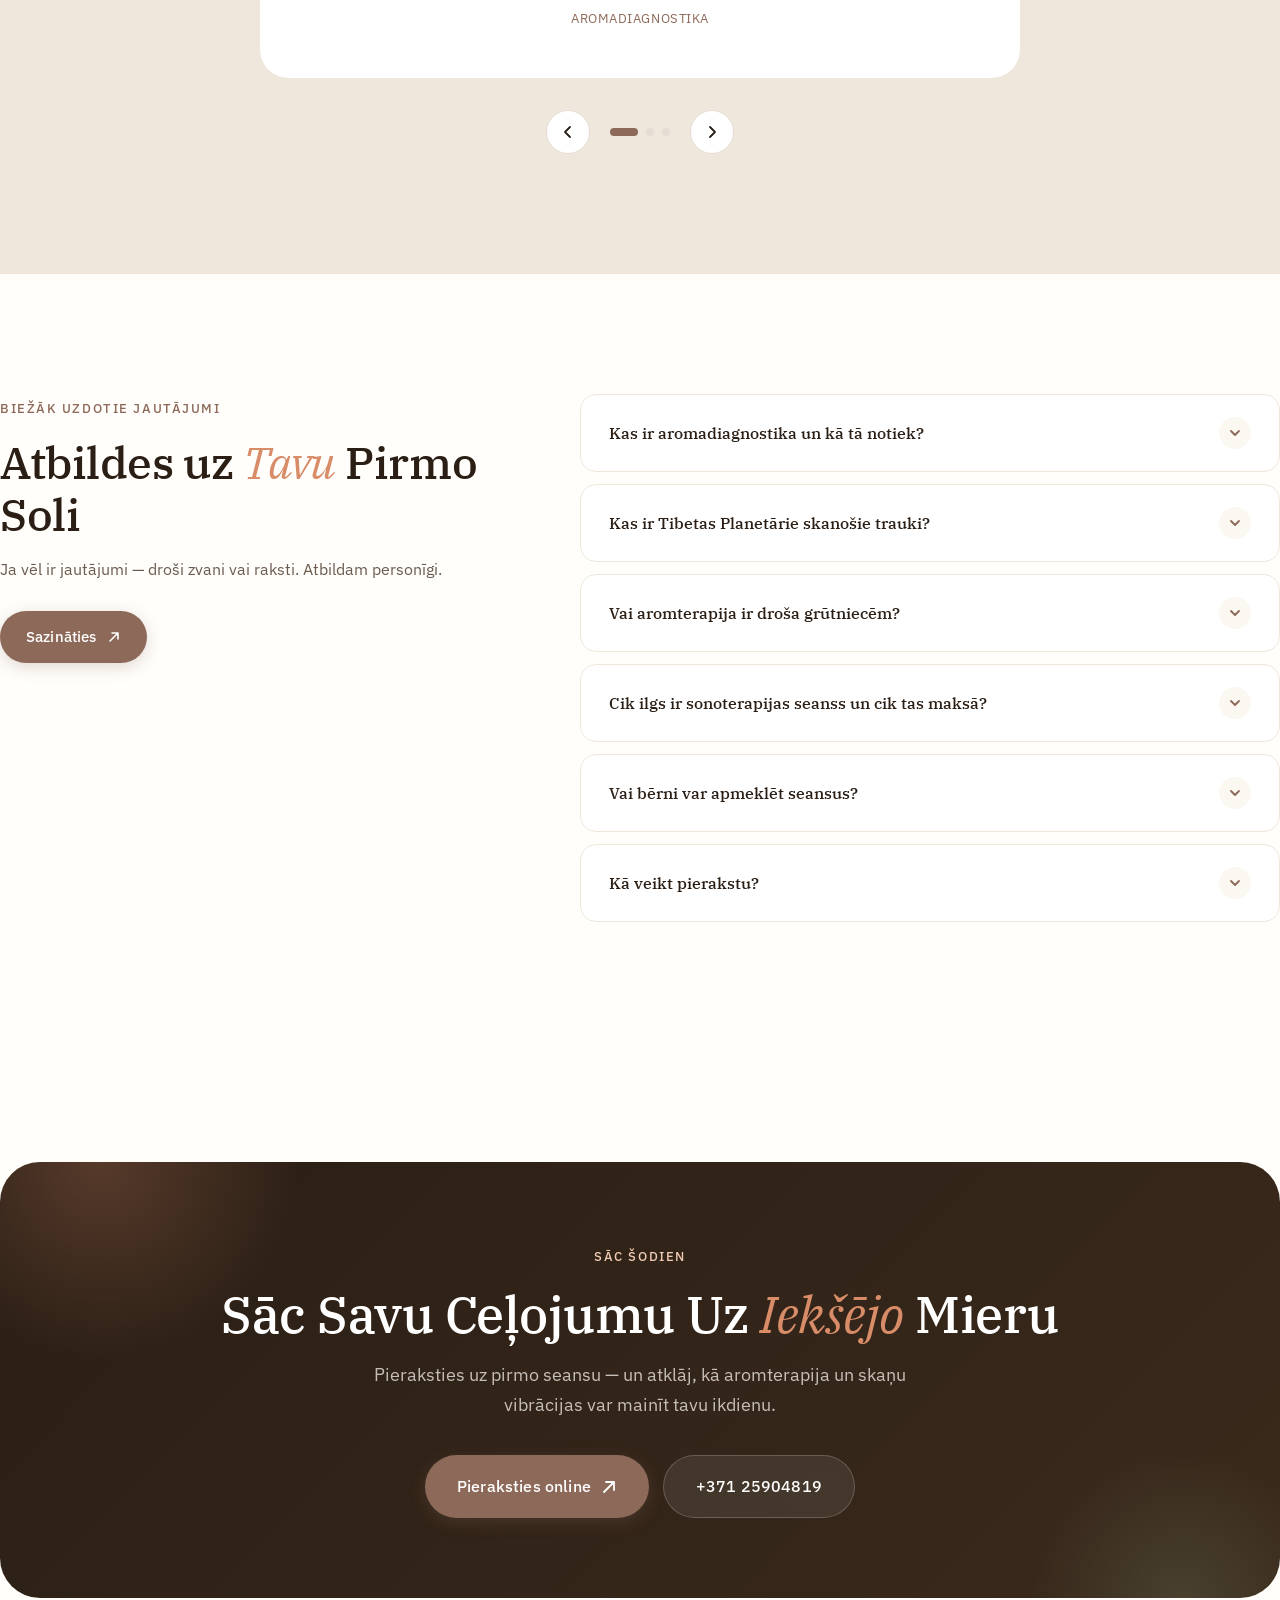
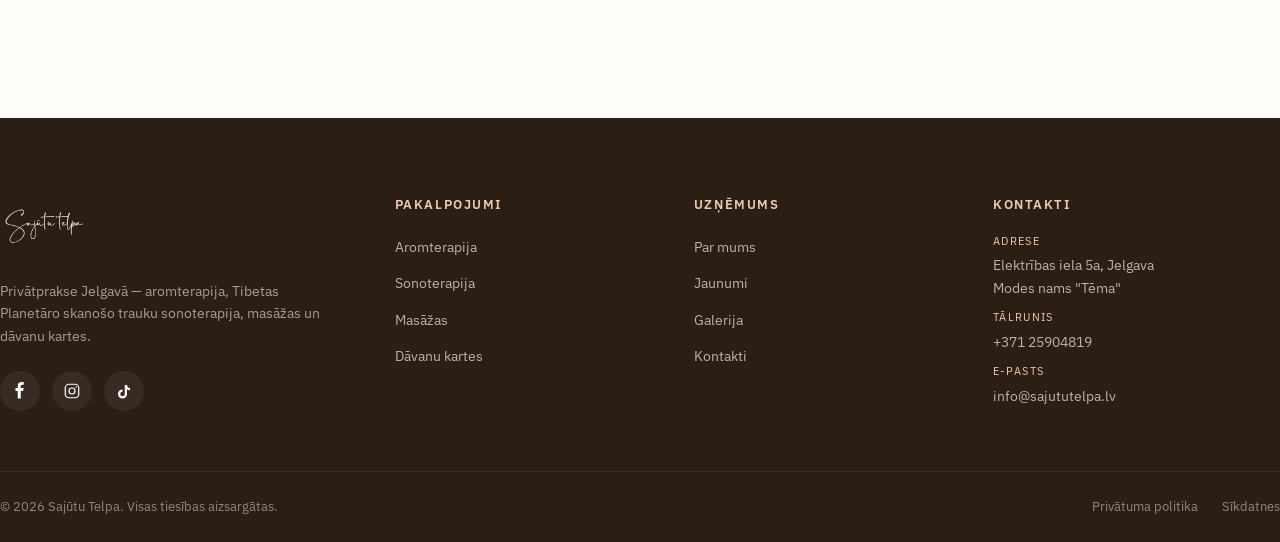
==== commit 3e2e9f5e: "homepage update" ====
--- a/index.html
+++ b/index.html
@@ -368,7 +368,7 @@
 
         <div class="why-visual reveal" data-reveal="fade">
           <div class="why-image">
-            <img src="https://images.unsplash.com/photo-1540555700478-4be289fbecef?auto=format&fit=crop&w=700&q=80" alt="Profesionāla terapeita roku tehnika relaksējošā masāžā" loading="lazy" />
+            <img src="assets/gallery/Sajūtu telpa Jelgava.jpeg" alt="Sajūtu Telpa Jelgavā — mājīga telpa seansiem un relaksācijai" loading="lazy" width="840" height="1120" />
           </div>
           <div class="why-badge">
             <div class="why-badge-num">10+</div>
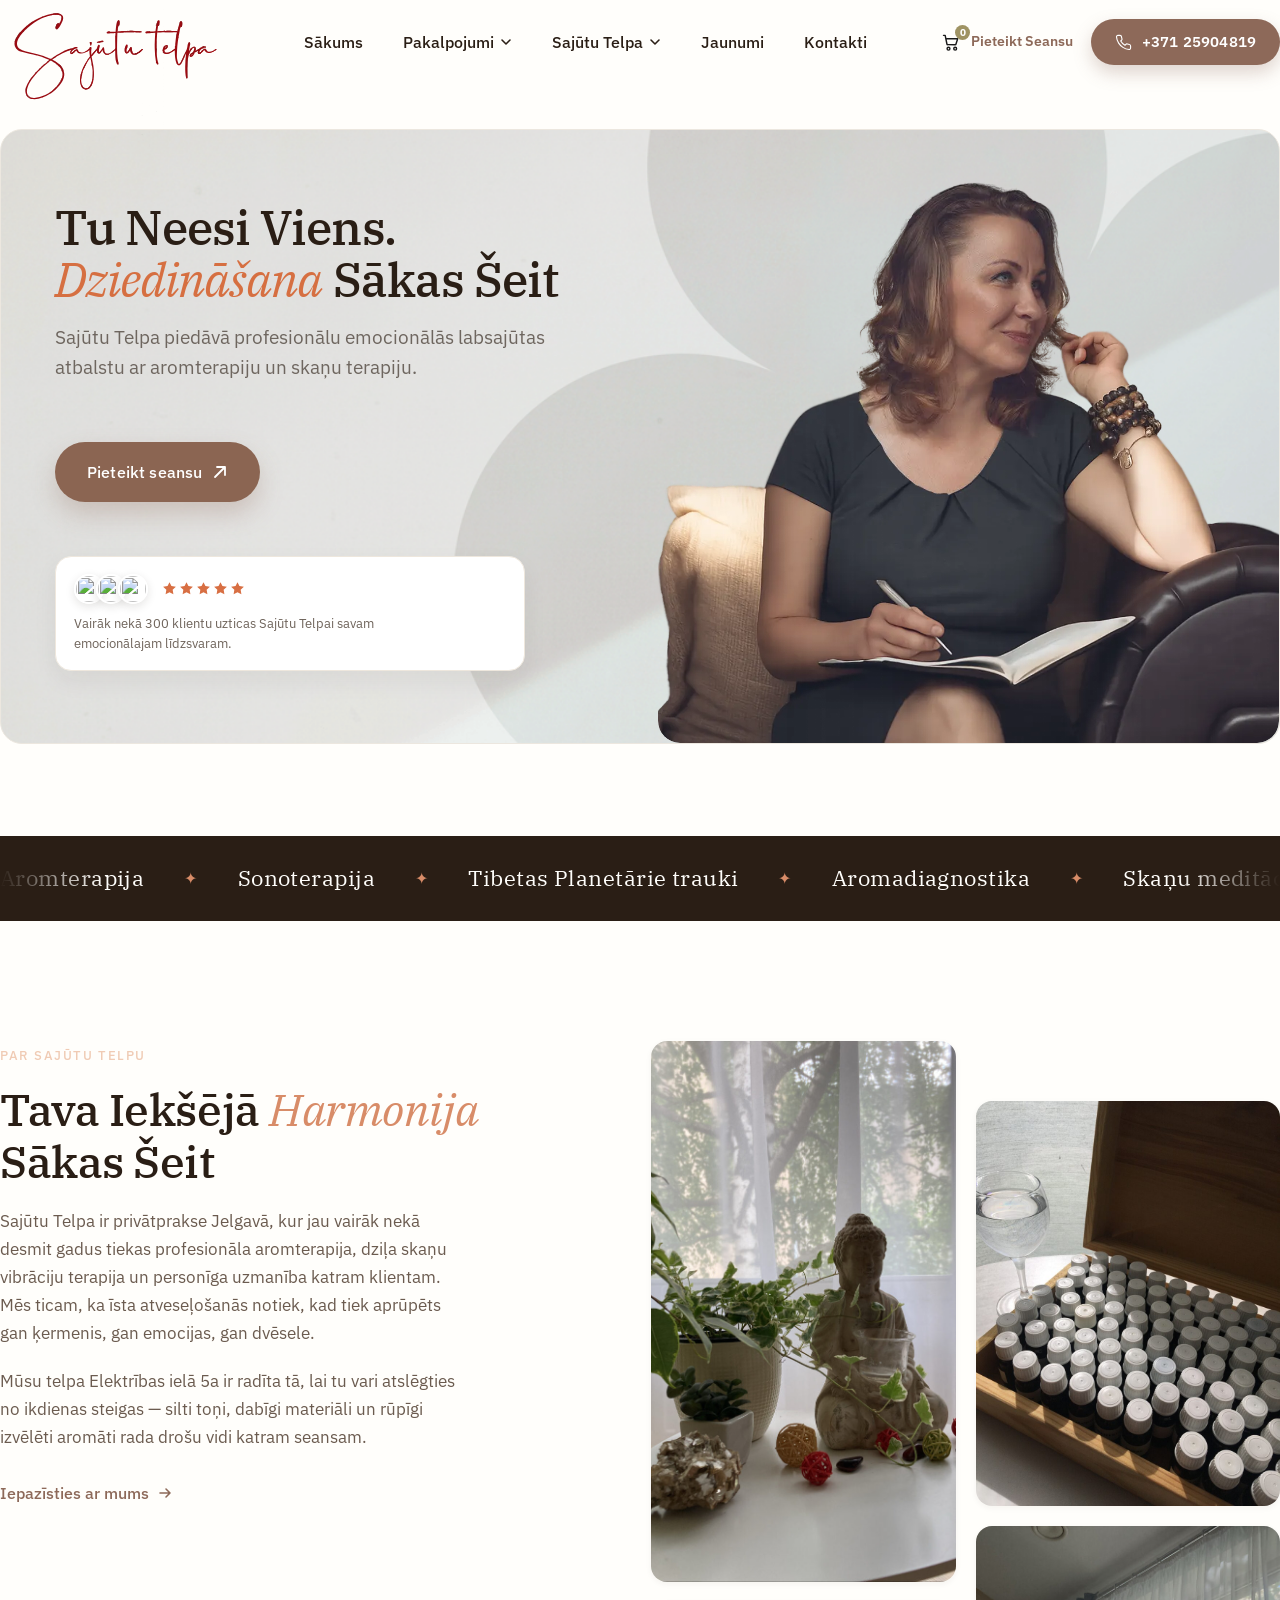
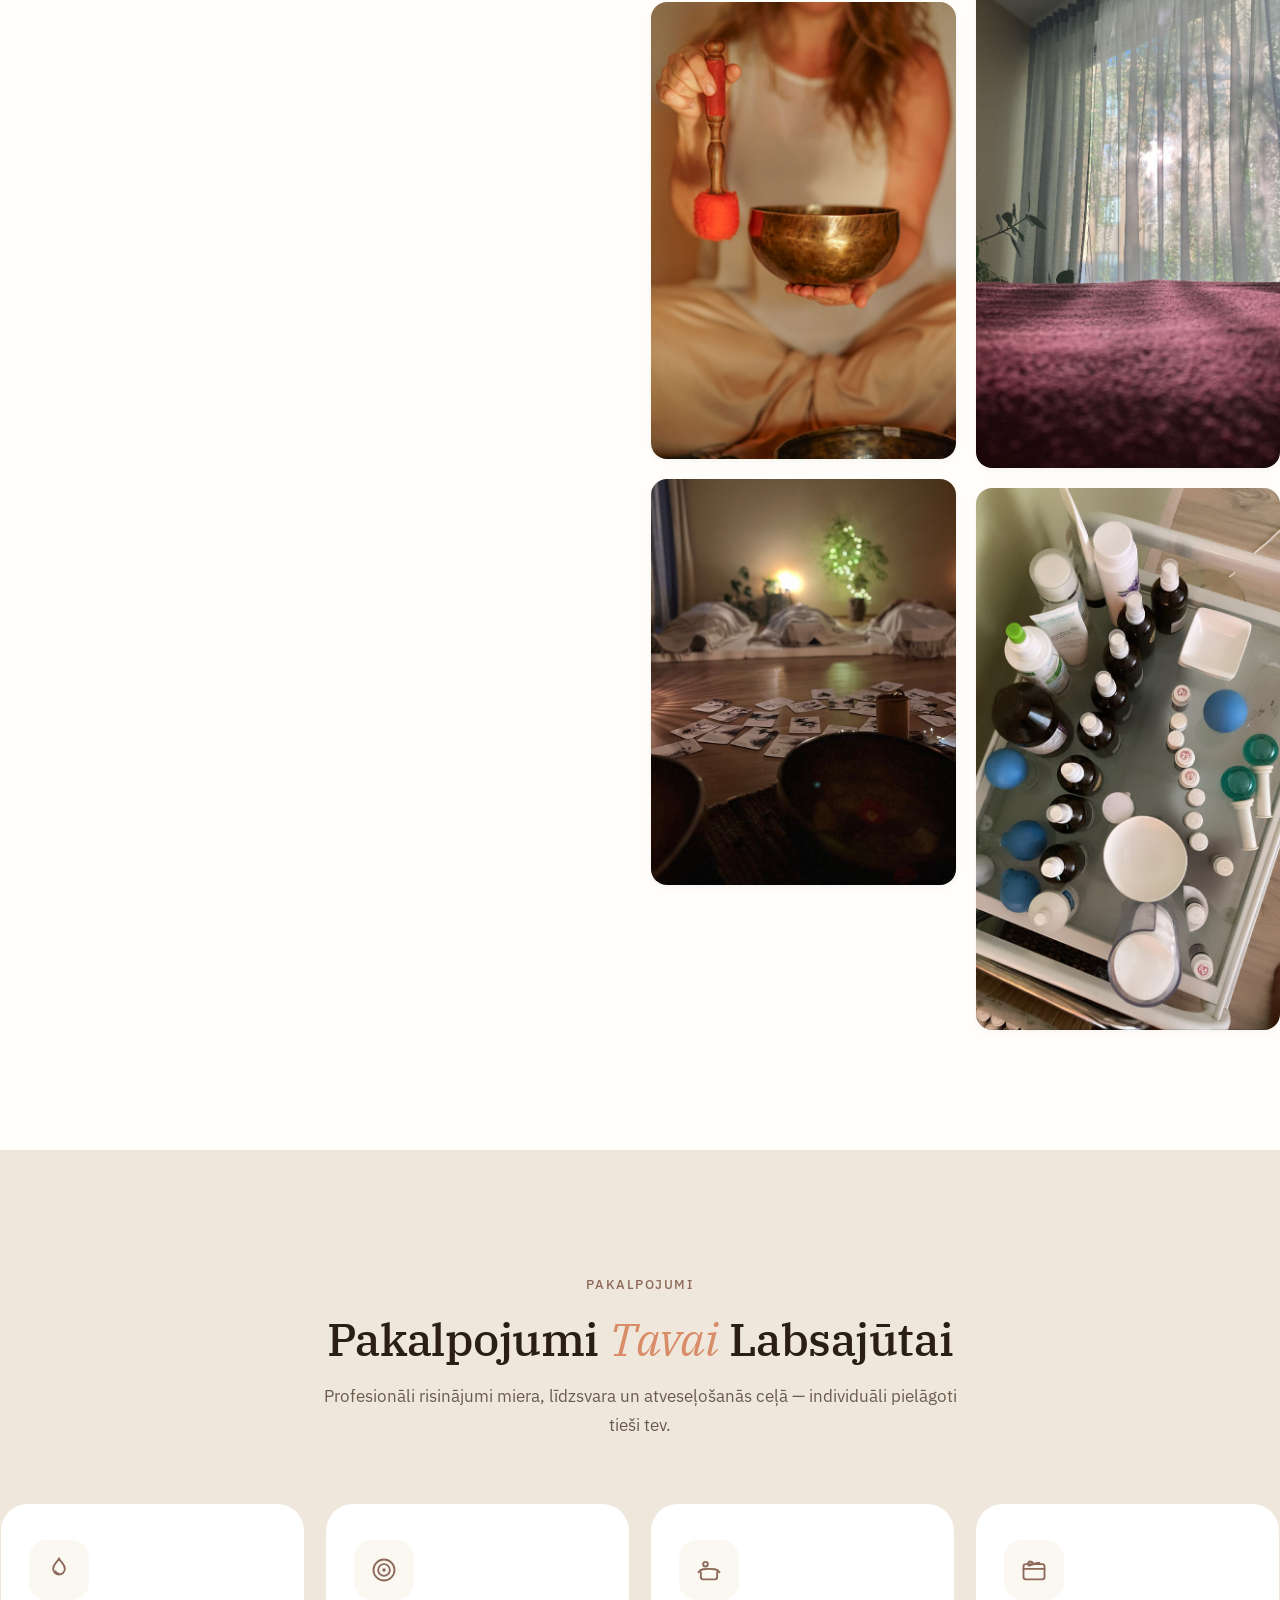
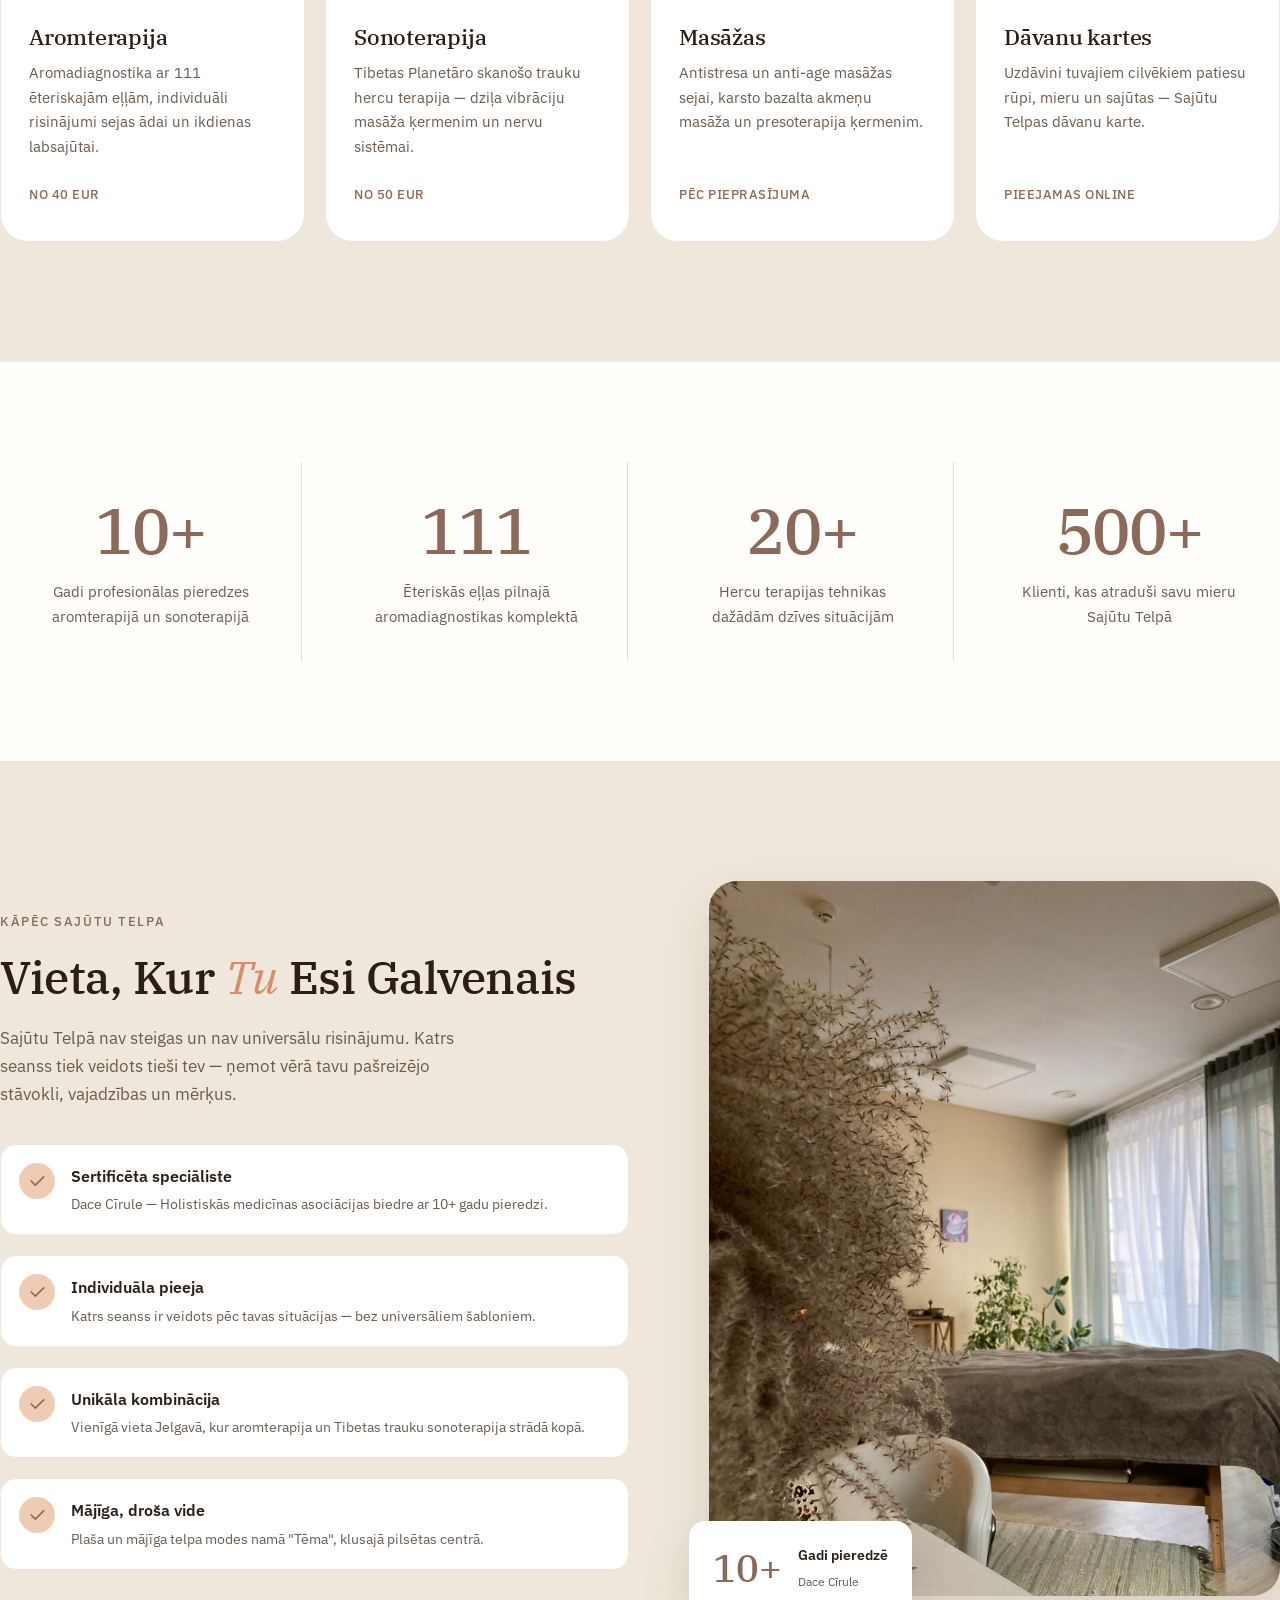
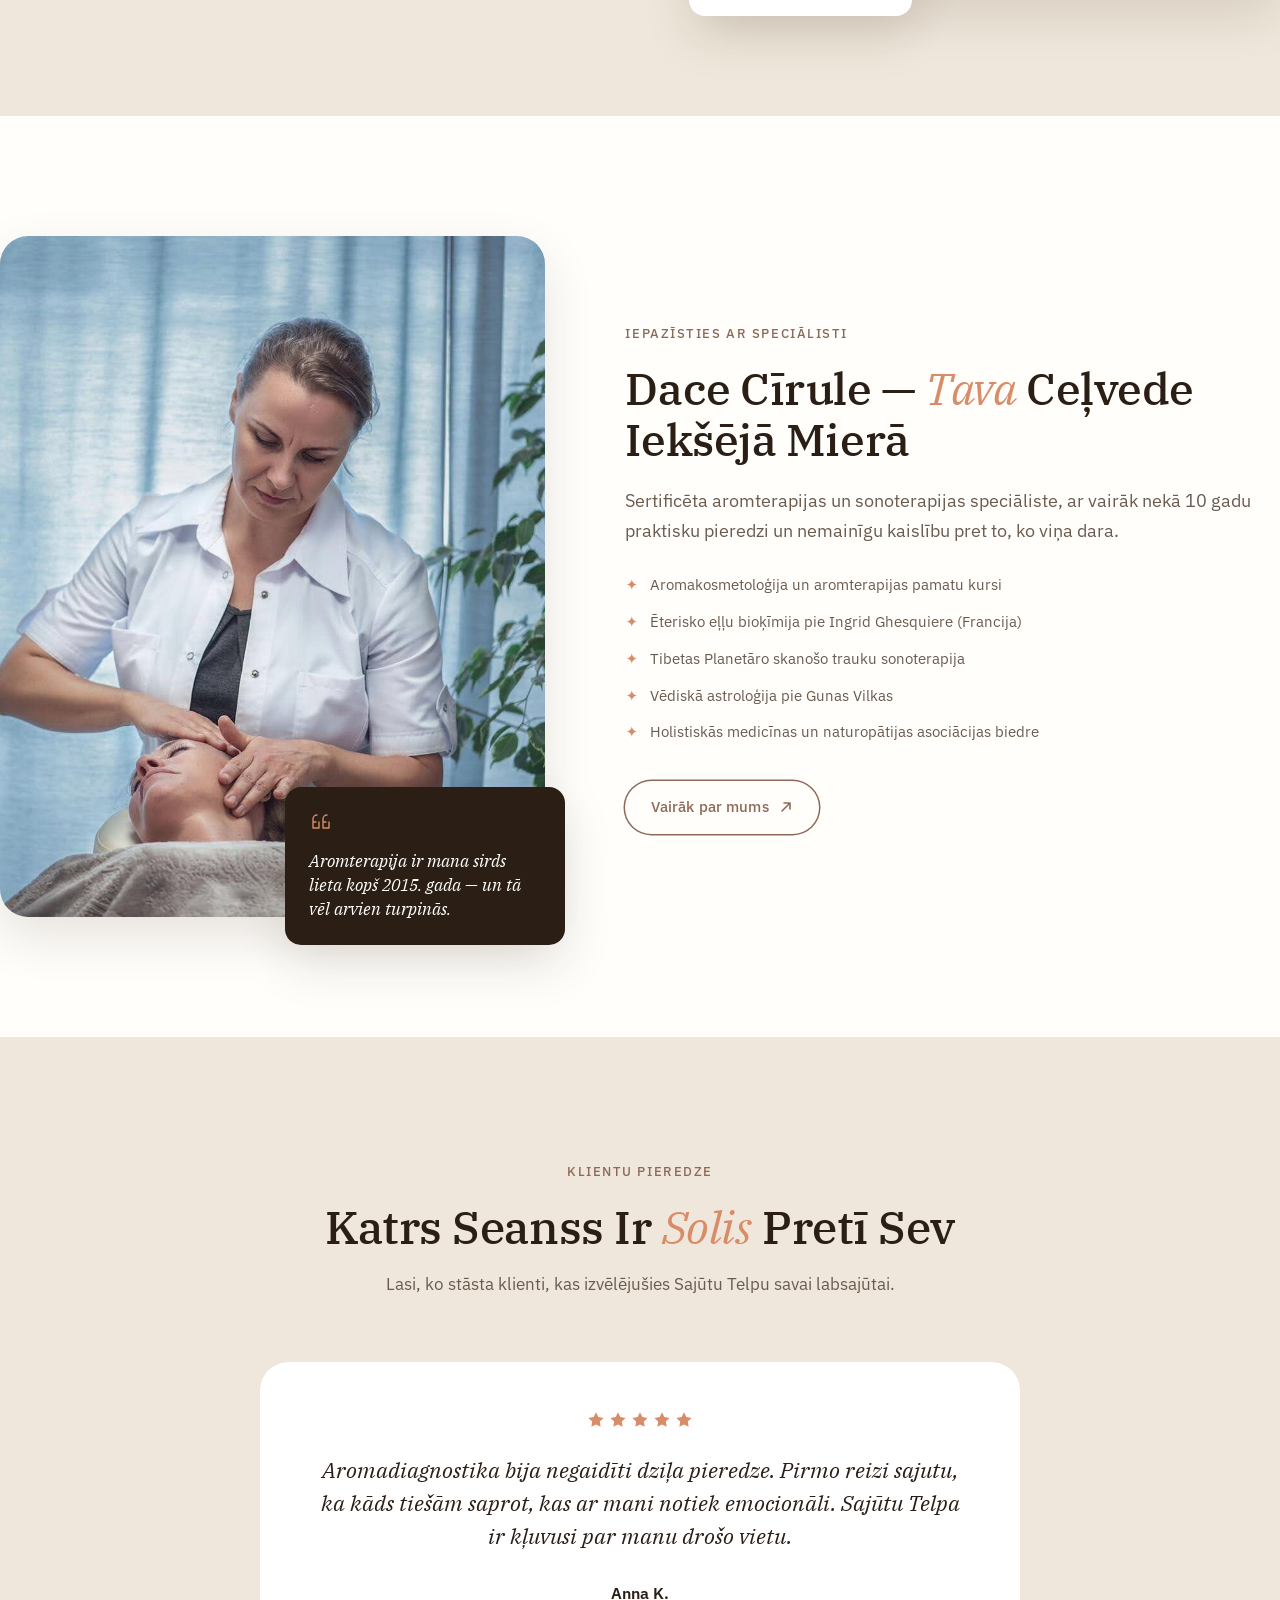
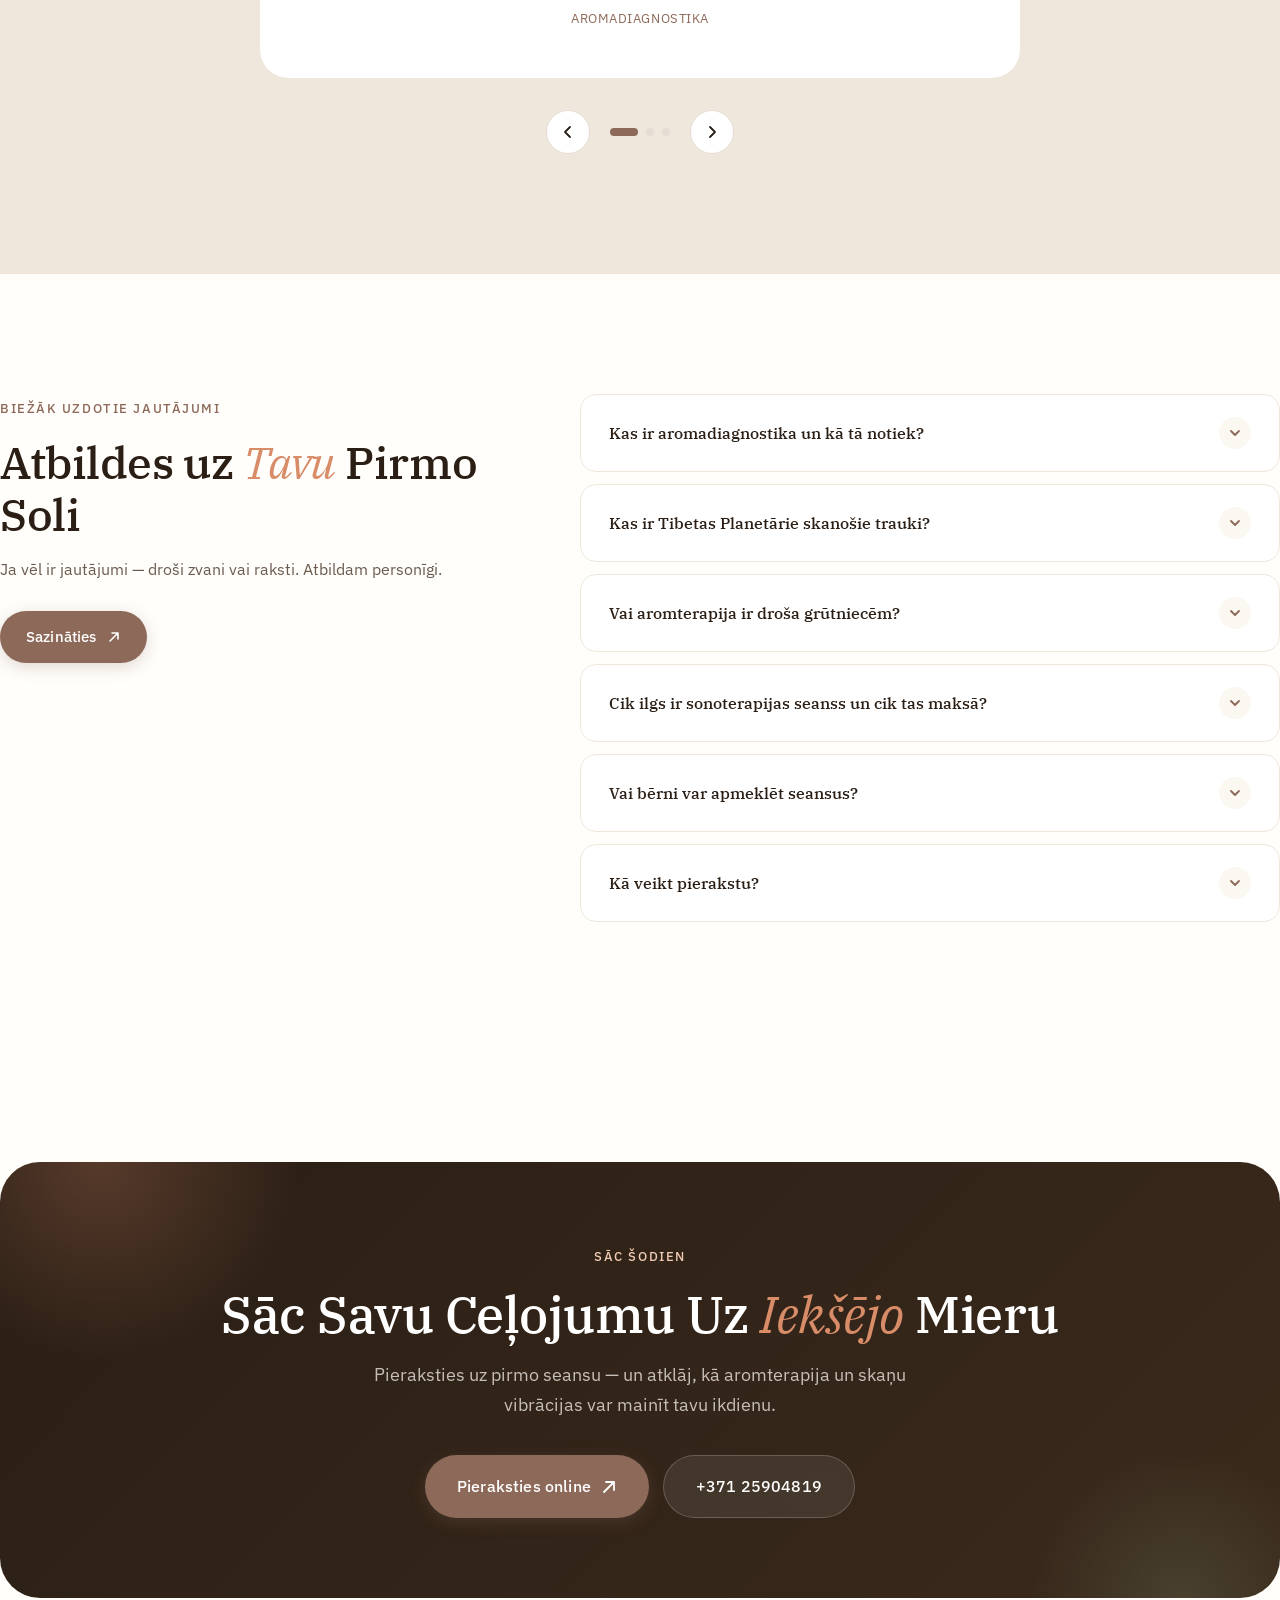
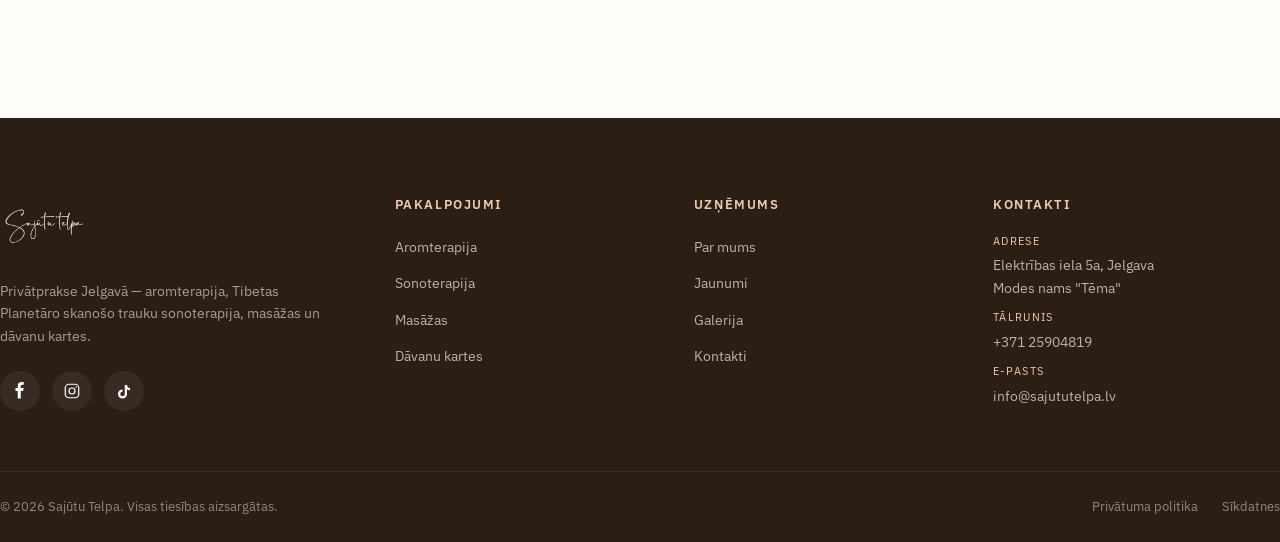
==== commit c0700873: "galery update" ====
--- a/index.html
+++ b/index.html
@@ -49,7 +49,16 @@
               </a>
             </div>
           </li>
-          <li><a href="par-mums.html">Par mums</a></li>
+          <li class="has-dropdown">
+            <button type="button" class="nav-trigger" aria-expanded="false" aria-haspopup="true">
+              Sajūtu Telpa
+              <svg width="12" height="12" viewBox="0 0 12 12" aria-hidden="true"><path d="M2 4l4 4 4-4" fill="none" stroke="currentColor" stroke-width="1.6" stroke-linecap="round" stroke-linejoin="round"/></svg>
+            </button>
+            <div class="dropdown" role="menu">
+              <a href="par-mums.html" role="menuitem"><strong>Par mums</strong><span>Dace Cīrule un mūsu stāsts</span></a>
+              <a href="galerija.html" role="menuitem"><strong>Galerija</strong><span>Telpa, procedūras, atmosfēra</span></a>
+            </div>
+          </li>
           <li><a href="jaunumi.html">Jaunumi</a></li>
           <li><a href="kontakti.html">Kontakti</a></li>
         </ul>
--- a/css/styles.css
+++ b/css/styles.css
@@ -1981,3 +1981,147 @@
   .social-links { grid-template-columns: 1fr; }
   .contact-grid-section, .social-section { padding: 56px 0; }
 }
+
+/* ---------- Gallery Page ---------- */
+.gallery-section {
+  padding: 64px 0 96px;
+  background: #fffefb;
+}
+.gallery-filters {
+  display: flex;
+  flex-wrap: wrap;
+  gap: 10px;
+  justify-content: center;
+  margin: 0 0 48px;
+}
+.gallery-filter {
+  font-family: inherit;
+  font-size: 14px;
+  font-weight: 500;
+  color: var(--text);
+  background: #fff;
+  border: 1px solid var(--border);
+  border-radius: 999px;
+  padding: 9px 18px;
+  cursor: pointer;
+  transition: all .2s ease;
+}
+.gallery-filter:hover { border-color: var(--primary); color: var(--primary); }
+.gallery-filter.active {
+  background: var(--primary);
+  border-color: var(--primary);
+  color: #fff;
+}
+.gallery-masonry {
+  column-count: 3;
+  column-gap: 20px;
+}
+.gallery-item {
+  break-inside: avoid;
+  margin: 0 0 20px;
+  display: block;
+  border-radius: 18px;
+  overflow: hidden;
+  background: #f3ece2;
+  box-shadow: 0 4px 18px rgba(40, 24, 14, 0.06);
+  position: relative;
+  cursor: zoom-in;
+  transition: transform .35s ease, box-shadow .35s ease;
+}
+.gallery-item:hover {
+  transform: translateY(-4px);
+  box-shadow: 0 14px 32px rgba(40, 24, 14, 0.12);
+}
+.gallery-item img {
+  width: 100%;
+  height: auto;
+  display: block;
+  transition: transform .6s ease;
+}
+.gallery-item:hover img { transform: scale(1.04); }
+.gallery-item figcaption {
+  position: absolute;
+  inset: auto 0 0 0;
+  padding: 18px 16px 14px;
+  background: linear-gradient(to top, rgba(40, 24, 14, 0.78), rgba(40, 24, 14, 0));
+  color: #F4ECDF;
+  font-family: 'IBM Plex Serif', serif;
+  font-size: 0.95rem;
+  opacity: 0;
+  transform: translateY(10px);
+  transition: opacity .3s ease, transform .3s ease;
+}
+.gallery-item:hover figcaption { opacity: 1; transform: translateY(0); }
+
+@media (max-width: 1100px) {
+  .gallery-masonry { column-count: 2; }
+}
+@media (max-width: 600px) {
+  .gallery-masonry { column-count: 1; column-gap: 16px; }
+  .gallery-item { margin-bottom: 16px; }
+}
+
+/* Lightbox */
+.lightbox {
+  position: fixed;
+  inset: 0;
+  background: rgba(20, 12, 6, 0.92);
+  display: none;
+  align-items: center;
+  justify-content: center;
+  z-index: 9999;
+  padding: 24px;
+  cursor: zoom-out;
+}
+.lightbox.open { display: flex; }
+.lightbox img {
+  max-width: min(1200px, 96vw);
+  max-height: 92vh;
+  width: auto;
+  height: auto;
+  border-radius: 12px;
+  box-shadow: 0 20px 60px rgba(0,0,0,0.5);
+  cursor: default;
+}
+.lightbox-close {
+  position: absolute;
+  top: 18px;
+  right: 22px;
+  width: 44px;
+  height: 44px;
+  border-radius: 50%;
+  background: rgba(255,255,255,0.1);
+  border: 1px solid rgba(255,255,255,0.25);
+  color: #fff;
+  font-size: 22px;
+  display: flex;
+  align-items: center;
+  justify-content: center;
+  cursor: pointer;
+  transition: background .2s ease;
+}
+.lightbox-close:hover { background: rgba(255,255,255,0.2); }
+.lightbox-nav {
+  position: absolute;
+  top: 50%;
+  transform: translateY(-50%);
+  width: 48px;
+  height: 48px;
+  border-radius: 50%;
+  background: rgba(255,255,255,0.1);
+  border: 1px solid rgba(255,255,255,0.25);
+  color: #fff;
+  display: flex;
+  align-items: center;
+  justify-content: center;
+  cursor: pointer;
+  transition: background .2s ease;
+}
+.lightbox-nav:hover { background: rgba(255,255,255,0.2); }
+.lightbox-prev { left: 22px; }
+.lightbox-next { right: 22px; }
+@media (max-width: 600px) {
+  .lightbox-nav { width: 40px; height: 40px; }
+  .lightbox-prev { left: 10px; }
+  .lightbox-next { right: 10px; }
+}
